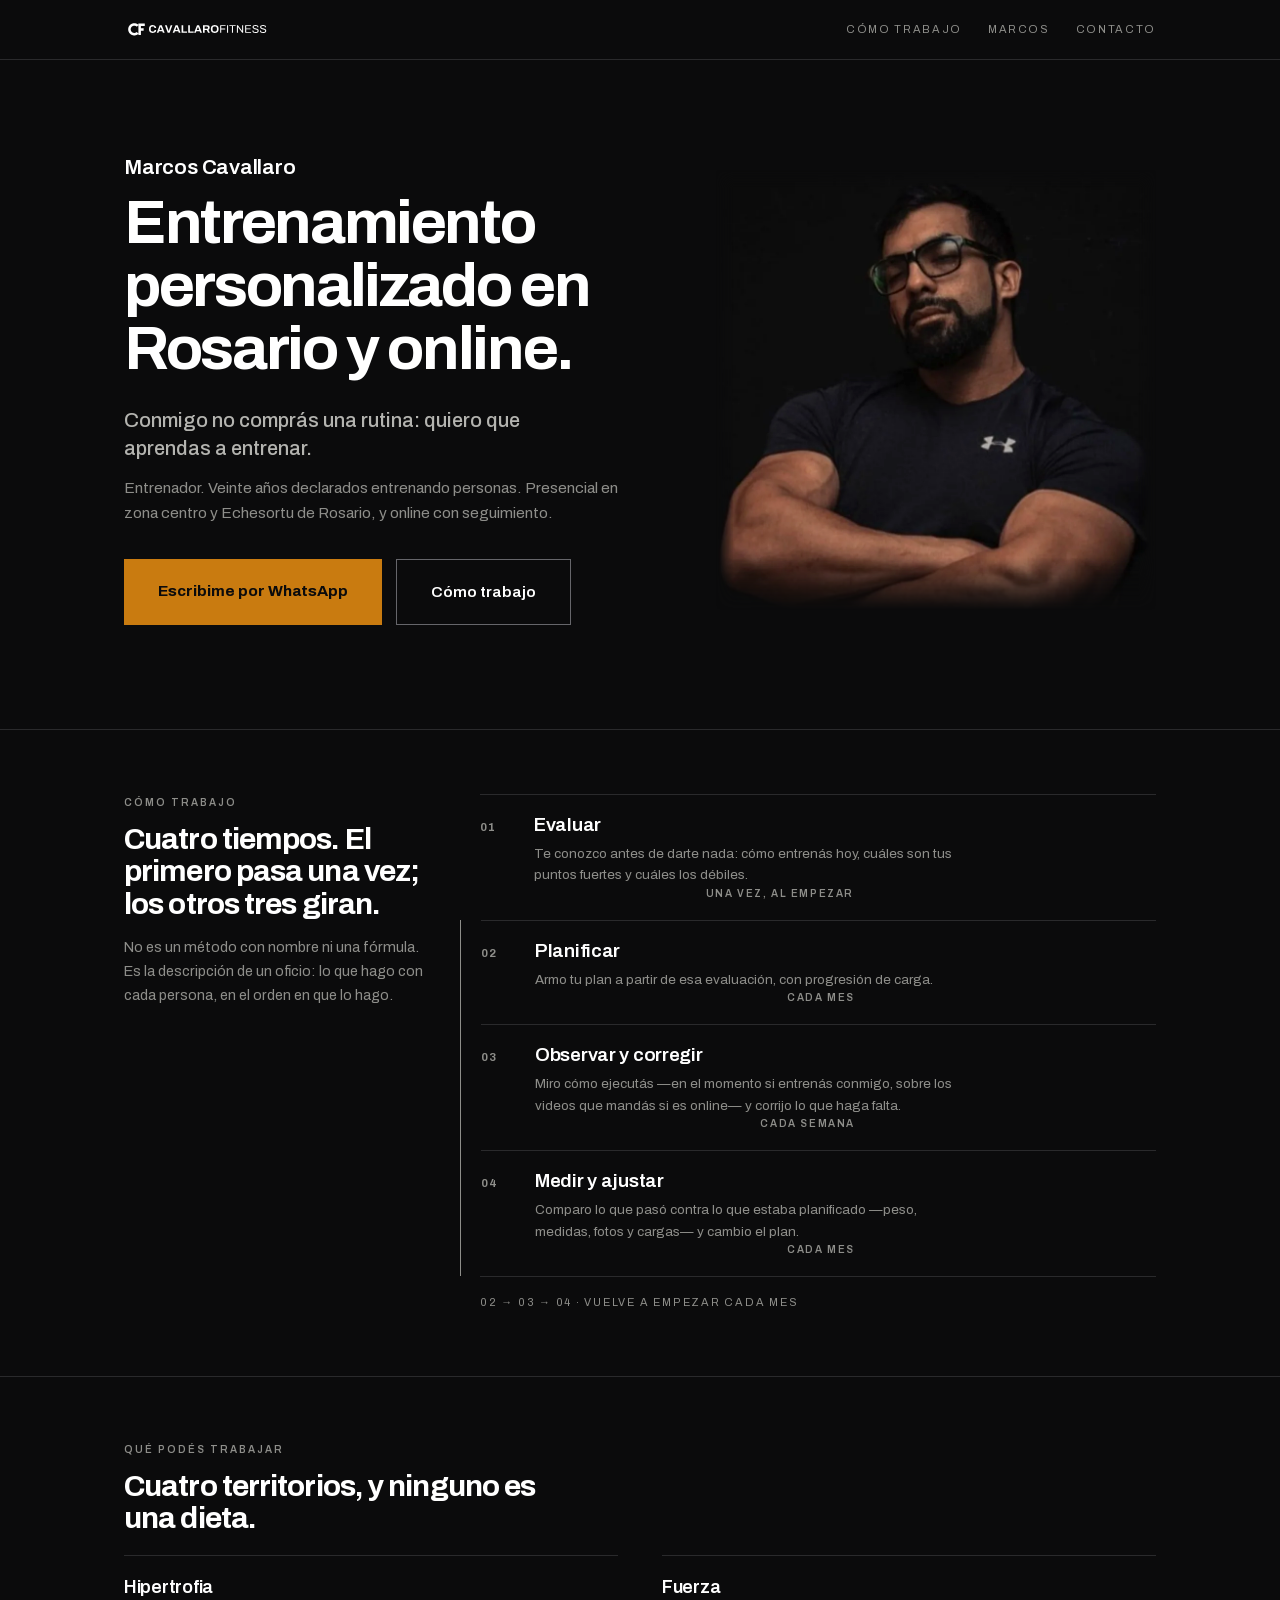
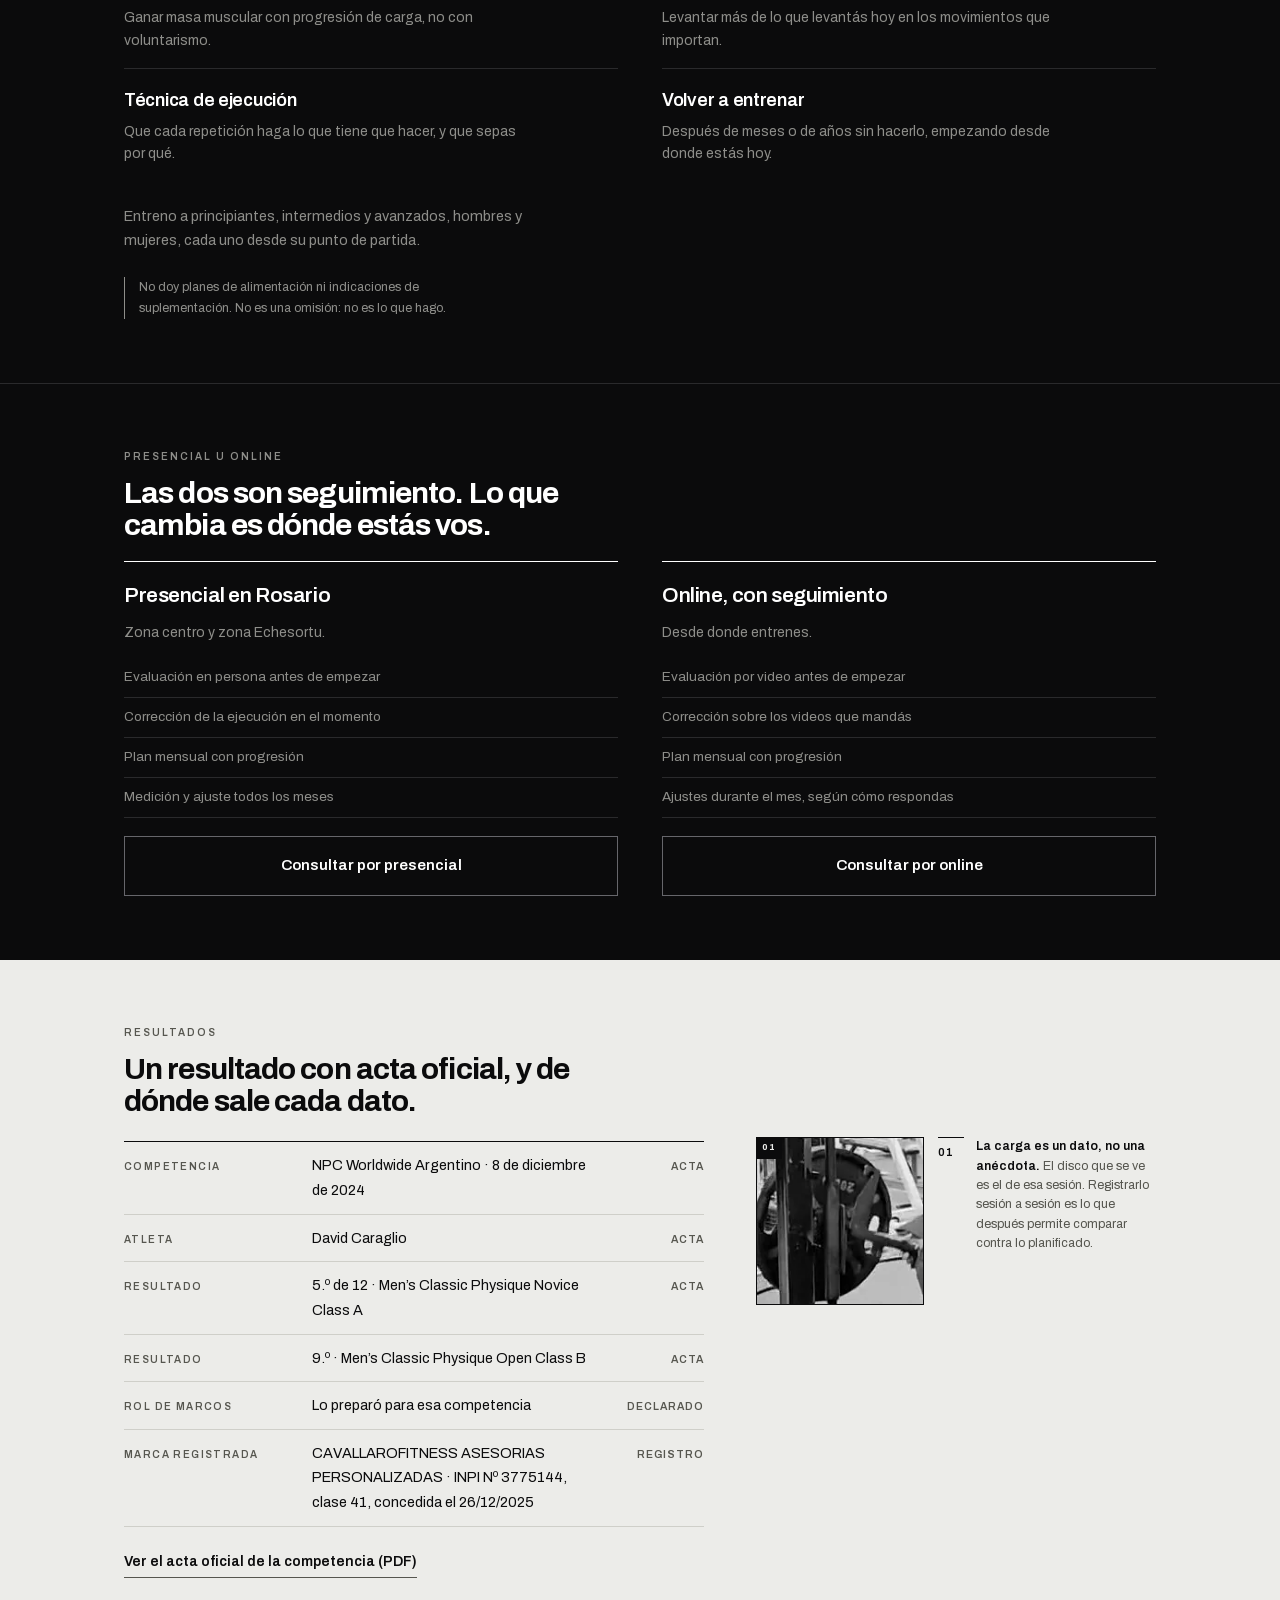
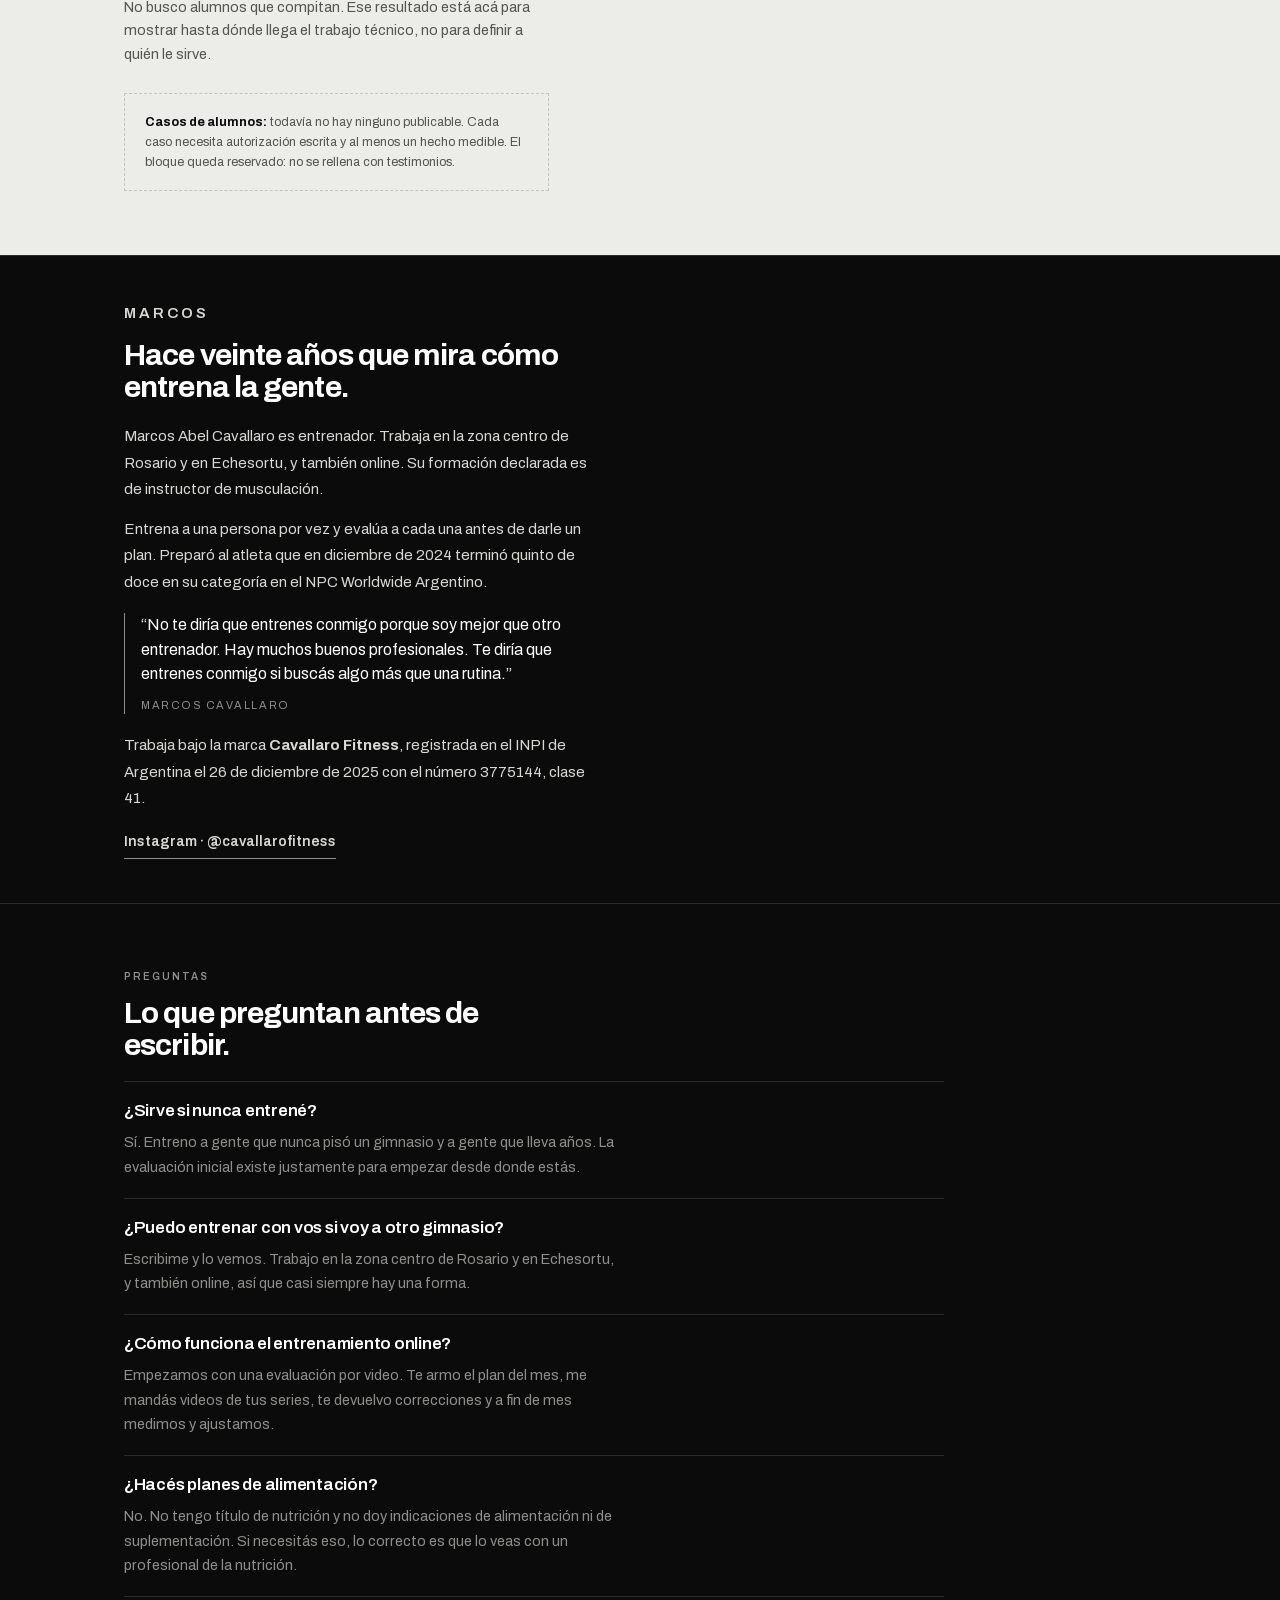
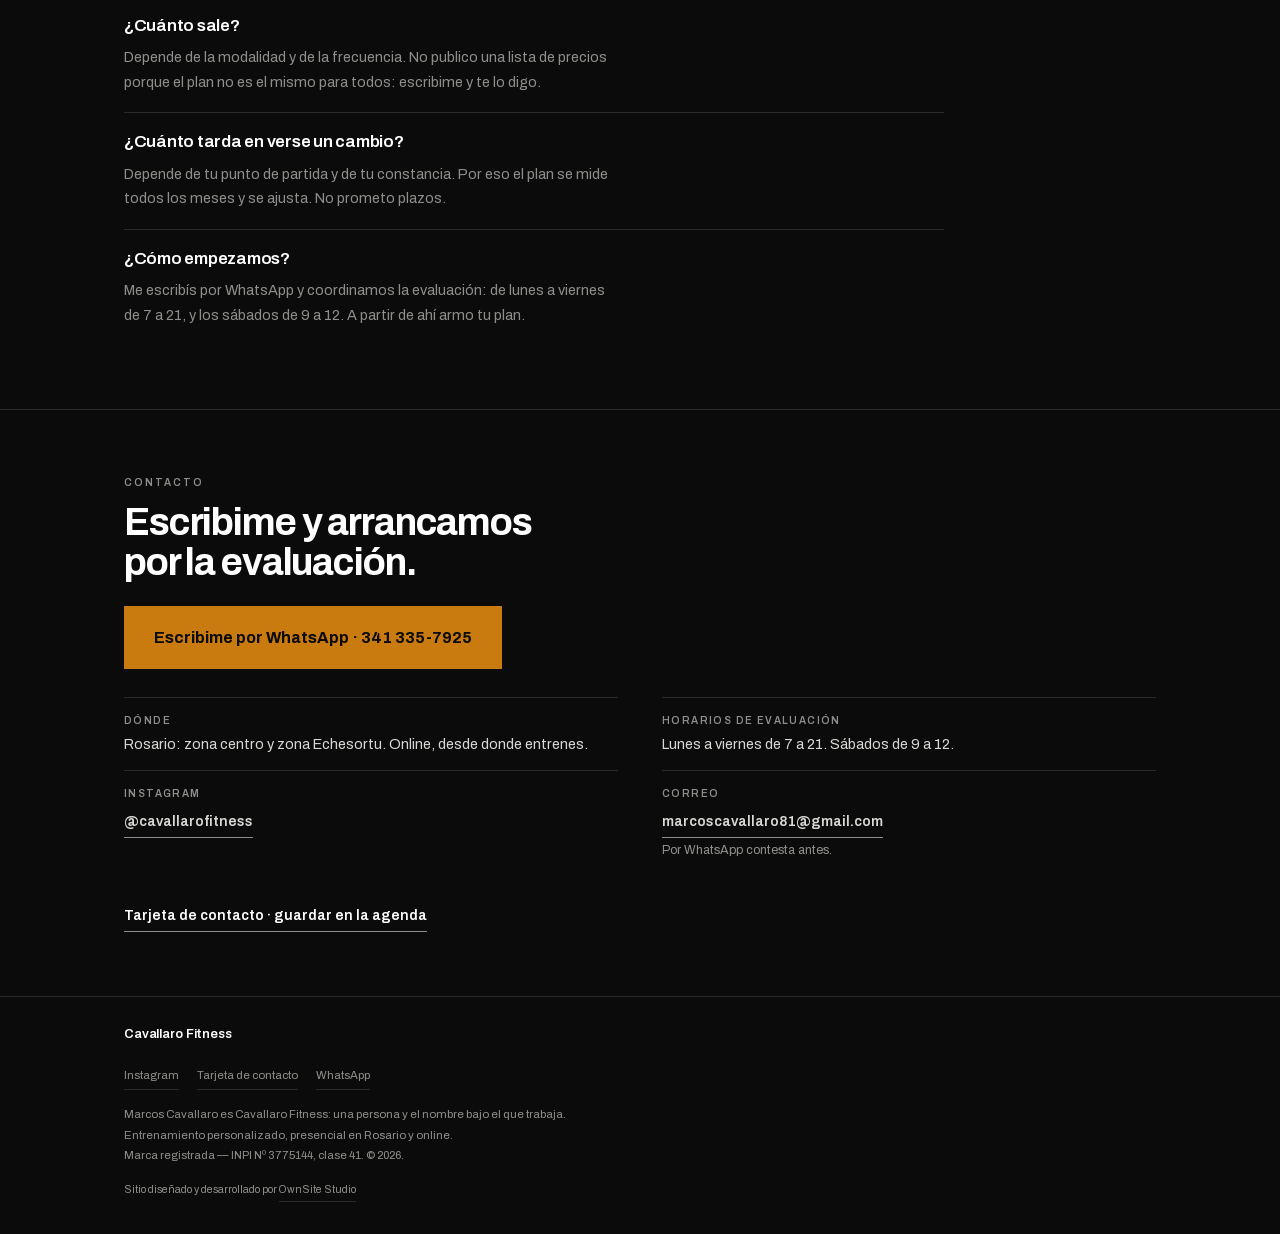
==== index.html @ 2ca3ca8d "Dominio propio marcoscavallaro.com y apertura a indexacion Dominio registrado el 02/09/2026 en datta" ====
<!doctype html>
<html lang="es-AR">
<head>
<meta charset="utf-8">
<meta name="viewport" content="width=device-width, initial-scale=1, viewport-fit=cover">


<title>Marcos Cavallaro — Entrenador en Rosario y online</title>
<meta name="description" content="Marcos Cavallaro, entrenador. Entrenamiento personalizado con evaluación, plan mensual, corrección de la ejecución y ajuste: presencial en Rosario (centro y Echesortu) y online.">
<link rel="canonical" href="https://marcoscavallaro.com/">

<meta property="og:type" content="website">
<meta property="og:locale" content="es_AR">
<meta property="og:site_name" content="Cavallaro Fitness">
<meta property="og:title" content="Marcos Cavallaro — Entrenador en Rosario y online">
<meta property="og:description" content="Conmigo no comprás una rutina. Entrenamiento personalizado con seguimiento: presencial en Rosario y online.">
<meta property="og:url" content="https://marcoscavallaro.com/">
<meta property="og:image" content="https://marcoscavallaro.com/assets/img/og.jpg">
<meta property="og:image:width" content="1200">
<meta property="og:image:height" content="630">
<meta property="og:image:alt" content="Marcos Cavallaro, entrenador. Cavallaro Fitness — Rosario y online.">
<meta name="twitter:card" content="summary_large_image">
<meta name="twitter:title" content="Marcos Cavallaro — Entrenador en Rosario y online">
<meta name="twitter:description" content="Conmigo no comprás una rutina. Entrenamiento personalizado con seguimiento: presencial en Rosario y online.">
<meta name="twitter:image" content="https://marcoscavallaro.com/assets/img/og.jpg">

<meta name="theme-color" content="#0B0B0C">
<link rel="icon" href="assets/img/favicon.svg" type="image/svg+xml">
<link rel="apple-touch-icon" href="assets/img/apple-touch-icon.png">

<link rel="preload" href="assets/fonts/archivo-var.woff2" as="font" type="font/woff2" crossorigin>
<link rel="stylesheet" href="assets/css/site.css">
</head>

<body>
<a class="saltar" href="#contenido">Ir al contenido</a>

<header class="barra">
  <div class="w">
    <a class="marca" href="./" aria-label="Cavallaro Fitness — inicio">
      <img src="assets/img/cf-firma-neg.svg" width="773" height="105" alt="Cavallaro Fitness">
    </a>
    <nav aria-label="Secciones">
      <a href="#como-trabajo">Cómo trabajo</a>
      <a href="#marcos">Marcos</a>
      <a href="#contacto">Contacto</a>
    </nav>
  </div>
</header>

<main id="contenido">

<!-- ═══ 1 · HERO ═══════════════════════════════════════════════════════ -->
<section class="hero" aria-labelledby="h1">
  <div class="w">
    <div class="mensaje">
      <h1 id="h1">Marcos Cavallaro
        <span class="serv">Entrenamiento personalizado en Rosario y online.</span>
      </h1>
      <p class="dif">Conmigo no comprás una rutina: quiero que aprendas a entrenar.</p>
      <p class="info">Entrenador. Veinte años declarados entrenando personas. Presencial en
        zona centro y Echesortu de Rosario, y online con seguimiento.</p>
      <div class="botones">
        <a class="cta" href="https://wa.me/5493413357925?text=Hola%20Marcos%2C%20vi%20tu%20sitio%20y%20quer%C3%ADa%20consultarte%20por%20entrenamiento."
           target="_blank" rel="noopener" data-cta="hero">Escribime por WhatsApp</a>
        <a class="cta linea" href="#como-trabajo">Cómo trabajo</a>
      </div>
    </div>
    <div class="retrato">
      <img class="integra" src="assets/img/retrato-m02.webp" width="900" height="900" fetchpriority="high"
           alt="Marcos Cavallaro, entrenador, retrato de estudio sobre fondo negro, con los brazos cruzados.">
    </div>
  </div>
</section>

<!-- ═══ 2 · CÓMO TRABAJO ═══════════════════════════════════════════════ -->
<section class="sec" id="como-trabajo" aria-labelledby="h2-metodo">
  <div class="w met">
    <div>
      <p class="eti">Cómo trabajo</p>
      <h2 class="st" id="h2-metodo">Cuatro tiempos. El primero pasa una vez; los otros tres giran.</h2>
      <p class="intro">No es un método con nombre ni una fórmula. Es la descripción de un oficio:
        lo que hago con cada persona, en el orden en que lo hago.</p>
    </div>
    <div>
      <div class="tiempo">
        <span class="n tnum">01</span>
        <div>
          <h3>Evaluar</h3>
          <p>Te conozco antes de darte nada: cómo entrenás hoy, cuáles son tus puntos fuertes y
            cuáles los débiles.</p>
          <p class="fr">Una vez, al empezar</p>
        </div>
      </div>
      <div class="ciclo">
        <div class="tiempo">
          <span class="n tnum">02</span>
          <div>
            <h3>Planificar</h3>
            <p>Armo tu plan a partir de esa evaluación, con progresión de carga.</p>
            <p class="fr">Cada mes</p>
          </div>
        </div>
        <div class="tiempo">
          <span class="n tnum">03</span>
          <div>
            <h3>Observar y corregir</h3>
            <p>Miro cómo ejecutás —en el momento si entrenás conmigo, sobre los videos que mandás
              si es online— y corrijo lo que haga falta.</p>
            <p class="fr">Cada semana</p>
          </div>
        </div>
        <div class="tiempo">
          <span class="n tnum">04</span>
          <div>
            <h3>Medir y ajustar</h3>
            <p>Comparo lo que pasó contra lo que estaba planificado —peso, medidas, fotos y cargas—
              y cambio el plan.</p>
            <p class="fr">Cada mes</p>
          </div>
        </div>
      </div>
      <p class="giran">02 → 03 → 04 · vuelve a empezar cada mes</p>
    </div>
  </div>
</section>

<!-- ═══ 3 · QUÉ PODÉS TRABAJAR ═════════════════════════════════════════ -->
<section class="sec" id="que-podes-trabajar" aria-labelledby="h2-trabajar">
  <div class="w">
    <p class="eti">Qué podés trabajar</p>
    <h2 class="st" id="h2-trabajar">Cuatro territorios, y ninguno es una dieta.</h2>
    <div class="lista">
      <div class="item">
        <h3>Hipertrofia</h3>
        <p>Ganar masa muscular con progresión de carga, no con voluntarismo.</p>
      </div>
      <div class="item">
        <h3>Fuerza</h3>
        <p>Levantar más de lo que levantás hoy en los movimientos que importan.</p>
      </div>
      <div class="item">
        <h3>Técnica de ejecución</h3>
        <p>Que cada repetición haga lo que tiene que hacer, y que sepas por qué.</p>
      </div>
      <div class="item">
        <h3>Volver a entrenar</h3>
        <p>Después de meses o de años sin hacerlo, empezando desde donde estás hoy.</p>
      </div>
    </div>
    <p class="intro sep">Entreno a principiantes, intermedios y avanzados,
      hombres y mujeres, cada uno desde su punto de partida.</p>
    <p class="marg">No doy planes de alimentación ni indicaciones de suplementación. No es una
      omisión: no es lo que hago.</p>
  </div>
</section>

<!-- ═══ 4 · PRESENCIAL U ONLINE ════════════════════════════════════════ -->
<section class="sec" id="presencial-u-online" aria-labelledby="h2-modalidades">
  <div class="w">
    <p class="eti">Presencial u online</p>
    <h2 class="st" id="h2-modalidades">Las dos son seguimiento. Lo que cambia es dónde estás vos.</h2>
    <div class="dos">
      <div class="col">
        <h3>Presencial en Rosario</h3>
        <p class="donde">Zona centro y zona Echesortu.</p>
        <ul>
          <li>Evaluación en persona antes de empezar</li>
          <li>Corrección de la ejecución en el momento</li>
          <li>Plan mensual con progresión</li>
          <li>Medición y ajuste todos los meses</li>
        </ul>
        <a class="cta linea" href="https://wa.me/5493413357925?text=Hola%20Marcos%2C%20vi%20tu%20sitio%20y%20quer%C3%ADa%20consultarte%20por%20entrenamiento%20presencial%20en%20Rosario."
           target="_blank" rel="noopener" data-cta="presencial">Consultar por presencial</a>
      </div>
      <div class="col">
        <h3>Online, con seguimiento</h3>
        <p class="donde">Desde donde entrenes.</p>
        <ul>
          <li>Evaluación por video antes de empezar</li>
          <li>Corrección sobre los videos que mandás</li>
          <li>Plan mensual con progresión</li>
          <li>Ajustes durante el mes, según cómo respondas</li>
        </ul>
        <a class="cta linea" href="https://wa.me/5493413357925?text=Hola%20Marcos%2C%20vi%20tu%20sitio%20y%20quer%C3%ADa%20consultarte%20por%20el%20entrenamiento%20online."
           target="_blank" rel="noopener" data-cta="online">Consultar por online</a>
      </div>
    </div>
  </div>
</section>

<!-- ═══ 5 · RESULTADOS · territorio papel · evidencia verificable ══════ -->
<section class="sec papel" id="resultados" aria-labelledby="h2-resultados">
  <div class="w">
    <p class="eti">Resultados</p>
    <h2 class="st" id="h2-resultados">Un resultado con acta oficial, y de dónde sale cada dato.</h2>
    <div class="evid">
      <div>
        <dl class="ficha">
          <div class="fila"><dt class="k">Competencia</dt>
            <dd>NPC Worldwide Argentino · 8 de diciembre de 2024</dd>
            <dd class="p">Acta</dd></div>
          <div class="fila"><dt class="k">Atleta</dt>
            <dd>David Caraglio</dd>
            <dd class="p">Acta</dd></div>
          <div class="fila"><dt class="k">Resultado</dt>
            <dd>5.º de 12 · Men’s Classic Physique Novice Class A</dd>
            <dd class="p">Acta</dd></div>
          <div class="fila"><dt class="k">Resultado</dt>
            <dd>9.º · Men’s Classic Physique Open Class B</dd>
            <dd class="p">Acta</dd></div>
          <div class="fila"><dt class="k">Rol de Marcos</dt>
            <dd>Lo preparó para esa competencia</dd>
            <dd class="p">Declarado</dd></div>
          <div class="fila"><dt class="k">Marca registrada</dt>
            <dd>CAVALLAROFITNESS ASESORIAS PERSONALIZADAS · INPI Nº&nbsp;3775144, clase 41,
              concedida el 26/12/2025</dd>
            <dd class="p">Registro</dd></div>
        </dl>
        <p class="sep-s">
          <a class="enl" href="https://www.npcsudamerica.com/wp-content/uploads/2025/03/2024-NPC-Worldwide-Argentino-Final-Placings-with-Overalls.pdf"
             target="_blank" rel="noopener">Ver el acta oficial de la competencia (PDF)</a>
        </p>
        <p class="intro sep-s">No busco alumnos que compitan. Ese resultado está
          acá para mostrar hasta dónde llega el trabajo técnico, no para definir a quién le sirve.</p>
      </div>
      <figure class="gram evid-gram">
        <div class="recorte">
          <img src="assets/img/recorte-disco.webp" width="180" height="180" loading="lazy"
               alt="Detalle recortado de la misma sesión: el disco de 20 kilos cargado en la barra.">
          <span class="n" aria-hidden="true">01</span>
        </div>
        <figcaption class="nota">
          <span class="n" aria-hidden="true">01</span>
          <p><b>La carga es un dato, no una anécdota.</b> El disco que se ve es el de esa sesión.
            Registrarlo sesión a sesión es lo que después permite comparar contra lo planificado.</p>
        </figcaption>
      </figure>
    </div>
    <p class="reserv"><b>Casos de alumnos:</b> todavía no hay ninguno publicable. Cada caso necesita
      autorización escrita y al menos un hecho medible. El bloque queda reservado: no se rellena
      con testimonios.</p>
  </div>
</section>

<!-- ═══ 6 · MARCOS ═════════════════════════════════════════════════════ -->
<section class="marcos" id="marcos" aria-labelledby="h2-marcos">
  <div class="w largo">
    <p class="eti">Marcos</p>
    <h2 class="st" id="h2-marcos">Hace veinte años que mira cómo entrena la gente.</h2>
    <p>Marcos Abel Cavallaro es entrenador. Trabaja en la zona centro de Rosario y en Echesortu,
      y también online. Su formación declarada es de instructor de musculación.</p>
    <p>Entrena a una persona por vez y evalúa a cada una antes de darle un plan. Preparó al
      atleta que en diciembre de 2024 terminó quinto de doce en su categoría en el NPC
      Worldwide Argentino.</p>
    <blockquote>“No te diría que entrenes conmigo porque soy mejor que otro entrenador. Hay
      muchos buenos profesionales. Te diría que entrenes conmigo si buscás algo más que una
      rutina.”<cite>Marcos Cavallaro</cite></blockquote>
    <p>Trabaja bajo la marca <b>Cavallaro Fitness</b>, registrada en el INPI de Argentina el
      26 de diciembre de 2025 con el número 3775144, clase 41.</p>
    <p class="sep-s">
      <a class="enl" href="https://www.instagram.com/cavallarofitness/" target="_blank"
         rel="me noopener" data-cta="instagram-marcos">Instagram · @cavallarofitness</a>
    </p>
  </div>
</section>

<!-- ═══ 7 · PREGUNTAS ══════════════════════════════════════════════════ -->
<section class="sec" id="preguntas" aria-labelledby="h2-preguntas">
  <div class="w">
    <p class="eti">Preguntas</p>
    <h2 class="st" id="h2-preguntas">Lo que preguntan antes de escribir.</h2>
    <div class="faq">
      <div class="par">
        <h3>¿Sirve si nunca entrené?</h3>
        <p>Sí. Entreno a gente que nunca pisó un gimnasio y a gente que lleva años. La evaluación
          inicial existe justamente para empezar desde donde estás.</p>
      </div>
      <div class="par">
        <h3>¿Puedo entrenar con vos si voy a otro gimnasio?</h3>
        <p>Escribime y lo vemos. Trabajo en la zona centro de Rosario y en Echesortu, y también
          online, así que casi siempre hay una forma.</p>
      </div>
      <div class="par">
        <h3>¿Cómo funciona el entrenamiento online?</h3>
        <p>Empezamos con una evaluación por video. Te armo el plan del mes, me mandás videos de tus
          series, te devuelvo correcciones y a fin de mes medimos y ajustamos.</p>
      </div>
      <div class="par">
        <h3>¿Hacés planes de alimentación?</h3>
        <p>No. No tengo título de nutrición y no doy indicaciones de alimentación ni de
          suplementación. Si necesitás eso, lo correcto es que lo veas con un profesional de la
          nutrición.</p>
      </div>
      <div class="par">
        <h3>¿Cuánto sale?</h3>
        <p>Depende de la modalidad y de la frecuencia. No publico una lista de precios porque el
          plan no es el mismo para todos: escribime y te lo digo.</p>
      </div>
      <div class="par">
        <h3>¿Cuánto tarda en verse un cambio?</h3>
        <p>Depende de tu punto de partida y de tu constancia. Por eso el plan se mide todos los
          meses y se ajusta. No prometo plazos.</p>
      </div>
      <div class="par">
        <h3>¿Cómo empezamos?</h3>
        <p>Me escribís por WhatsApp y coordinamos la evaluación: de lunes a viernes de 7 a 21, y
          los sábados de 9 a 12. A partir de ahí armo tu plan.</p>
      </div>
    </div>
  </div>
</section>

<!-- ═══ 8 · CONTACTO · el ámbar cierra donde abrió ═════════════════════ -->
<section class="sec contacto" id="contacto" aria-labelledby="h2-contacto">
  <div class="w">
    <p class="eti">Contacto</p>
    <h2 id="h2-contacto">Escribime y arrancamos por la evaluación.</h2>
    <a class="cta" href="https://wa.me/5493413357925?text=Hola%20Marcos%2C%20vi%20tu%20sitio%20y%20quer%C3%ADa%20consultarte%20por%20entrenamiento."
       target="_blank" rel="noopener" data-cta="contacto">Escribime por WhatsApp · 341 335-7925</a>
    <dl class="datos">
      <div class="dato"><dt>Dónde</dt>
        <dd>Rosario: zona centro y zona Echesortu. Online, desde donde entrenes.</dd></div>
      <div class="dato"><dt>Horarios de evaluación</dt>
        <dd>Lunes a viernes de 7 a 21. Sábados de 9 a 12.</dd></div>
      <div class="dato"><dt>Instagram</dt>
        <dd><a class="enl" href="https://www.instagram.com/cavallarofitness/" target="_blank"
               rel="me noopener" data-cta="instagram">@cavallarofitness</a></dd></div>
      <div class="dato"><dt>Correo</dt>
        <dd><a class="enl" href="mailto:marcoscavallaro81@gmail.com" data-cta="email">marcoscavallaro81@gmail.com</a><br>
          <span class="menor">Por WhatsApp contesta antes.</span></dd></div>
    </dl>
    <p class="sep">
      <a class="enl" href="tarjeta/" data-cta="tarjeta">Tarjeta de contacto · guardar en la agenda</a>
    </p>
  </div>
</section>

</main>

<footer class="pie">
  <div class="w">
    <p class="marca-pie">Cavallaro Fitness</p>
    <nav aria-label="Enlaces del pie">
      <a href="https://www.instagram.com/cavallarofitness/" target="_blank" rel="me noopener">Instagram</a>
      <a href="tarjeta/">Tarjeta de contacto</a>
      <a href="https://wa.me/5493413357925?text=Hola%20Marcos%2C%20vi%20tu%20sitio%20y%20quer%C3%ADa%20consultarte%20por%20entrenamiento."
         target="_blank" rel="noopener" data-cta="pie">WhatsApp</a>
    </nav>
    <p>Marcos Cavallaro es Cavallaro Fitness: una persona y el nombre bajo el que trabaja.<br>
      Entrenamiento personalizado, presencial en Rosario y online.<br>
      Marca registrada — INPI Nº 3775144, clase 41. © 2026.</p>
    <p class="credito">Sitio diseñado y desarrollado por
      <a href="https://ownsitestudio.com/" target="_blank" rel="noopener">OwnSite Studio</a></p>
  </div>
</footer>

<script type="application/ld+json">
{
  "@context": "https://schema.org",
  "@graph": [
    {
      "@type": "WebSite",
      "@id": "https://marcoscavallaro.com/#website",
      "name": "Cavallaro Fitness",
      "url": "https://marcoscavallaro.com/",
      "inLanguage": "es-AR",
      "publisher": {
        "@id": "https://marcoscavallaro.com/#marcos"
      },
      "creator": {
        "@id": "https://marcoscavallaro.com/#ownsite"
      }
    },
    {
      "@type": "Organization",
      "@id": "https://marcoscavallaro.com/#ownsite",
      "name": "OwnSite Studio",
      "url": "https://ownsitestudio.com/"
    },
    {
      "@type": "WebPage",
      "@id": "https://marcoscavallaro.com/#webpage",
      "url": "https://marcoscavallaro.com/",
      "name": "Marcos Cavallaro — Entrenador en Rosario y online",
      "description": "Marcos Cavallaro, entrenador. Entrenamiento personalizado con evaluación, plan mensual, corrección de la ejecución y ajuste: presencial en Rosario (centro y Echesortu) y online.",
      "isPartOf": {
        "@id": "https://marcoscavallaro.com/#website"
      },
      "about": {
        "@id": "https://marcoscavallaro.com/#marcos"
      },
      "mainEntity": {
        "@id": "https://marcoscavallaro.com/#marcos"
      },
      "primaryImageOfPage": {
        "@id": "https://marcoscavallaro.com/#retrato"
      },
      "hasPart": {
        "@id": "https://marcoscavallaro.com/#preguntas"
      },
      "citation": {
        "@type": "CreativeWork",
        "name": "2024 NPC Worldwide Argentino — Final Placings with Overalls",
        "url": "https://www.npcsudamerica.com/wp-content/uploads/2025/03/2024-NPC-Worldwide-Argentino-Final-Placings-with-Overalls.pdf"
      },
      "creator": {
        "@id": "https://marcoscavallaro.com/#ownsite"
      },
      "creditText": "Sitio diseñado y desarrollado por OwnSite Studio",
      "inLanguage": "es-AR"
    },
    {
      "@type": "ImageObject",
      "@id": "https://marcoscavallaro.com/#retrato",
      "contentUrl": "https://marcoscavallaro.com/assets/img/retrato-m02.jpg",
      "width": 900,
      "height": 900,
      "caption": "Marcos Cavallaro, entrenador. Retrato de estudio."
    },
    {
      "@type": "Brand",
      "@id": "https://marcoscavallaro.com/#marca",
      "name": "Cavallaro Fitness",
      "alternateName": "CAVALLAROFITNESS ASESORIAS PERSONALIZADAS",
      "identifier": {
        "@type": "PropertyValue",
        "propertyID": "INPI-AR",
        "value": "3775144",
        "description": "Denominación registrada «CAVALLAROFITNESS ASESORIAS PERSONALIZADAS» en el Instituto Nacional de la Propiedad Industrial (Argentina), clase 41, concedida el 26/12/2025. «Cavallaro Fitness» es la forma corta de uso."
      }
    },
    {
      "@type": "Person",
      "@id": "https://marcoscavallaro.com/#marcos",
      "name": "Marcos Cavallaro",
      "alternateName": "Marcos Abel Cavallaro",
      "givenName": "Marcos",
      "familyName": "Cavallaro",
      "jobTitle": "Entrenador",
      "description": "Entrenador. Entrenamiento personalizado con evaluación inicial, planificación mensual, corrección de la ejecución y medición y ajuste. Presencial en Rosario y online.",
      "url": "https://marcoscavallaro.com/",
      "image": {
        "@id": "https://marcoscavallaro.com/#retrato"
      },
      "telephone": "+5493413357925",
      "email": "marcoscavallaro81@gmail.com",
      "brand": {
        "@id": "https://marcoscavallaro.com/#marca"
      },
      "sameAs": [
        "https://www.instagram.com/cavallarofitness/"
      ],
      "knowsAbout": [
        "Hipertrofia",
        "Entrenamiento de fuerza",
        "Técnica de ejecución",
        "Planificación del entrenamiento",
        "Progresión de cargas",
        "Desarrollo muscular"
      ],
      "areaServed": [
        {
          "@type": "City",
          "name": "Rosario"
        },
        {
          "@type": "Country",
          "name": "Argentina"
        }
      ],
      "makesOffer": [
        {
          "@id": "https://marcoscavallaro.com/#presencial"
        },
        {
          "@id": "https://marcoscavallaro.com/#online"
        }
      ],
      "contactPoint": {
        "@type": "ContactPoint",
        "contactType": "Consultas",
        "telephone": "+5493413357925",
        "url": "https://wa.me/5493413357925",
        "availableLanguage": {
          "@type": "Language",
          "name": "Español"
        }
      }
    },
    {
      "@type": "Service",
      "@id": "https://marcoscavallaro.com/#presencial",
      "name": "Entrenamiento personalizado presencial en Rosario",
      "serviceType": "Entrenamiento personalizado presencial",
      "provider": {
        "@id": "https://marcoscavallaro.com/#marcos"
      },
      "brand": {
        "@id": "https://marcoscavallaro.com/#marca"
      },
      "areaServed": {
        "@type": "City",
        "name": "Rosario"
      },
      "description": "Evaluación en persona antes de empezar, plan mensual con progresión, corrección de la ejecución en el momento, y medición y ajuste todos los meses. Zona centro y zona Echesortu."
    },
    {
      "@type": "Service",
      "@id": "https://marcoscavallaro.com/#online",
      "name": "Entrenamiento online con seguimiento",
      "serviceType": "Entrenamiento personalizado online",
      "provider": {
        "@id": "https://marcoscavallaro.com/#marcos"
      },
      "brand": {
        "@id": "https://marcoscavallaro.com/#marca"
      },
      "areaServed": {
        "@type": "Country",
        "name": "Argentina"
      },
      "availableChannel": {
        "@type": "ServiceChannel",
        "serviceUrl": "https://marcoscavallaro.com/#presencial-u-online",
        "availableLanguage": {
          "@type": "Language",
          "name": "Español"
        }
      },
      "description": "Evaluación por video antes de empezar, plan mensual con progresión, corrección sobre los videos que envía el alumno y ajustes durante el mes."
    },
    {
      "@type": "FAQPage",
      "@id": "https://marcoscavallaro.com/#preguntas",
      "isPartOf": {
        "@id": "https://marcoscavallaro.com/#webpage"
      },
      "inLanguage": "es-AR",
      "mainEntity": [
        {
          "@type": "Question",
          "name": "¿Sirve si nunca entrené?",
          "acceptedAnswer": {
            "@type": "Answer",
            "text": "Sí. Entreno a gente que nunca pisó un gimnasio y a gente que lleva años. La evaluación inicial existe justamente para empezar desde donde estás."
          }
        },
        {
          "@type": "Question",
          "name": "¿Puedo entrenar con vos si voy a otro gimnasio?",
          "acceptedAnswer": {
            "@type": "Answer",
            "text": "Escribime y lo vemos. Trabajo en la zona centro de Rosario y en Echesortu, y también online, así que casi siempre hay una forma."
          }
        },
        {
          "@type": "Question",
          "name": "¿Cómo funciona el entrenamiento online?",
          "acceptedAnswer": {
            "@type": "Answer",
            "text": "Empezamos con una evaluación por video. Te armo el plan del mes, me mandás videos de tus series, te devuelvo correcciones y a fin de mes medimos y ajustamos."
          }
        },
        {
          "@type": "Question",
          "name": "¿Hacés planes de alimentación?",
          "acceptedAnswer": {
            "@type": "Answer",
            "text": "No. No tengo título de nutrición y no doy indicaciones de alimentación ni de suplementación. Si necesitás eso, lo correcto es que lo veas con un profesional de la nutrición."
          }
        },
        {
          "@type": "Question",
          "name": "¿Cuánto sale?",
          "acceptedAnswer": {
            "@type": "Answer",
            "text": "Depende de la modalidad y de la frecuencia. No publico una lista de precios porque el plan no es el mismo para todos: escribime y te lo digo."
          }
        },
        {
          "@type": "Question",
          "name": "¿Cuánto tarda en verse un cambio?",
          "acceptedAnswer": {
            "@type": "Answer",
            "text": "Depende de tu punto de partida y de tu constancia. Por eso el plan se mide todos los meses y se ajusta. No prometo plazos."
          }
        },
        {
          "@type": "Question",
          "name": "¿Cómo empezamos?",
          "acceptedAnswer": {
            "@type": "Answer",
            "text": "Me escribís por WhatsApp y coordinamos la evaluación: de lunes a viernes de 7 a 21, y los sábados de 9 a 12. A partir de ahí armo tu plan."
          }
        }
      ]
    }
  ]
}
</script>

</body>
</html>
---- assets/css/site.css ----
/* ═══════════════════════════════════════════════════════════════════════════
   CAVALLARO FITNESS · hoja de producción
   Traducción de la hoja aprobada en 05-SISTEMA-VISUAL/D-sintesis/dir_d.py
   + F-integracion/dir_f.py + dosis-cromatica.
   Se compone a 390 y se amplía; no se reduce desde 1160.
   ═══════════════════════════════════════════════════════════════════════════ */

@font-face{
  font-family:Archivo;
  src:url('../fonts/archivo-var.woff2') format('woff2');
  font-weight:100 900;
  font-display:swap;
}

:root{
  --fondo:#0B0B0C;   --sup:#141416;    --papel:#ECECE9;
  --linea:#2A2A2C;   --linea-p:#CFCFC9;
  --txt:#FFFFFF;     --txt-p:#0B0B0C;
  --sec:#8E8E8A;     --sec-p:#56564F;  --nota:#C6C6C2;
  --ambar:#C97B10;                      /* valor provisional de trabajo */
  --w:1160px;        --pad:20px;
  --fam:Archivo,"Helvetica Neue",Helvetica,Arial,sans-serif;
}

/* ── reset acotado ── */
*,*::before,*::after{box-sizing:border-box}
html{-webkit-text-size-adjust:100%;scroll-behavior:smooth}
body{margin:0;background:var(--fondo);color:var(--txt);font-family:var(--fam);
  font-size:16px;line-height:1.7;-webkit-font-smoothing:antialiased;
  overflow-x:hidden}
img,svg{display:block;max-width:100%}
h1,h2,h3,h4,p,figure,figcaption,dl,dd,blockquote{margin:0}
ul,ol{margin:0;padding:0;list-style:none}
a{color:inherit;text-decoration:none}
:focus-visible{outline:2px solid var(--ambar);outline-offset:3px}
.papel :focus-visible{outline-color:var(--txt-p)}
.tnum{font-variant-numeric:tabular-nums}

.saltar{position:absolute;width:1px;height:1px;overflow:hidden;clip-path:inset(50%);
  white-space:nowrap;background:var(--ambar);color:var(--fondo);font-weight:700;z-index:99}
.saltar:focus{position:fixed;left:8px;top:8px;width:auto;height:auto;clip-path:none;
  padding:12px 18px}

/* ── rejilla ── */
.w{width:100%;max-width:var(--w);margin:0 auto;padding:0 var(--pad)}
.sec{padding:44px 0;border-top:1px solid var(--linea)}
.papel{background:var(--papel);color:var(--txt-p);border-top:0}
.papel .eti{color:var(--sec-p)}

.eti{font-size:10px;font-weight:600;letter-spacing:.2em;text-transform:uppercase;
  color:var(--sec);margin-bottom:12px}
h2.st{font-size:24px;font-weight:700;letter-spacing:-.03em;line-height:1.08;
  max-width:15em;margin-bottom:20px}
.intro{font-size:14.5px;color:var(--sec);line-height:1.65;max-width:30em}
.papel .intro{color:var(--sec-p)}

/* ═══ barra ═══ */
.barra{border-bottom:1px solid var(--linea)}
.barra .w{display:flex;align-items:center;justify-content:space-between;
  padding-top:14px;padding-bottom:14px}
.barra .marca{display:block;color:var(--txt)}
.barra .marca img{height:17px;width:auto}
.barra nav{display:none}

/* ═══ integración con el campo negro ═══════════════════════════════════
   Lleva el punto de negro del archivo (#161616 medido en M-02) al del sitio
   (#0B0B0C) y disuelve los cantos. La máscara no recorta: atenúa. Se aplica
   sólo a la fotografía que pertenece al espacio; la que cumple función
   documental conserva su límite. */
.integra{filter:contrast(1.104);
  -webkit-mask-image:linear-gradient(to bottom,transparent 0,#000 4%,#000 88%,transparent 100%),
                     linear-gradient(to right,transparent 0,#000 4%,#000 96%,transparent 100%);
          mask-image:linear-gradient(to bottom,transparent 0,#000 4%,#000 88%,transparent 100%),
                     linear-gradient(to right,transparent 0,#000 4%,#000 96%,transparent 100%);
  -webkit-mask-composite:source-in;
          mask-composite:intersect}

/* ═══ la gramática: nada se dibuja encima de la fotografía ═══ */
.foto{width:100%;height:100%;object-fit:cover;background:var(--fondo)}
.gram{display:flex;gap:14px;align-items:flex-start}
.recorte{position:relative;flex:0 0 auto;width:118px;height:118px;
  border:1px solid rgba(255,255,255,.85);background:var(--fondo)}
.papel .recorte{border-color:var(--txt-p)}
.recorte img{width:100%;height:100%;object-fit:cover}
.recorte .n{position:absolute;left:-1px;top:-1px;background:var(--ambar);color:var(--fondo);
  font-size:9px;font-weight:700;letter-spacing:.1em;padding:3px 6px}
.papel .recorte .n{background:var(--txt-p);color:var(--papel)}
.nota{display:grid;grid-template-columns:26px 1fr;gap:12px;align-items:start}
.nota .n{font-size:10px;font-weight:700;letter-spacing:.08em;color:var(--ambar);
  border-top:1px solid var(--ambar);padding-top:6px;font-variant-numeric:tabular-nums}
.papel .nota .n{color:var(--txt-p);border-color:var(--txt-p)}
.nota p{font-size:12.5px;line-height:1.55;color:var(--nota)}
.papel .nota p{color:var(--sec-p)}
.nota b{color:var(--txt);font-weight:600}
.papel .nota b{color:var(--txt-p)}

/* ═══ acciones ═══ */
.cta{display:block;text-align:center;background:var(--ambar);color:var(--fondo);
  font-size:15px;font-weight:700;padding:16px 24px;min-height:52px;
  transition:background .15s ease}
.cta:hover{background:#B36C0D}
.cta.linea{background:none;color:var(--txt);border:1px solid #66666B;font-weight:600}
.cta.linea:hover{background:rgba(255,255,255,.06);border-color:#8E8E8A}
.enl{display:inline-block;font-size:14px;font-weight:600;
  box-shadow:inset 0 -1px 0 0 var(--sec);padding:5px 0 4px}
.enl:hover{box-shadow:inset 0 -1px 0 0 var(--txt)}
.papel .enl{box-shadow:inset 0 -1px 0 0 var(--sec-p)}
.papel .enl:hover{box-shadow:inset 0 -1px 0 0 var(--txt-p)}

/* ═══ 1 · HERO ═══ */
.hero{padding:40px 0 0}
.hero h1{font-weight:600;font-size:19px;letter-spacing:-.01em;line-height:1.1}
.hero h1 .serv{display:block;font-weight:700;font-size:34px;letter-spacing:-.038em;
  line-height:1.02;margin-top:10px;max-width:14ch}
.hero .dif{font-size:18px;font-weight:500;line-height:1.4;color:#B4B4B0;margin-top:22px;max-width:24em}
.hero .info{font-size:14.5px;line-height:1.55;color:var(--sec);margin-top:14px;max-width:34em}
.hero .botones{display:flex;flex-direction:column;gap:10px;margin-top:28px}
.hero .botones .cta{width:100%}
.hero .retrato{margin-top:40px;line-height:0}
.hero .retrato img{display:block;width:100%;height:auto}

/* ═══ 2 · CÓMO TRABAJO ═══ */
.tiempo{display:grid;grid-template-columns:28px 1fr;gap:12px;padding:18px 0;
  border-top:1px solid var(--linea)}
.tiempo .n{font-size:11px;font-weight:700;letter-spacing:.08em;color:var(--sec);
  padding-top:5px;font-variant-numeric:tabular-nums}
.tiempo h3{font-size:19px;font-weight:600;letter-spacing:-.015em;line-height:1.2}
.tiempo p{font-size:13.5px;color:var(--sec);margin-top:6px;line-height:1.6;max-width:32em}
.tiempo .fr{font-size:10px;font-weight:600;letter-spacing:.16em;text-transform:uppercase;
  color:var(--sec);margin-top:8px}
.ciclo{border-left:1px solid var(--sec);padding-left:14px}
.giran{font-size:11px;letter-spacing:.16em;text-transform:uppercase;color:var(--sec);
  padding-top:16px;border-top:1px solid var(--linea);font-variant-numeric:tabular-nums}

/* ═══ 3 · QUÉ PODÉS TRABAJAR ═══ */
.lista{display:grid;grid-template-columns:1fr;gap:0 44px}
.item{padding:16px 0;border-top:1px solid var(--linea)}
.item h3{font-size:18px;font-weight:600;letter-spacing:-.015em}
.item p{font-size:13.5px;color:var(--sec);line-height:1.6;margin-top:5px;max-width:28em}
.marg{font-size:12.5px;color:var(--sec);line-height:1.65;border-left:1px solid var(--sec);
  padding-left:14px;max-width:26em;margin-top:24px}

/* ═══ 4 · PRESENCIAL U ONLINE ═══ */
.dos{display:grid;grid-template-columns:1fr;gap:32px}
.col{border-top:1.5px solid var(--txt);padding-top:16px}
.col h3{font-size:21px;font-weight:600;letter-spacing:-.02em}
.col .donde{font-size:14px;color:var(--sec);line-height:1.6;margin-top:8px}
.col ul{margin-top:14px}
.col li{font-size:13.5px;color:var(--sec);line-height:1.55;padding:9px 0;
  border-bottom:1px solid var(--linea)}
.col .cta{margin-top:18px}

/* ═══ 5 · RESULTADOS · territorio papel · evidencia ═══ */
.ficha{border-top:1.5px solid var(--txt-p);margin-top:4px}
.fila{display:grid;grid-template-columns:1fr auto;gap:2px 10px;padding:11px 0;
  border-bottom:1px solid var(--linea-p);font-size:14.5px;align-items:baseline}
.fila .k{grid-column:1/-1;font-size:10px;font-weight:600;letter-spacing:.14em;
  text-transform:uppercase;color:var(--sec-p);margin-bottom:1px}
.fila .p{font-size:10.5px;font-weight:600;letter-spacing:.1em;text-transform:uppercase;
  text-align:right;color:var(--sec-p);font-variant-numeric:tabular-nums;white-space:nowrap}
.evid-gram{margin-top:26px}
.reserv{border:1px dashed #C4C4BE;padding:18px 20px;color:var(--sec-p);font-size:12.5px;
  line-height:1.6;max-width:34em;margin-top:26px}
.reserv b{color:var(--txt-p)}

/* ═══ 6 · MARCOS ═══ */
.marcos{border-top:1px solid var(--linea);padding:44px 0}
.largo p{font-size:15px;line-height:1.75;max-width:32em;color:#D8D8D4}
.largo p+p{margin-top:14px}
blockquote{border-left:1px solid var(--sec);padding-left:16px;margin:18px 0;
  font-size:16px;line-height:1.55;color:var(--txt);max-width:28em}
blockquote cite{display:block;font-style:normal;font-size:11px;letter-spacing:.14em;
  text-transform:uppercase;color:var(--sec);margin-top:10px}

/* ═══ 7 · PREGUNTAS ═══ */
.faq{max-width:820px}
.par{padding:18px 0;border-top:1px solid var(--linea)}
.par h3{font-size:17px;font-weight:600;letter-spacing:-.015em;line-height:1.3}
.par p{font-size:14.5px;color:var(--sec);line-height:1.7;margin-top:8px;max-width:34em}

/* ═══ 8 · CONTACTO ═══ */
.contacto h2{font-size:30px;font-weight:700;letter-spacing:-.03em;line-height:1.06;
  max-width:11em;margin:8px 0 22px}
.datos{margin-top:28px;display:grid;grid-template-columns:1fr;gap:0}
.dato{padding:14px 0;border-top:1px solid var(--linea)}
.dato dt{font-size:10px;font-weight:600;letter-spacing:.14em;text-transform:uppercase;
  color:var(--sec);margin-bottom:4px}
.dato dd{font-size:14.5px;line-height:1.6;color:#D8D8D4}

.sep{margin-top:24px}
.sep-s{margin-top:18px}
.menor{color:var(--sec);font-size:12.5px}

/* ═══ pie ═══ */
.pie{border-top:1px solid var(--linea);padding:26px 0 32px;font-size:11.5px;
  color:var(--sec);line-height:1.75}
.pie .marca-pie{color:var(--txt);font-weight:600;letter-spacing:-.01em;font-size:13px}
.pie nav{display:flex;flex-wrap:wrap;gap:18px;margin:14px 0}
.pie nav a{box-shadow:inset 0 -1px 0 0 var(--linea);padding:6px 0 5px;display:inline-block}
.pie nav a:hover{box-shadow:inset 0 -1px 0 0 var(--sec)}
.pie .credito{margin-top:12px;font-size:10.5px}
.pie .credito a{box-shadow:inset 0 -1px 0 0 var(--linea);padding:4px 0 3px;display:inline-block}

/* ═══════════ pantallas de estrés · 359 px y menos ═══════════ */
@media (max-width:359px){
  :root{--pad:16px}
  .gram{gap:11px}
  .recorte{width:104px;height:104px}
  .nota{grid-template-columns:22px 1fr;gap:9px}
  .hero h1 .serv{font-size:30px}
  .hero .dif{font-size:17px}
  h2.st{font-size:22px}
}

/* ═══════════ 640 px ═══════════ */
@media (min-width:640px){
  :root{--pad:32px}
  .sec{padding:56px 0}
  h2.st{font-size:28px}
  .hero{padding-top:56px}
  .hero h1{font-size:21px}
  .hero h1 .serv{font-size:52px;margin-top:12px}
  .hero .dif{font-size:20px;margin-top:26px}
  .hero .info{font-size:15.5px}
  .hero .botones{flex-direction:row;flex-wrap:wrap;gap:14px;margin-top:34px}
  .hero .botones .cta{width:auto;padding:19px 34px;font-size:15.5px;min-height:60px}
  .hero .retrato{margin-top:52px;max-width:520px}
  .lista{grid-template-columns:repeat(2,1fr)}
  .dos{grid-template-columns:1fr 1fr;gap:44px}
  .tiempo{grid-template-columns:34px 1fr 108px;gap:20px;align-items:baseline}
  .tiempo .fr{text-align:right;margin-top:0}
  .fila{grid-template-columns:168px 1fr 92px;gap:20px}
  .fila .k{grid-column:auto;margin-bottom:0}
  .datos{grid-template-columns:repeat(2,1fr);gap:0 44px}
}

/* ═══════════ 1000 px ═══════════ */
@media (min-width:1000px){
  :root{--pad:64px}
  body{font-size:16px}
  .sec{padding:64px 0}
  h2.st{font-size:30px}
  .barra nav{display:flex;gap:26px;align-items:center;font-size:11px;letter-spacing:.15em;
    text-transform:uppercase;color:var(--sec)}
  .barra nav a{padding:6px 0}
  .barra nav a:hover{color:var(--txt)}
  .barra .marca img{height:20px}

  /* hero: un solo eje. El texto manda; la fotografía es un objeto que
     pertenece al mismo campo negro y no lleva nada escrito encima. */
  .hero{padding:96px 0 104px}
  .hero .w{display:grid;grid-template-columns:1fr 440px;gap:88px;align-items:center}
  .hero h1 .serv{font-size:62px;max-width:13ch}
  .hero .retrato{margin-top:0;max-width:none}

  .met{display:grid;grid-template-columns:300px 1fr;gap:56px}
  .met h2{margin-bottom:16px}
  .ciclo{margin-left:-20px;padding-left:20px}
  .item p{font-size:14px}
  .evid{display:grid;grid-template-columns:1fr 400px;gap:52px;align-items:start}
  .evid-gram{margin-top:0}
  .papel .recorte{width:168px;height:168px}
  .contacto h2{font-size:38px}
  .contacto .cta{display:inline-block;padding:18px 30px;font-size:16px}
}

/* ═══════════ movimiento ═══════════ */
@media (prefers-reduced-motion:reduce){
  html{scroll-behavior:auto}
  *,*::before,*::after{animation-duration:.001ms!important;animation-iteration-count:1!important;
    transition-duration:.001ms!important}
}
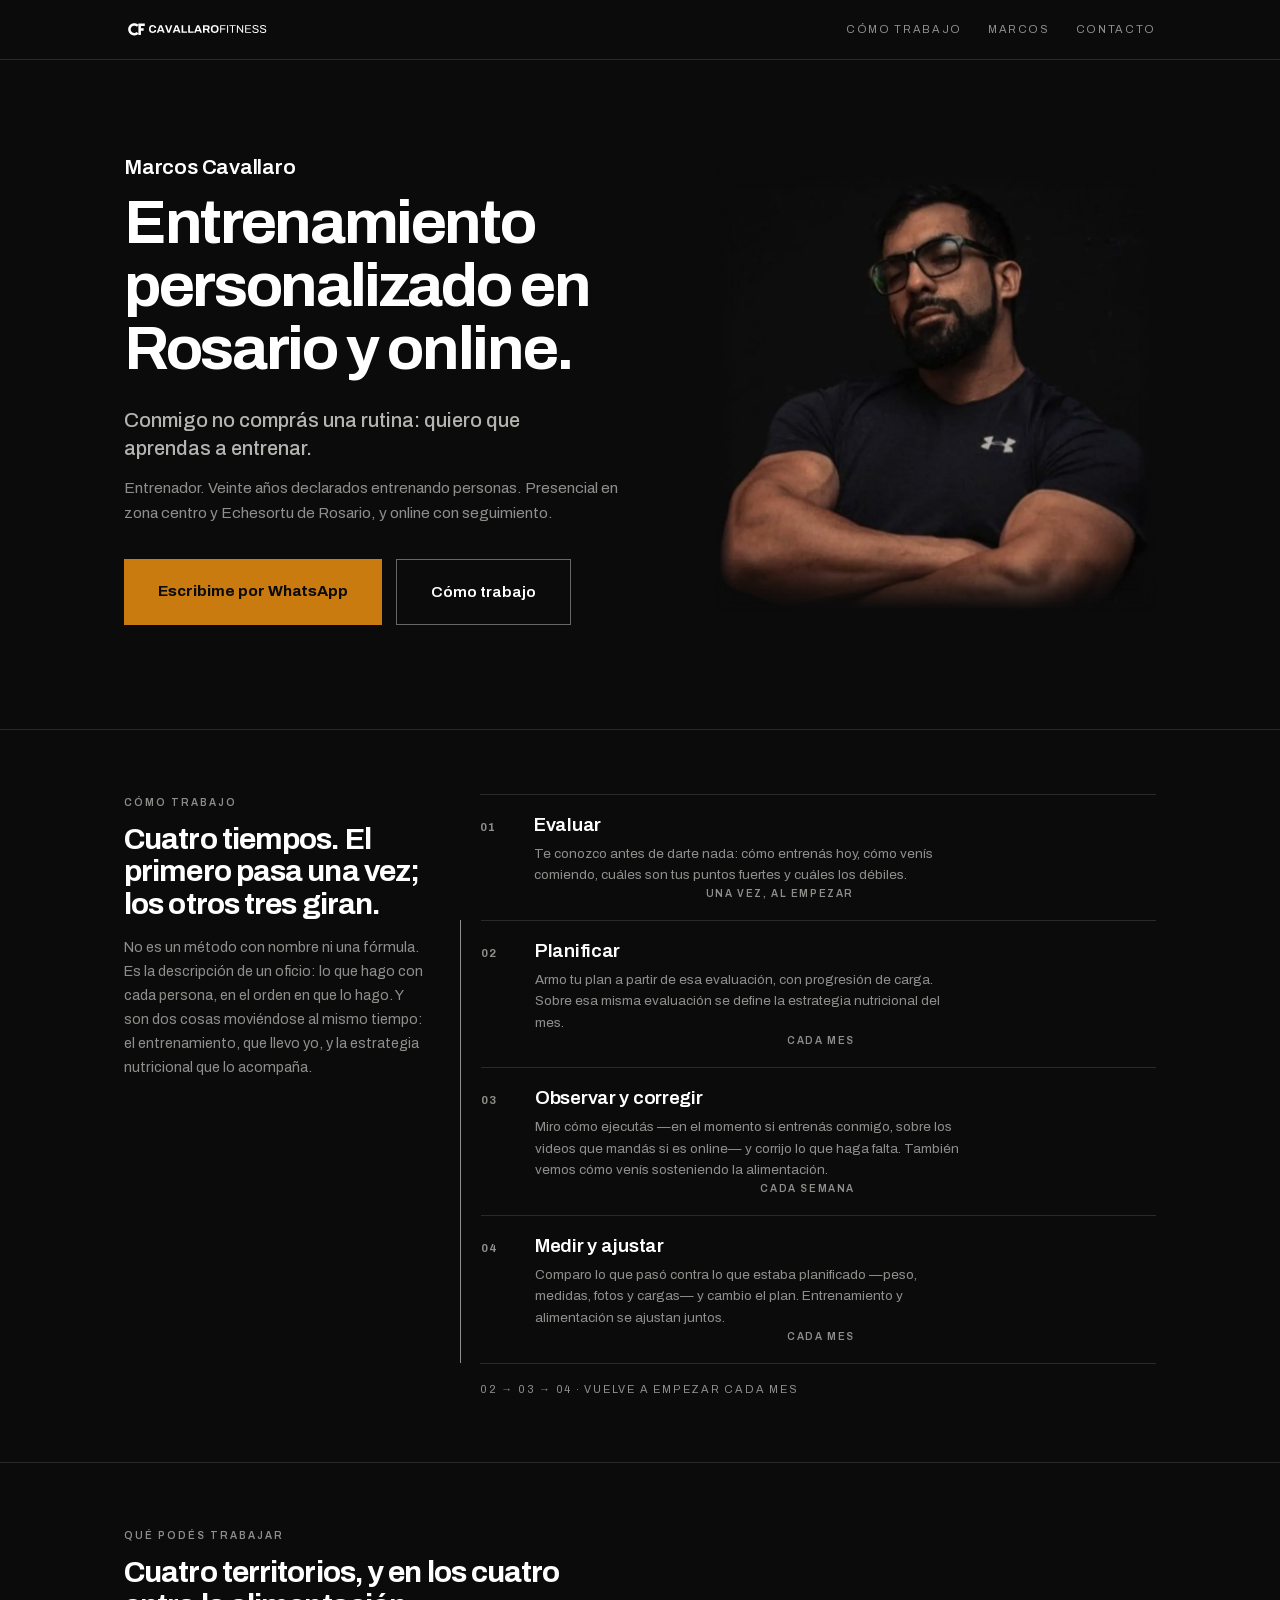
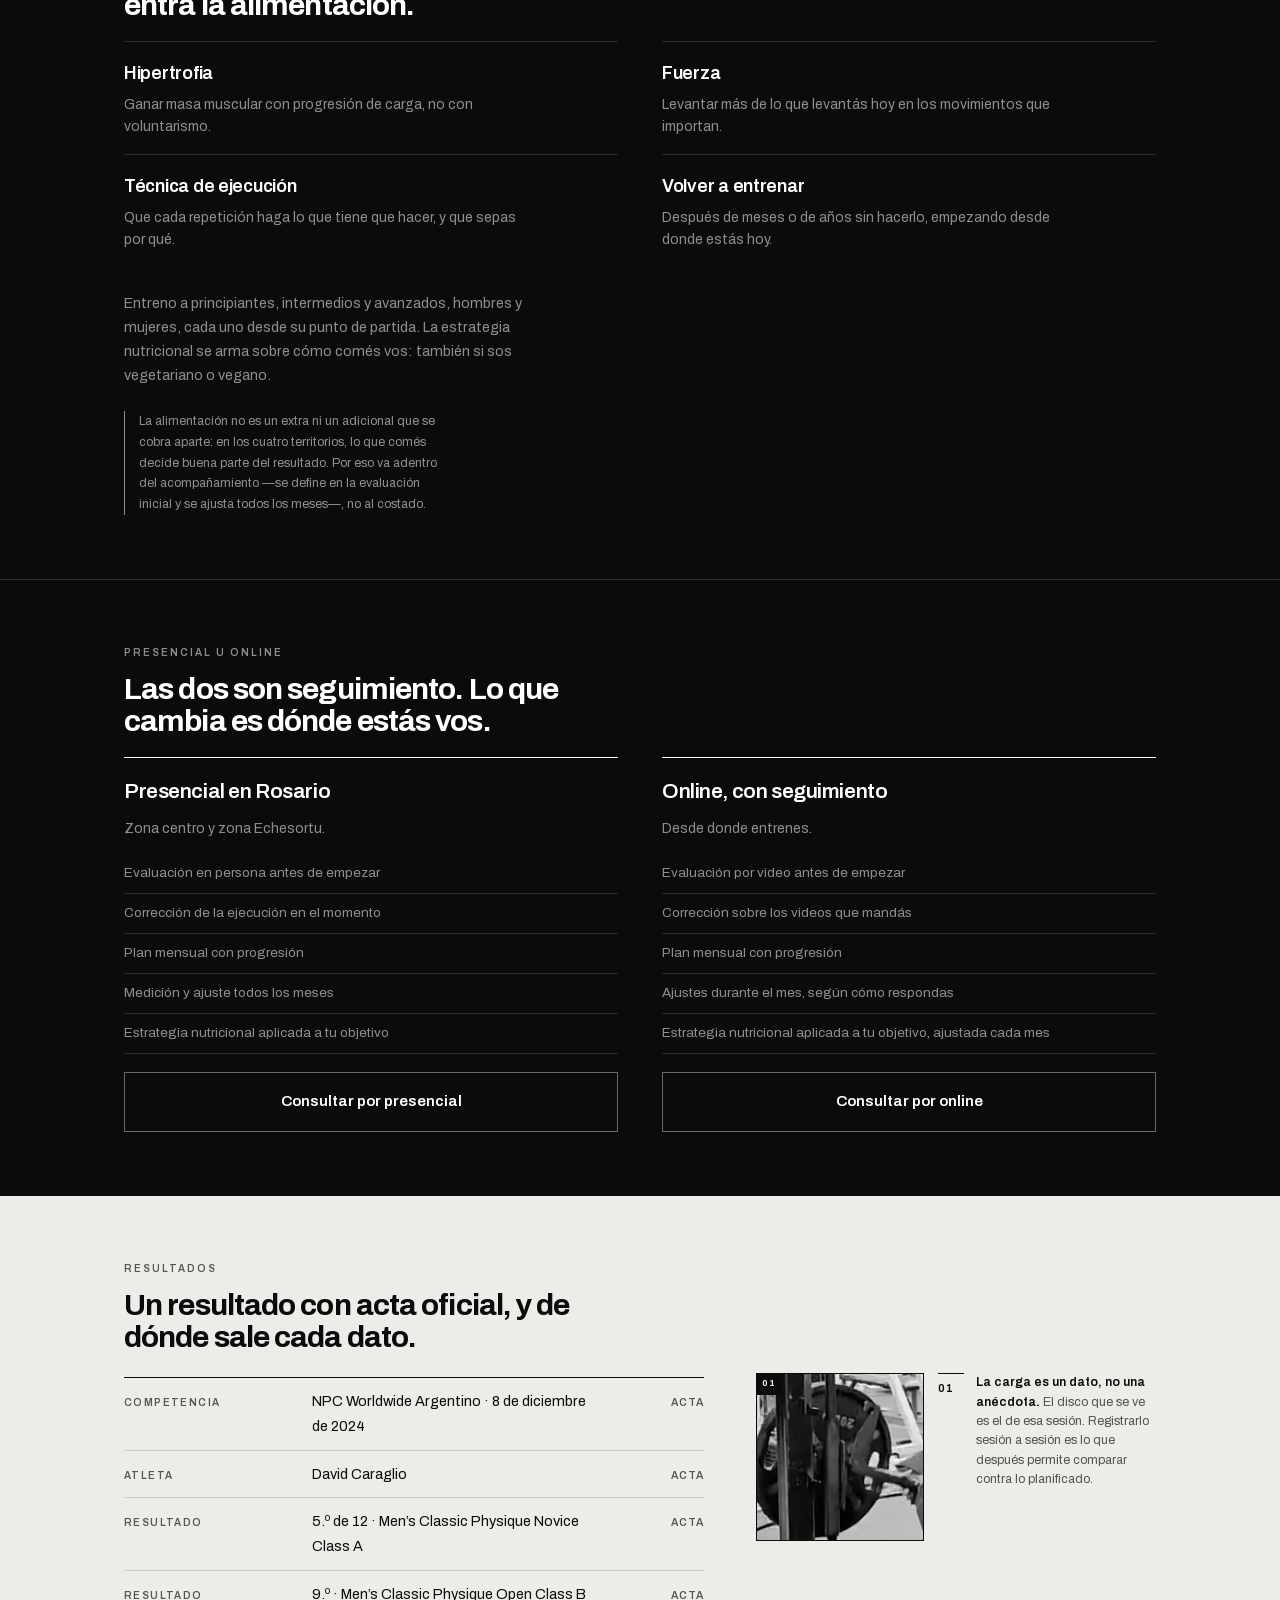
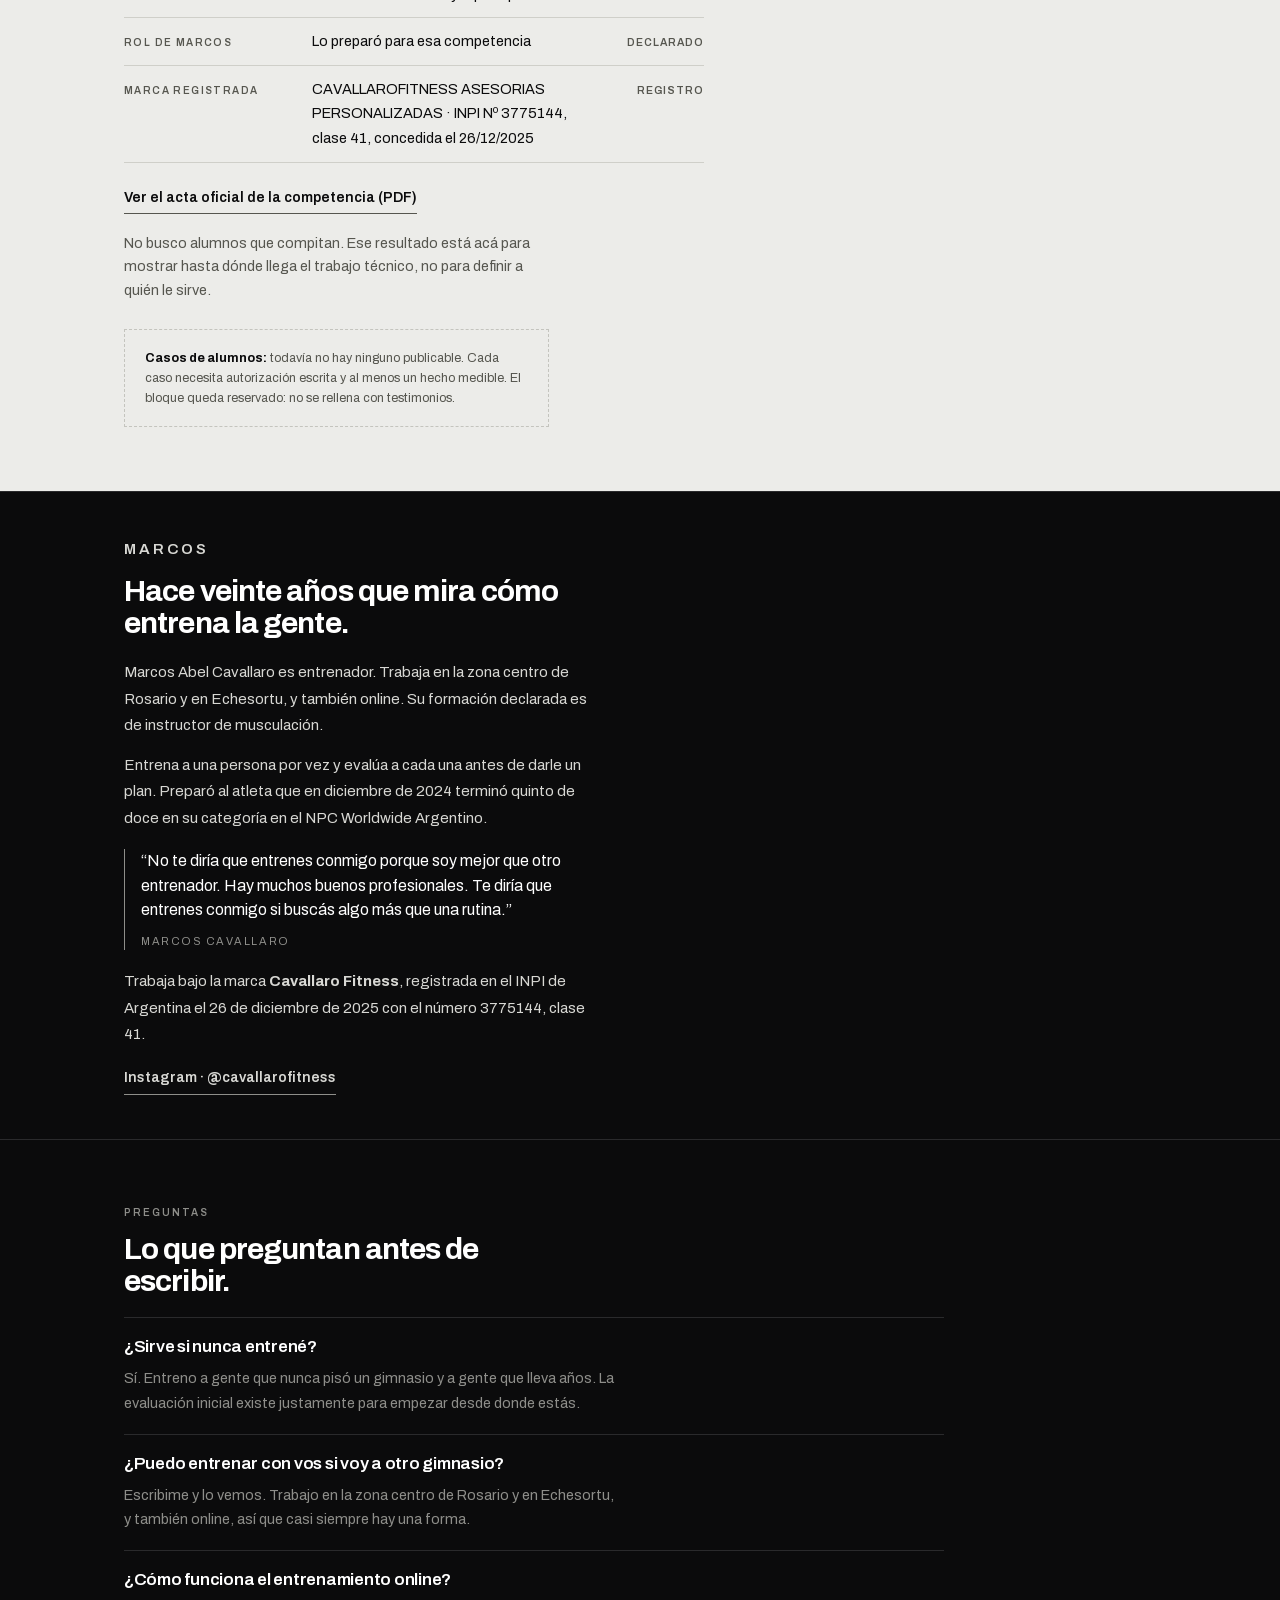
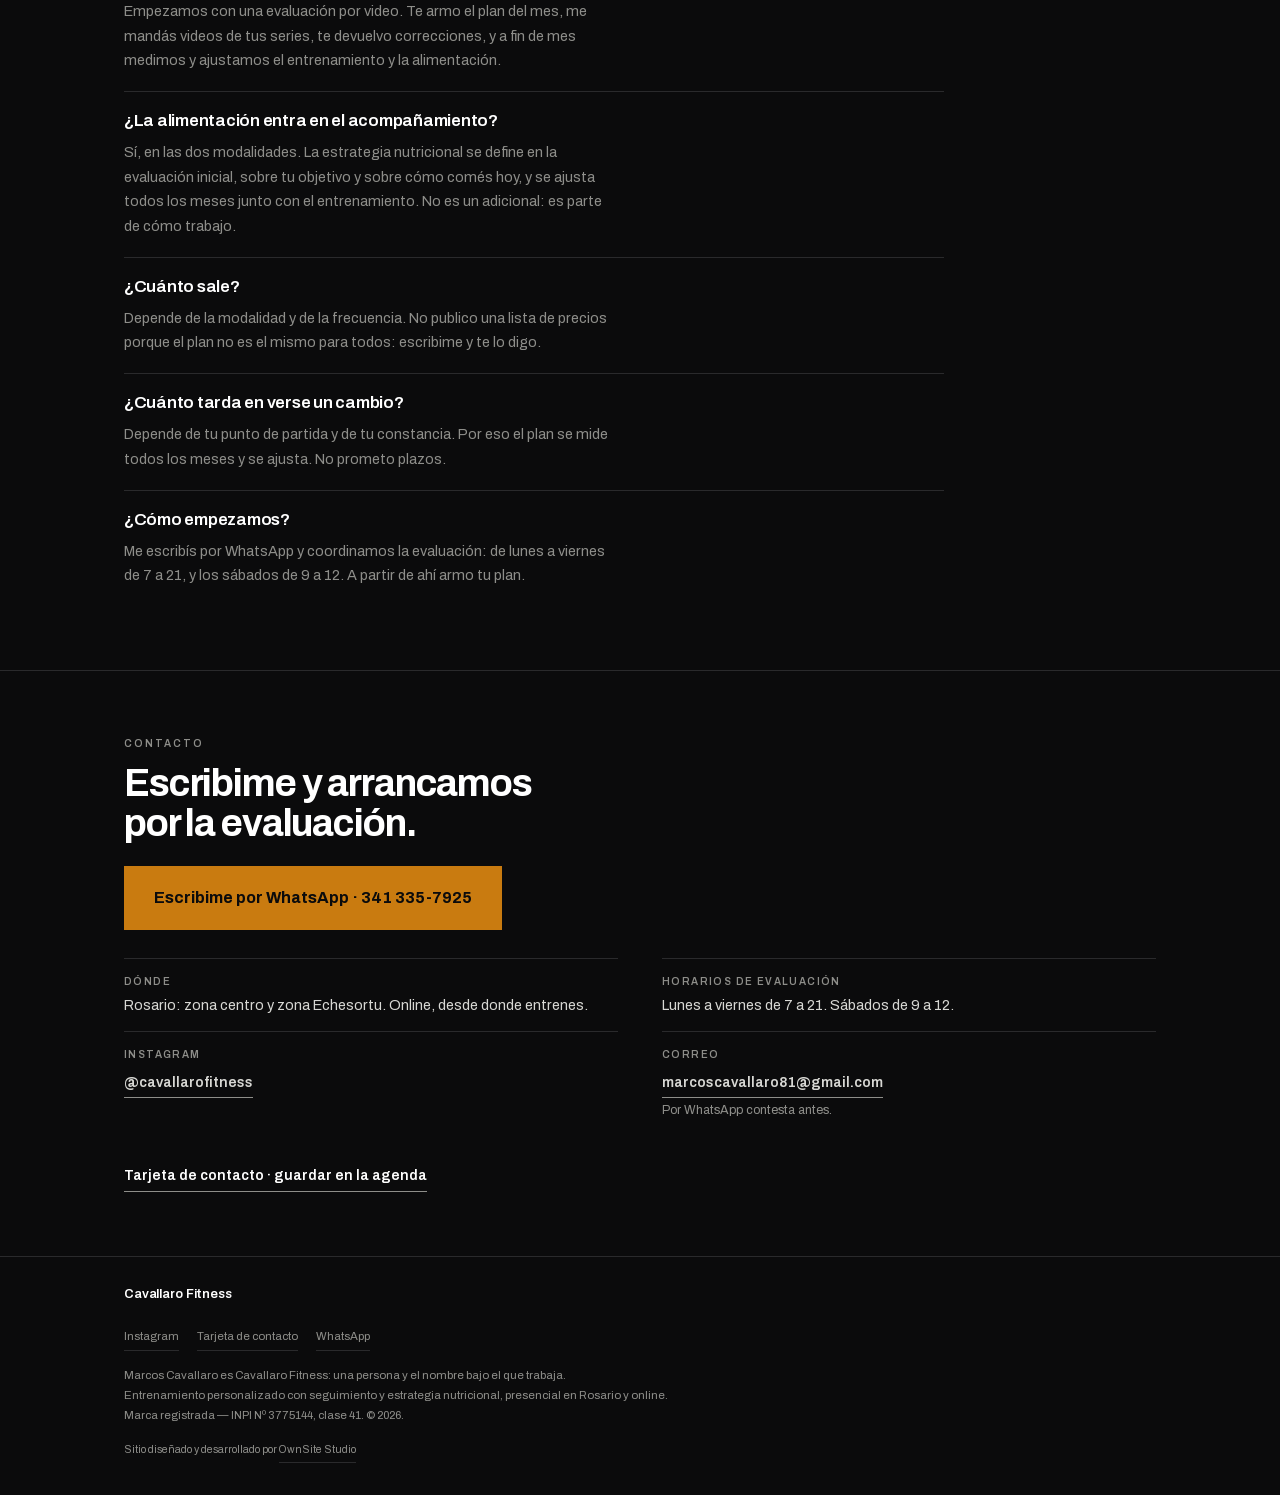
==== commit a291a4c2: "La estrategia nutricional entra al acompañamiento Decision del titular del servicio (2026-09-07), to" ====
--- a/index.html
+++ b/index.html
@@ -6,14 +6,14 @@
 
 
 <title>Marcos Cavallaro — Entrenador en Rosario y online</title>
-<meta name="description" content="Marcos Cavallaro, entrenador. Entrenamiento personalizado con evaluación, plan mensual, corrección de la ejecución y ajuste: presencial en Rosario (centro y Echesortu) y online.">
+<meta name="description" content="Marcos Cavallaro, entrenador. Acompañamiento en Rosario (centro y Echesortu) y online: evaluación, plan mensual, corrección, medición y ajuste, y estrategia nutricional aplicada a tu objetivo.">
 <link rel="canonical" href="https://marcoscavallaro.com/">
 
 <meta property="og:type" content="website">
 <meta property="og:locale" content="es_AR">
 <meta property="og:site_name" content="Cavallaro Fitness">
 <meta property="og:title" content="Marcos Cavallaro — Entrenador en Rosario y online">
-<meta property="og:description" content="Conmigo no comprás una rutina. Entrenamiento personalizado con seguimiento: presencial en Rosario y online.">
+<meta property="og:description" content="Conmigo no comprás una rutina. Entrenamiento y estrategia nutricional, con seguimiento: presencial en Rosario y online.">
 <meta property="og:url" content="https://marcoscavallaro.com/">
 <meta property="og:image" content="https://marcoscavallaro.com/assets/img/og.jpg">
 <meta property="og:image:width" content="1200">
@@ -21,7 +21,7 @@
 <meta property="og:image:alt" content="Marcos Cavallaro, entrenador. Cavallaro Fitness — Rosario y online.">
 <meta name="twitter:card" content="summary_large_image">
 <meta name="twitter:title" content="Marcos Cavallaro — Entrenador en Rosario y online">
-<meta name="twitter:description" content="Conmigo no comprás una rutina. Entrenamiento personalizado con seguimiento: presencial en Rosario y online.">
+<meta name="twitter:description" content="Conmigo no comprás una rutina. Entrenamiento y estrategia nutricional, con seguimiento: presencial en Rosario y online.">
 <meta name="twitter:image" content="https://marcoscavallaro.com/assets/img/og.jpg">
 
 <meta name="theme-color" content="#0B0B0C">
@@ -80,15 +80,16 @@
       <p class="eti">Cómo trabajo</p>
       <h2 class="st" id="h2-metodo">Cuatro tiempos. El primero pasa una vez; los otros tres giran.</h2>
       <p class="intro">No es un método con nombre ni una fórmula. Es la descripción de un oficio:
-        lo que hago con cada persona, en el orden en que lo hago.</p>
+        lo que hago con cada persona, en el orden en que lo hago. Y son dos cosas moviéndose al
+        mismo tiempo: el entrenamiento, que llevo yo, y la estrategia nutricional que lo acompaña.</p>
     </div>
     <div>
       <div class="tiempo">
         <span class="n tnum">01</span>
         <div>
           <h3>Evaluar</h3>
-          <p>Te conozco antes de darte nada: cómo entrenás hoy, cuáles son tus puntos fuertes y
-            cuáles los débiles.</p>
+          <p>Te conozco antes de darte nada: cómo entrenás hoy, cómo venís comiendo, cuáles son
+            tus puntos fuertes y cuáles los débiles.</p>
           <p class="fr">Una vez, al empezar</p>
         </div>
       </div>
@@ -97,7 +98,8 @@
           <span class="n tnum">02</span>
           <div>
             <h3>Planificar</h3>
-            <p>Armo tu plan a partir de esa evaluación, con progresión de carga.</p>
+            <p>Armo tu plan a partir de esa evaluación, con progresión de carga. Sobre esa misma
+              evaluación se define la estrategia nutricional del mes.</p>
             <p class="fr">Cada mes</p>
           </div>
         </div>
@@ -106,7 +108,8 @@
           <div>
             <h3>Observar y corregir</h3>
             <p>Miro cómo ejecutás —en el momento si entrenás conmigo, sobre los videos que mandás
-              si es online— y corrijo lo que haga falta.</p>
+              si es online— y corrijo lo que haga falta. También vemos cómo venís sosteniendo la
+              alimentación.</p>
             <p class="fr">Cada semana</p>
           </div>
         </div>
@@ -115,7 +118,7 @@
           <div>
             <h3>Medir y ajustar</h3>
             <p>Comparo lo que pasó contra lo que estaba planificado —peso, medidas, fotos y cargas—
-              y cambio el plan.</p>
+              y cambio el plan. Entrenamiento y alimentación se ajustan juntos.</p>
             <p class="fr">Cada mes</p>
           </div>
         </div>
@@ -129,7 +132,7 @@
 <section class="sec" id="que-podes-trabajar" aria-labelledby="h2-trabajar">
   <div class="w">
     <p class="eti">Qué podés trabajar</p>
-    <h2 class="st" id="h2-trabajar">Cuatro territorios, y ninguno es una dieta.</h2>
+    <h2 class="st" id="h2-trabajar">Cuatro territorios, y en los cuatro entra la alimentación.</h2>
     <div class="lista">
       <div class="item">
         <h3>Hipertrofia</h3>
@@ -149,9 +152,12 @@
       </div>
     </div>
     <p class="intro sep">Entreno a principiantes, intermedios y avanzados,
-      hombres y mujeres, cada uno desde su punto de partida.</p>
-    <p class="marg">No doy planes de alimentación ni indicaciones de suplementación. No es una
-      omisión: no es lo que hago.</p>
+      hombres y mujeres, cada uno desde su punto de partida. La estrategia nutricional se arma
+      sobre cómo comés vos: también si sos vegetariano o vegano.</p>
+    <p class="marg">La alimentación no es un extra ni un adicional que se cobra aparte: en los
+      cuatro territorios, lo que comés decide buena parte del resultado. Por eso va adentro del
+      acompañamiento —se define en la evaluación inicial y se ajusta todos los meses—, no al
+      costado.</p>
   </div>
 </section>
 
@@ -169,6 +175,7 @@
           <li>Corrección de la ejecución en el momento</li>
           <li>Plan mensual con progresión</li>
           <li>Medición y ajuste todos los meses</li>
+          <li>Estrategia nutricional aplicada a tu objetivo</li>
         </ul>
         <a class="cta linea" href="https://wa.me/5493413357925?text=Hola%20Marcos%2C%20vi%20tu%20sitio%20y%20quer%C3%ADa%20consultarte%20por%20entrenamiento%20presencial%20en%20Rosario."
            target="_blank" rel="noopener" data-cta="presencial">Consultar por presencial</a>
@@ -181,6 +188,7 @@
           <li>Corrección sobre los videos que mandás</li>
           <li>Plan mensual con progresión</li>
           <li>Ajustes durante el mes, según cómo respondas</li>
+          <li>Estrategia nutricional aplicada a tu objetivo, ajustada cada mes</li>
         </ul>
         <a class="cta linea" href="https://wa.me/5493413357925?text=Hola%20Marcos%2C%20vi%20tu%20sitio%20y%20quer%C3%ADa%20consultarte%20por%20el%20entrenamiento%20online."
            target="_blank" rel="noopener" data-cta="online">Consultar por online</a>
@@ -284,13 +292,14 @@
       <div class="par">
         <h3>¿Cómo funciona el entrenamiento online?</h3>
         <p>Empezamos con una evaluación por video. Te armo el plan del mes, me mandás videos de tus
-          series, te devuelvo correcciones y a fin de mes medimos y ajustamos.</p>
+          series, te devuelvo correcciones, y a fin de mes medimos y ajustamos el entrenamiento y la
+          alimentación.</p>
       </div>
       <div class="par">
-        <h3>¿Hacés planes de alimentación?</h3>
-        <p>No. No tengo título de nutrición y no doy indicaciones de alimentación ni de
-          suplementación. Si necesitás eso, lo correcto es que lo veas con un profesional de la
-          nutrición.</p>
+        <h3>¿La alimentación entra en el acompañamiento?</h3>
+        <p>Sí, en las dos modalidades. La estrategia nutricional se define en la evaluación inicial,
+          sobre tu objetivo y sobre cómo comés hoy, y se ajusta todos los meses junto con el
+          entrenamiento. No es un adicional: es parte de cómo trabajo.</p>
       </div>
       <div class="par">
         <h3>¿Cuánto sale?</h3>
@@ -348,7 +357,8 @@
          target="_blank" rel="noopener" data-cta="pie">WhatsApp</a>
     </nav>
     <p>Marcos Cavallaro es Cavallaro Fitness: una persona y el nombre bajo el que trabaja.<br>
-      Entrenamiento personalizado, presencial en Rosario y online.<br>
+      Entrenamiento personalizado con seguimiento y estrategia nutricional, presencial en Rosario
+      y online.<br>
       Marca registrada — INPI Nº 3775144, clase 41. © 2026.</p>
     <p class="credito">Sitio diseñado y desarrollado por
       <a href="https://ownsitestudio.com/" target="_blank" rel="noopener">OwnSite Studio</a></p>
@@ -383,7 +393,7 @@
       "@id": "https://marcoscavallaro.com/#webpage",
       "url": "https://marcoscavallaro.com/",
       "name": "Marcos Cavallaro — Entrenador en Rosario y online",
-      "description": "Marcos Cavallaro, entrenador. Entrenamiento personalizado con evaluación, plan mensual, corrección de la ejecución y ajuste: presencial en Rosario (centro y Echesortu) y online.",
+      "description": "Marcos Cavallaro, entrenador. Acompañamiento en Rosario (centro y Echesortu) y online: evaluación, plan mensual, corrección, medición y ajuste, y estrategia nutricional aplicada a tu objetivo.",
       "isPartOf": {
         "@id": "https://marcoscavallaro.com/#website"
       },
@@ -503,7 +513,18 @@
         "@type": "City",
         "name": "Rosario"
       },
-      "description": "Evaluación en persona antes de empezar, plan mensual con progresión, corrección de la ejecución en el momento, y medición y ajuste todos los meses. Zona centro y zona Echesortu."
+      "description": "Evaluación en persona antes de empezar, plan mensual con progresión, corrección de la ejecución en el momento, medición y ajuste todos los meses, y estrategia nutricional aplicada al objetivo. Zona centro y zona Echesortu.",
+      "hasOfferCatalog": {
+        "@type": "OfferCatalog",
+        "name": "Qué incluye el acompañamiento",
+        "itemListElement": [
+          { "@type": "Offer", "itemOffered": { "@type": "Service", "name": "Evaluación inicial" } },
+          { "@type": "Offer", "itemOffered": { "@type": "Service", "name": "Plan de entrenamiento mensual con progresión" } },
+          { "@type": "Offer", "itemOffered": { "@type": "Service", "name": "Corrección de la ejecución" } },
+          { "@type": "Offer", "itemOffered": { "@type": "Service", "name": "Medición y ajuste mensual" } },
+          { "@type": "Offer", "itemOffered": { "@type": "Service", "name": "Estrategia nutricional aplicada al objetivo" } }
+        ]
+      }
     },
     {
       "@type": "Service",
@@ -528,7 +549,18 @@
           "name": "Español"
         }
       },
-      "description": "Evaluación por video antes de empezar, plan mensual con progresión, corrección sobre los videos que envía el alumno y ajustes durante el mes."
+      "description": "Evaluación por video antes de empezar, plan mensual con progresión, corrección sobre los videos que envía el alumno, ajustes durante el mes y estrategia nutricional aplicada al objetivo, ajustada cada mes.",
+      "hasOfferCatalog": {
+        "@type": "OfferCatalog",
+        "name": "Qué incluye el acompañamiento",
+        "itemListElement": [
+          { "@type": "Offer", "itemOffered": { "@type": "Service", "name": "Evaluación inicial" } },
+          { "@type": "Offer", "itemOffered": { "@type": "Service", "name": "Plan de entrenamiento mensual con progresión" } },
+          { "@type": "Offer", "itemOffered": { "@type": "Service", "name": "Corrección de la ejecución" } },
+          { "@type": "Offer", "itemOffered": { "@type": "Service", "name": "Medición y ajuste mensual" } },
+          { "@type": "Offer", "itemOffered": { "@type": "Service", "name": "Estrategia nutricional aplicada al objetivo" } }
+        ]
+      }
     },
     {
       "@type": "FAQPage",
@@ -559,15 +591,15 @@
           "name": "¿Cómo funciona el entrenamiento online?",
           "acceptedAnswer": {
             "@type": "Answer",
-            "text": "Empezamos con una evaluación por video. Te armo el plan del mes, me mandás videos de tus series, te devuelvo correcciones y a fin de mes medimos y ajustamos."
+            "text": "Empezamos con una evaluación por video. Te armo el plan del mes, me mandás videos de tus series, te devuelvo correcciones, y a fin de mes medimos y ajustamos el entrenamiento y la alimentación."
           }
         },
         {
           "@type": "Question",
-          "name": "¿Hacés planes de alimentación?",
+          "name": "¿La alimentación entra en el acompañamiento?",
           "acceptedAnswer": {
             "@type": "Answer",
-            "text": "No. No tengo título de nutrición y no doy indicaciones de alimentación ni de suplementación. Si necesitás eso, lo correcto es que lo veas con un profesional de la nutrición."
+            "text": "Sí, en las dos modalidades. La estrategia nutricional se define en la evaluación inicial, sobre tu objetivo y sobre cómo comés hoy, y se ajusta todos los meses junto con el entrenamiento. No es un adicional: es parte de cómo trabajo."
           }
         },
         {
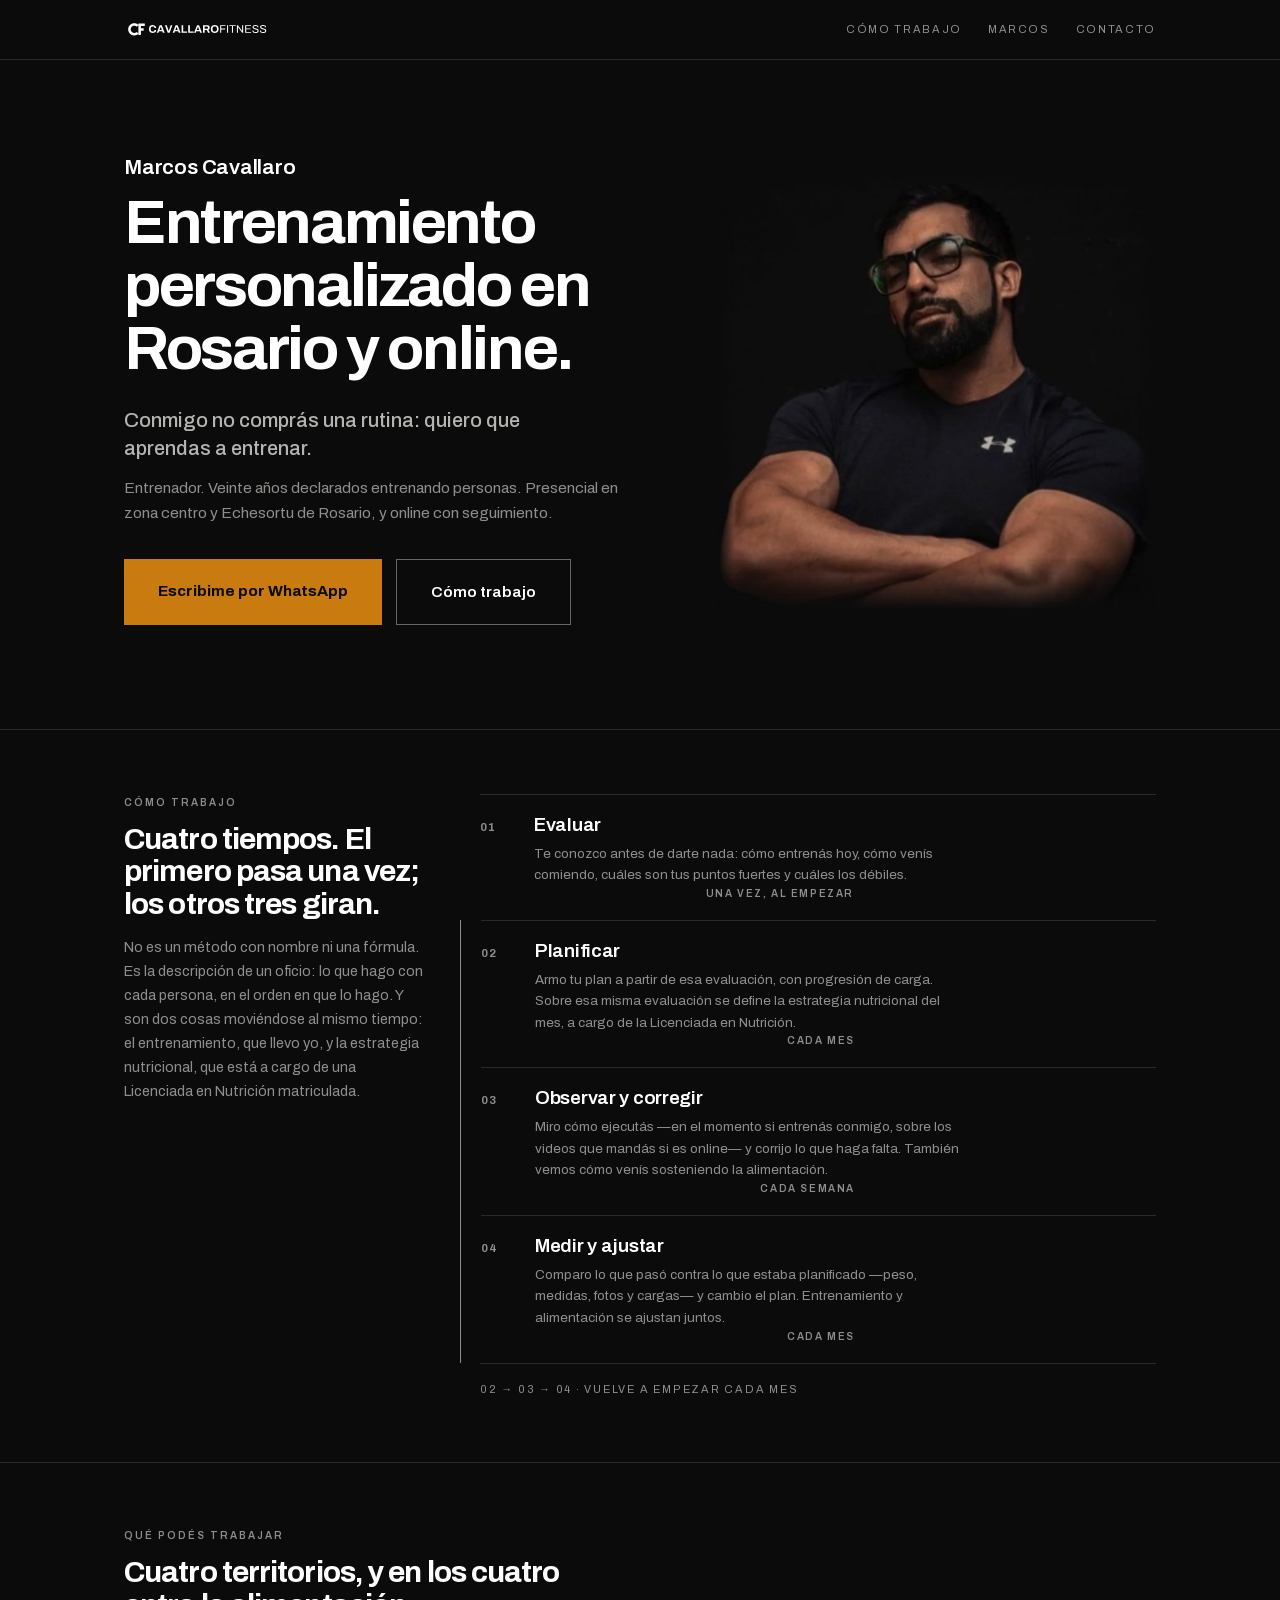
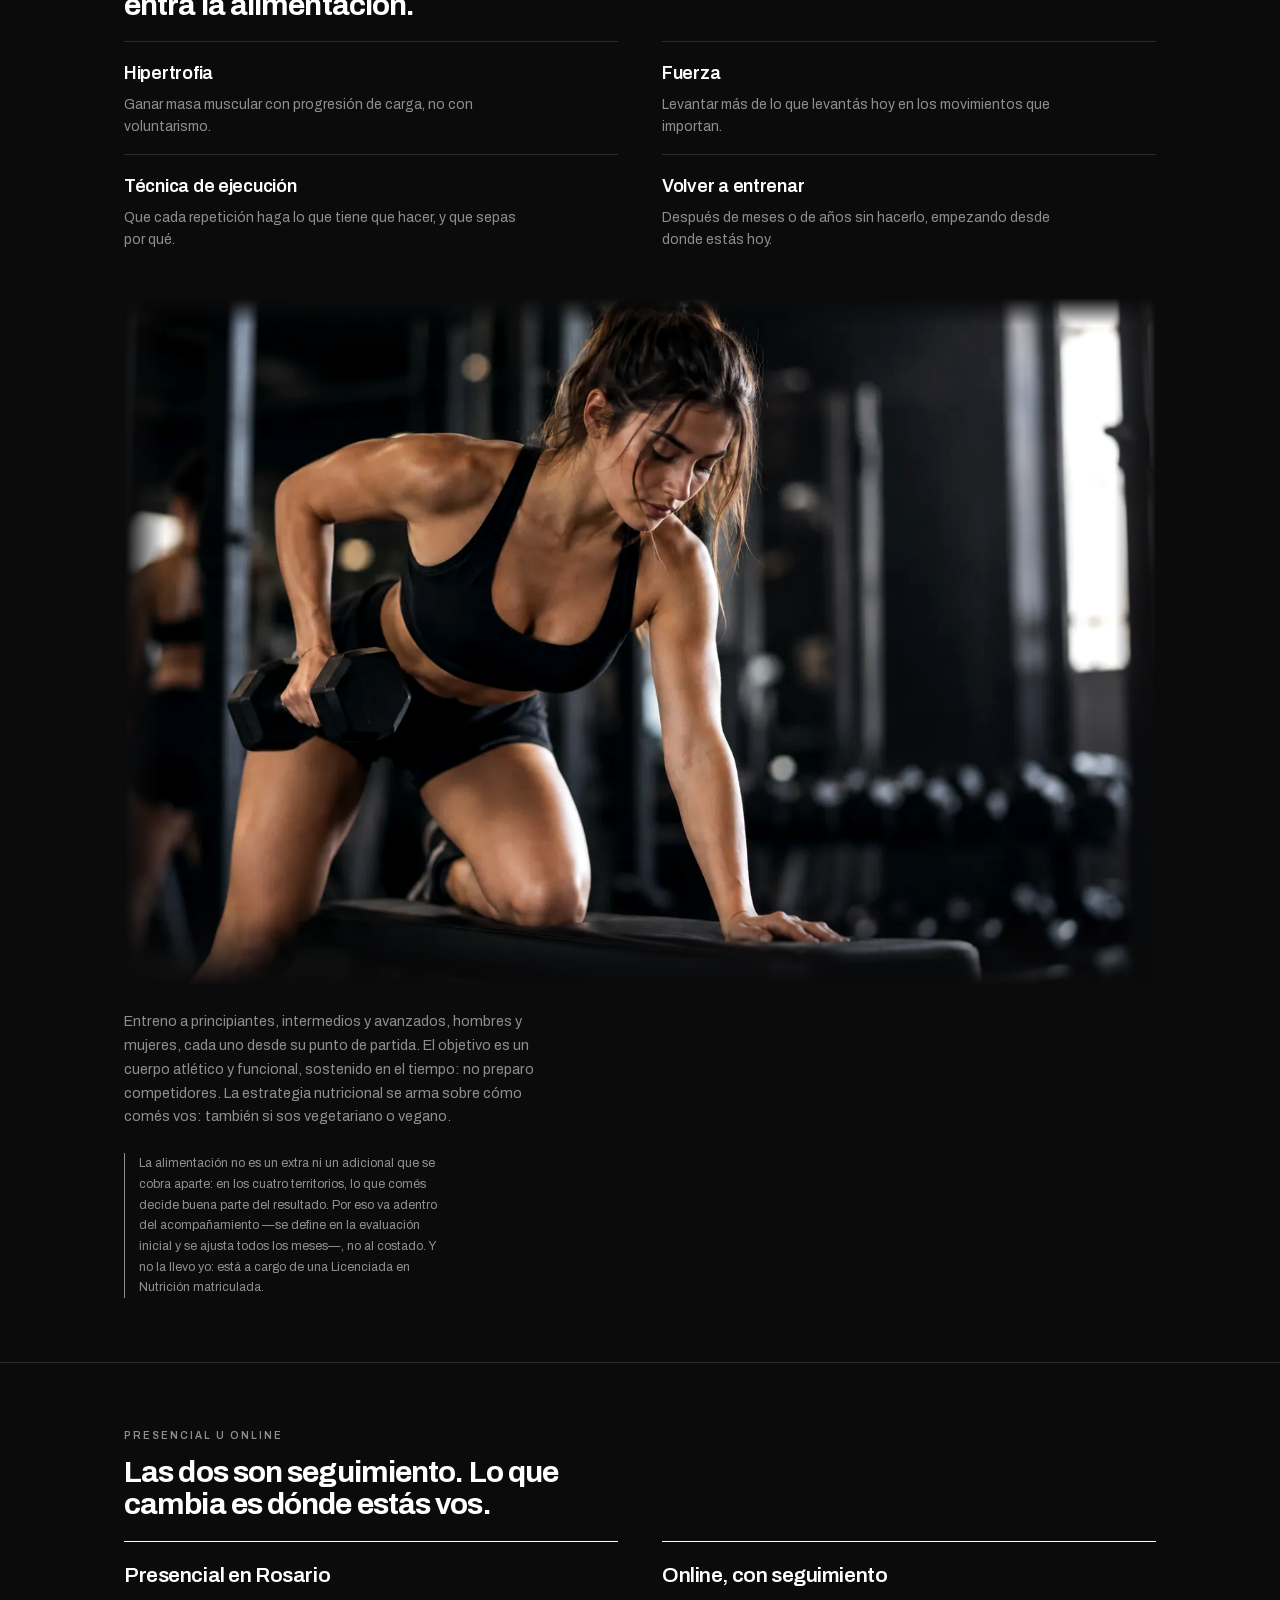
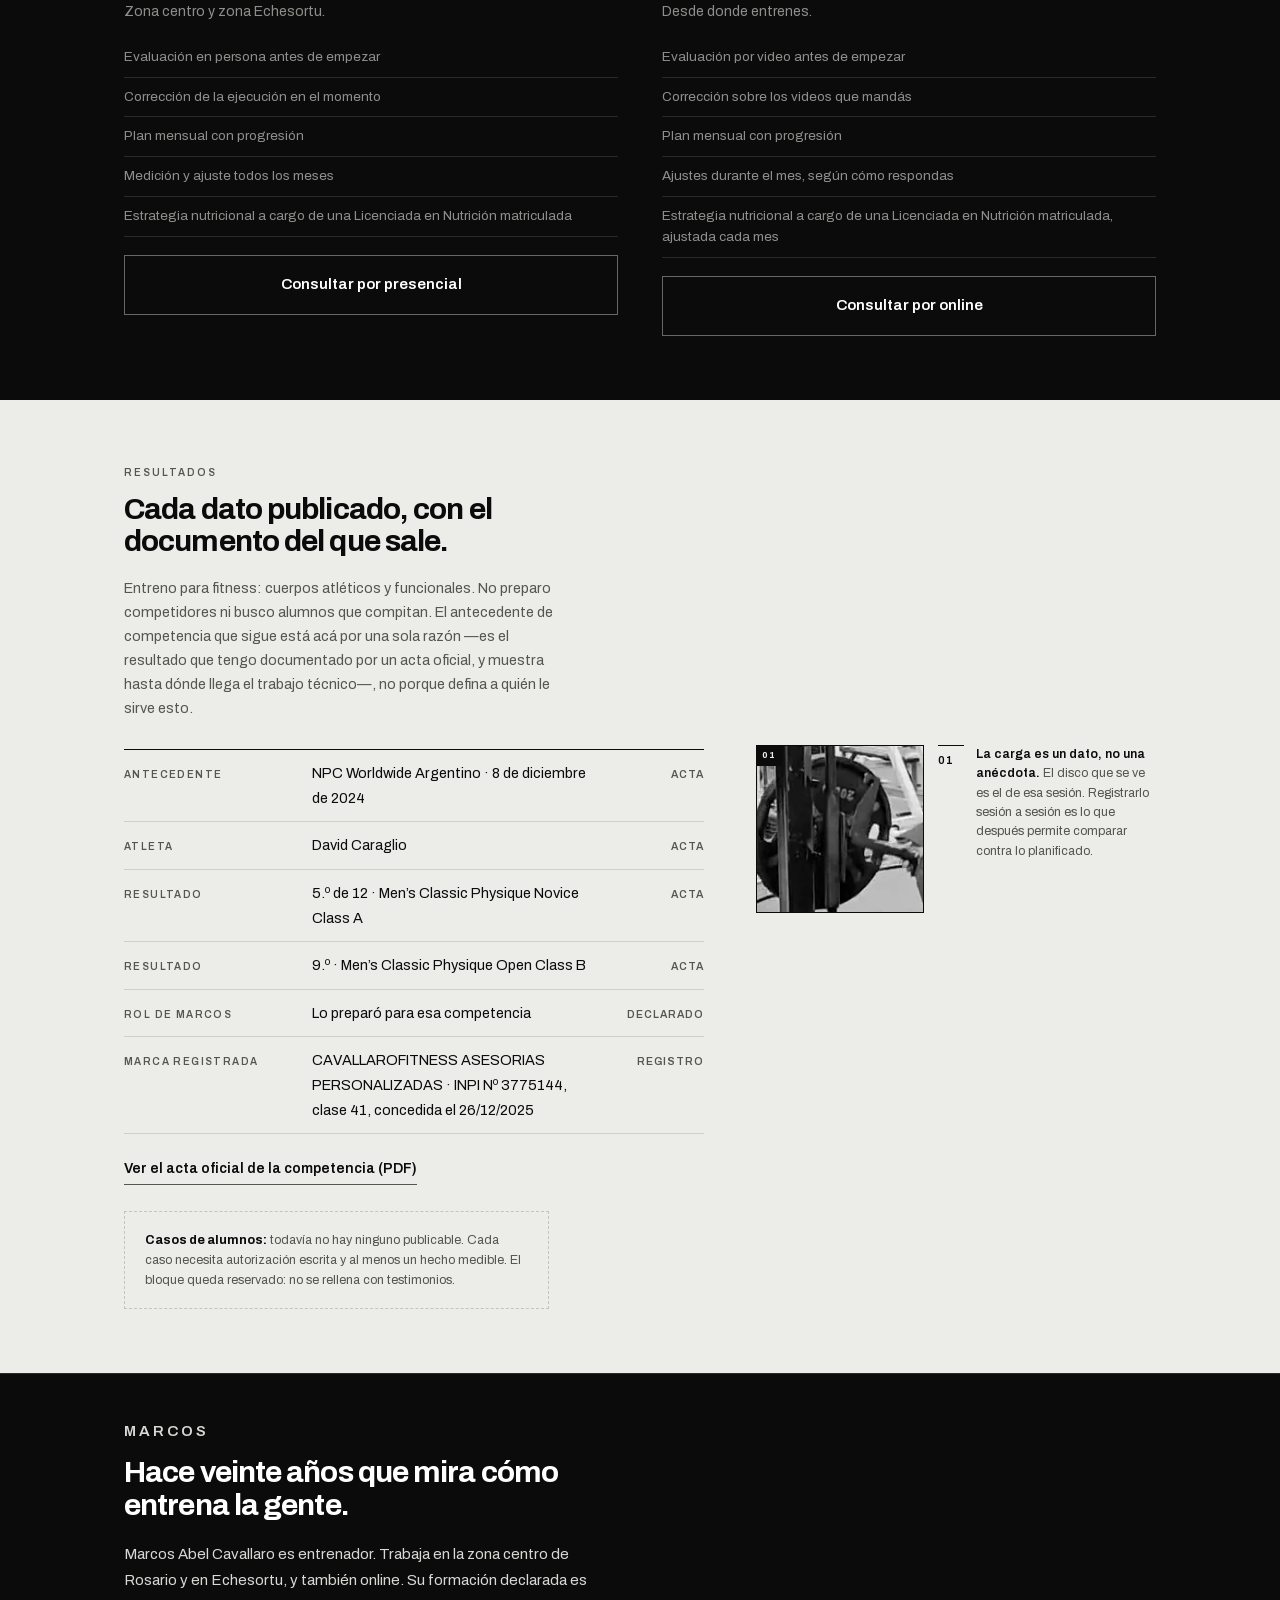
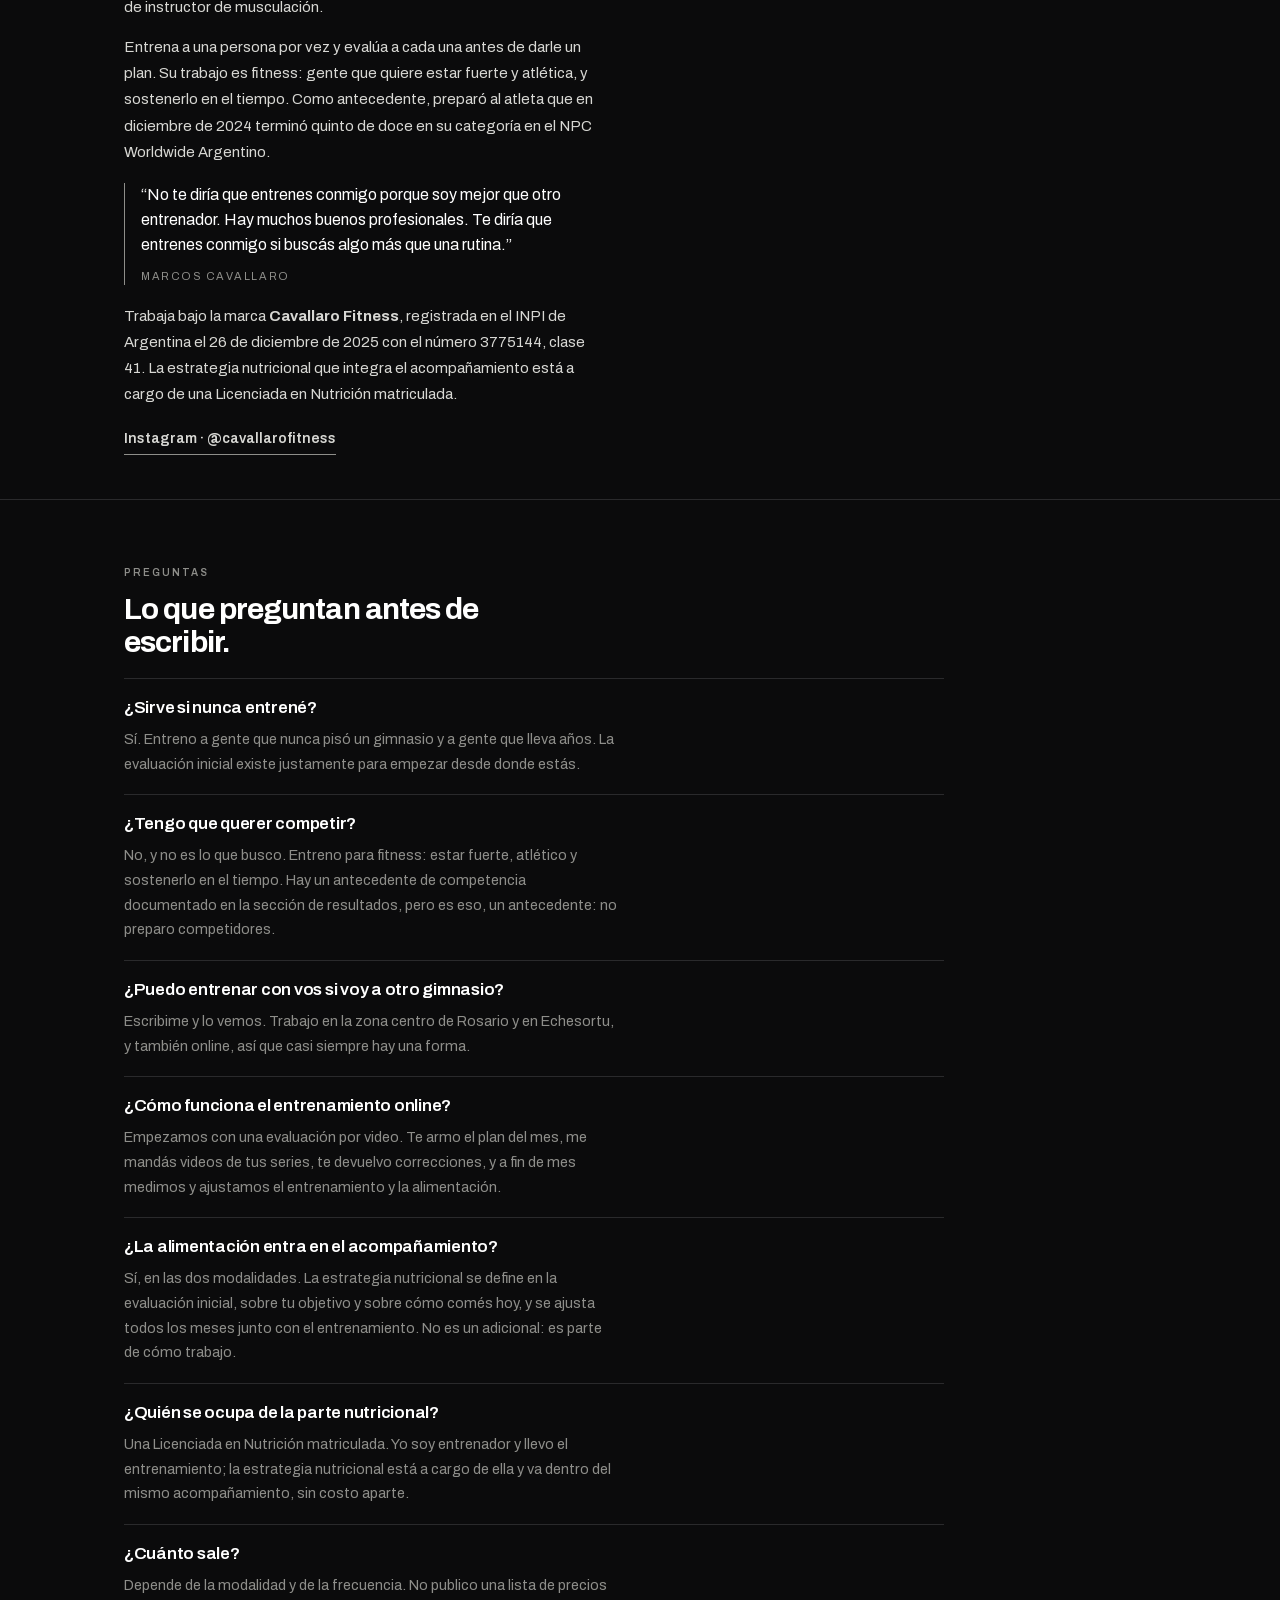
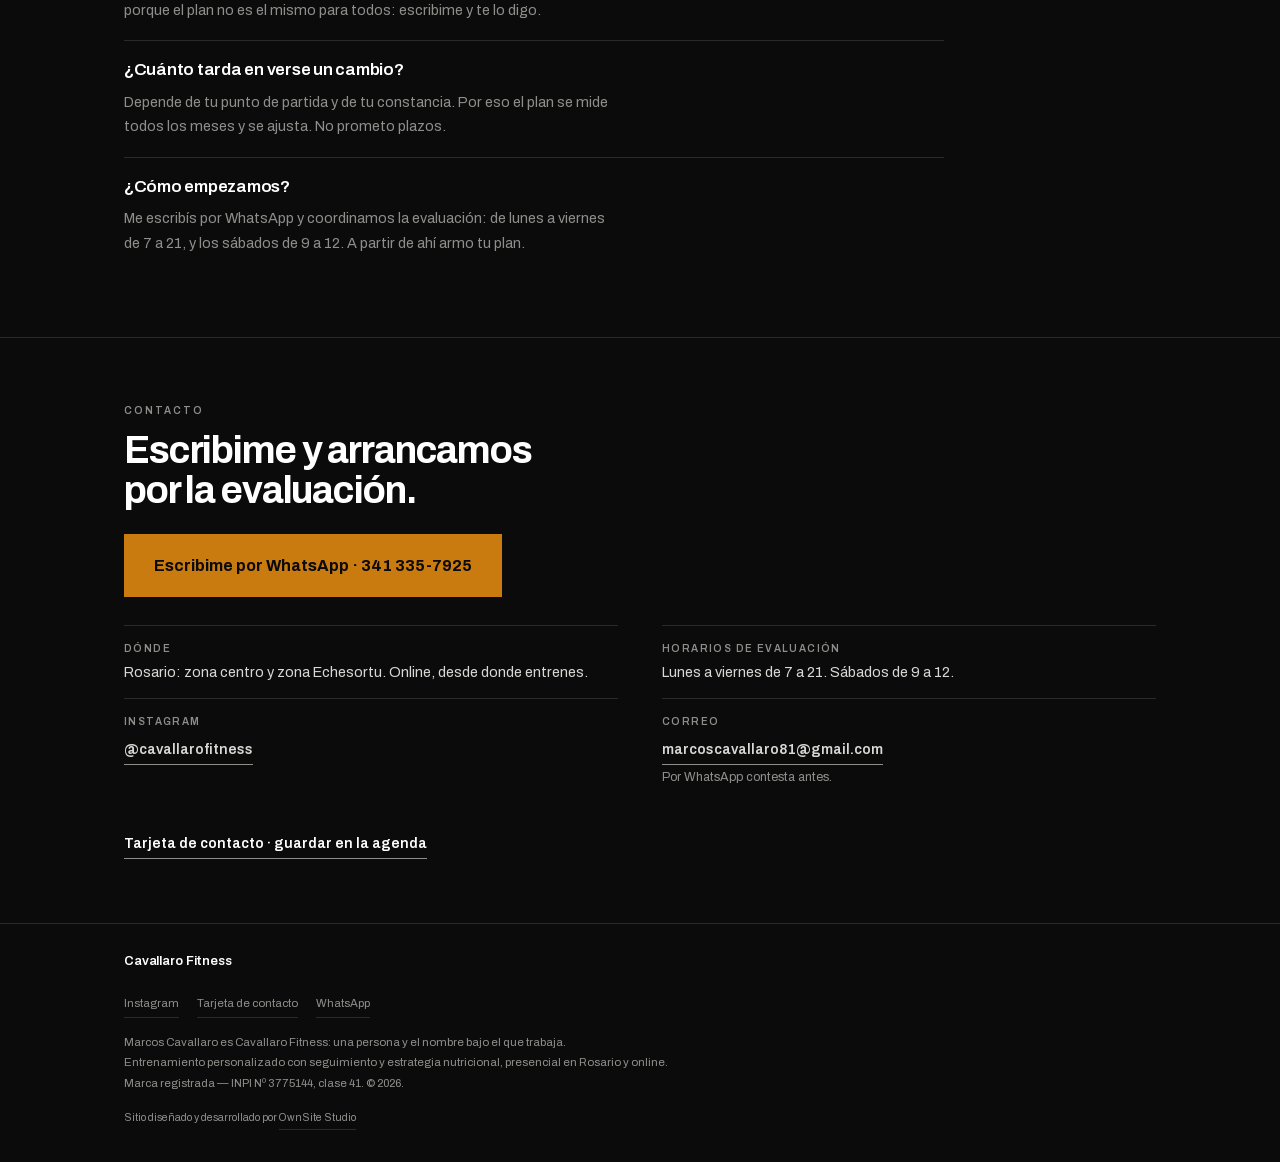
==== commit 0fa8b2f2: "Posicionamiento a fitness y responsable declarado de la nutricion El fisicoculturismo de competicion" ====
--- a/index.html
+++ b/index.html
@@ -6,14 +6,14 @@
 
 
 <title>Marcos Cavallaro — Entrenador en Rosario y online</title>
-<meta name="description" content="Marcos Cavallaro, entrenador. Acompañamiento en Rosario (centro y Echesortu) y online: evaluación, plan mensual, corrección, medición y ajuste, y estrategia nutricional aplicada a tu objetivo.">
+<meta name="description" content="Marcos Cavallaro, entrenador. Acompañamiento en Rosario (centro y Echesortu) y online: evaluación, plan mensual, corrección, medición y ajuste, y estrategia nutricional a cargo de una Licenciada en Nutrición matriculada.">
 <link rel="canonical" href="https://marcoscavallaro.com/">
 
 <meta property="og:type" content="website">
 <meta property="og:locale" content="es_AR">
 <meta property="og:site_name" content="Cavallaro Fitness">
 <meta property="og:title" content="Marcos Cavallaro — Entrenador en Rosario y online">
-<meta property="og:description" content="Conmigo no comprás una rutina. Entrenamiento y estrategia nutricional, con seguimiento: presencial en Rosario y online.">
+<meta property="og:description" content="Conmigo no comprás una rutina. Entrenamiento con seguimiento y estrategia nutricional a cargo de una Licenciada en Nutrición matriculada: presencial en Rosario y online.">
 <meta property="og:url" content="https://marcoscavallaro.com/">
 <meta property="og:image" content="https://marcoscavallaro.com/assets/img/og.jpg">
 <meta property="og:image:width" content="1200">
@@ -21,7 +21,7 @@
 <meta property="og:image:alt" content="Marcos Cavallaro, entrenador. Cavallaro Fitness — Rosario y online.">
 <meta name="twitter:card" content="summary_large_image">
 <meta name="twitter:title" content="Marcos Cavallaro — Entrenador en Rosario y online">
-<meta name="twitter:description" content="Conmigo no comprás una rutina. Entrenamiento y estrategia nutricional, con seguimiento: presencial en Rosario y online.">
+<meta name="twitter:description" content="Conmigo no comprás una rutina. Entrenamiento con seguimiento y estrategia nutricional a cargo de una Licenciada en Nutrición matriculada: presencial en Rosario y online.">
 <meta name="twitter:image" content="https://marcoscavallaro.com/assets/img/og.jpg">
 
 <meta name="theme-color" content="#0B0B0C">
@@ -81,7 +81,8 @@
       <h2 class="st" id="h2-metodo">Cuatro tiempos. El primero pasa una vez; los otros tres giran.</h2>
       <p class="intro">No es un método con nombre ni una fórmula. Es la descripción de un oficio:
         lo que hago con cada persona, en el orden en que lo hago. Y son dos cosas moviéndose al
-        mismo tiempo: el entrenamiento, que llevo yo, y la estrategia nutricional que lo acompaña.</p>
+        mismo tiempo: el entrenamiento, que llevo yo, y la estrategia nutricional, que está a cargo de
+        una Licenciada en Nutrición matriculada.</p>
     </div>
     <div>
       <div class="tiempo">
@@ -99,7 +100,8 @@
           <div>
             <h3>Planificar</h3>
             <p>Armo tu plan a partir de esa evaluación, con progresión de carga. Sobre esa misma
-              evaluación se define la estrategia nutricional del mes.</p>
+              evaluación se define la estrategia nutricional del mes, a cargo de la Licenciada en
+              Nutrición.</p>
             <p class="fr">Cada mes</p>
           </div>
         </div>
@@ -151,13 +153,19 @@
         <p>Después de meses o de años sin hacerlo, empezando desde donde estás hoy.</p>
       </div>
     </div>
+    <figure class="banda">
+      <img class="integra" src="assets/img/entrenamiento-remo.webp" width="1440" height="960"
+           loading="lazy" decoding="async"
+           alt="Remo con mancuerna a un brazo, con la rodilla y la mano apoyadas en el banco.">
+    </figure>
     <p class="intro sep">Entreno a principiantes, intermedios y avanzados,
-      hombres y mujeres, cada uno desde su punto de partida. La estrategia nutricional se arma
-      sobre cómo comés vos: también si sos vegetariano o vegano.</p>
+      hombres y mujeres, cada uno desde su punto de partida. El objetivo es un cuerpo atlético
+      y funcional, sostenido en el tiempo: no preparo competidores. La estrategia nutricional se
+      arma sobre cómo comés vos: también si sos vegetariano o vegano.</p>
     <p class="marg">La alimentación no es un extra ni un adicional que se cobra aparte: en los
       cuatro territorios, lo que comés decide buena parte del resultado. Por eso va adentro del
       acompañamiento —se define en la evaluación inicial y se ajusta todos los meses—, no al
-      costado.</p>
+      costado. Y no la llevo yo: está a cargo de una Licenciada en Nutrición matriculada.</p>
   </div>
 </section>
 
@@ -175,7 +183,7 @@
           <li>Corrección de la ejecución en el momento</li>
           <li>Plan mensual con progresión</li>
           <li>Medición y ajuste todos los meses</li>
-          <li>Estrategia nutricional aplicada a tu objetivo</li>
+          <li>Estrategia nutricional a cargo de una Licenciada en Nutrición matriculada</li>
         </ul>
         <a class="cta linea" href="https://wa.me/5493413357925?text=Hola%20Marcos%2C%20vi%20tu%20sitio%20y%20quer%C3%ADa%20consultarte%20por%20entrenamiento%20presencial%20en%20Rosario."
            target="_blank" rel="noopener" data-cta="presencial">Consultar por presencial</a>
@@ -188,7 +196,8 @@
           <li>Corrección sobre los videos que mandás</li>
           <li>Plan mensual con progresión</li>
           <li>Ajustes durante el mes, según cómo respondas</li>
-          <li>Estrategia nutricional aplicada a tu objetivo, ajustada cada mes</li>
+          <li>Estrategia nutricional a cargo de una Licenciada en Nutrición matriculada,
+            ajustada cada mes</li>
         </ul>
         <a class="cta linea" href="https://wa.me/5493413357925?text=Hola%20Marcos%2C%20vi%20tu%20sitio%20y%20quer%C3%ADa%20consultarte%20por%20el%20entrenamiento%20online."
            target="_blank" rel="noopener" data-cta="online">Consultar por online</a>
@@ -201,11 +210,15 @@
 <section class="sec papel" id="resultados" aria-labelledby="h2-resultados">
   <div class="w">
     <p class="eti">Resultados</p>
-    <h2 class="st" id="h2-resultados">Un resultado con acta oficial, y de dónde sale cada dato.</h2>
+    <h2 class="st" id="h2-resultados">Cada dato publicado, con el documento del que sale.</h2>
+    <p class="intro encuadre">Entreno para fitness: cuerpos atléticos y funcionales. No preparo
+      competidores ni busco alumnos que compitan. El antecedente de competencia que sigue está
+      acá por una sola razón —es el resultado que tengo documentado por un acta oficial, y muestra
+      hasta dónde llega el trabajo técnico—, no porque defina a quién le sirve esto.</p>
     <div class="evid">
       <div>
         <dl class="ficha">
-          <div class="fila"><dt class="k">Competencia</dt>
+          <div class="fila"><dt class="k">Antecedente</dt>
             <dd>NPC Worldwide Argentino · 8 de diciembre de 2024</dd>
             <dd class="p">Acta</dd></div>
           <div class="fila"><dt class="k">Atleta</dt>
@@ -229,8 +242,6 @@
           <a class="enl" href="https://www.npcsudamerica.com/wp-content/uploads/2025/03/2024-NPC-Worldwide-Argentino-Final-Placings-with-Overalls.pdf"
              target="_blank" rel="noopener">Ver el acta oficial de la competencia (PDF)</a>
         </p>
-        <p class="intro sep-s">No busco alumnos que compitan. Ese resultado está
-          acá para mostrar hasta dónde llega el trabajo técnico, no para definir a quién le sirve.</p>
       </div>
       <figure class="gram evid-gram">
         <div class="recorte">
@@ -258,14 +269,16 @@
     <h2 class="st" id="h2-marcos">Hace veinte años que mira cómo entrena la gente.</h2>
     <p>Marcos Abel Cavallaro es entrenador. Trabaja en la zona centro de Rosario y en Echesortu,
       y también online. Su formación declarada es de instructor de musculación.</p>
-    <p>Entrena a una persona por vez y evalúa a cada una antes de darle un plan. Preparó al
-      atleta que en diciembre de 2024 terminó quinto de doce en su categoría en el NPC
-      Worldwide Argentino.</p>
+    <p>Entrena a una persona por vez y evalúa a cada una antes de darle un plan. Su trabajo es
+      fitness: gente que quiere estar fuerte y atlética, y sostenerlo en el tiempo. Como
+      antecedente, preparó al atleta que en diciembre de 2024 terminó quinto de doce en su
+      categoría en el NPC Worldwide Argentino.</p>
     <blockquote>“No te diría que entrenes conmigo porque soy mejor que otro entrenador. Hay
       muchos buenos profesionales. Te diría que entrenes conmigo si buscás algo más que una
       rutina.”<cite>Marcos Cavallaro</cite></blockquote>
     <p>Trabaja bajo la marca <b>Cavallaro Fitness</b>, registrada en el INPI de Argentina el
-      26 de diciembre de 2025 con el número 3775144, clase 41.</p>
+      26 de diciembre de 2025 con el número 3775144, clase 41. La estrategia nutricional que
+      integra el acompañamiento está a cargo de una Licenciada en Nutrición matriculada.</p>
     <p class="sep-s">
       <a class="enl" href="https://www.instagram.com/cavallarofitness/" target="_blank"
          rel="me noopener" data-cta="instagram-marcos">Instagram · @cavallarofitness</a>
@@ -285,6 +298,12 @@
           inicial existe justamente para empezar desde donde estás.</p>
       </div>
       <div class="par">
+        <h3>¿Tengo que querer competir?</h3>
+        <p>No, y no es lo que busco. Entreno para fitness: estar fuerte, atlético y sostenerlo en
+          el tiempo. Hay un antecedente de competencia documentado en la sección de resultados,
+          pero es eso, un antecedente: no preparo competidores.</p>
+      </div>
+      <div class="par">
         <h3>¿Puedo entrenar con vos si voy a otro gimnasio?</h3>
         <p>Escribime y lo vemos. Trabajo en la zona centro de Rosario y en Echesortu, y también
           online, así que casi siempre hay una forma.</p>
@@ -300,6 +319,12 @@
         <p>Sí, en las dos modalidades. La estrategia nutricional se define en la evaluación inicial,
           sobre tu objetivo y sobre cómo comés hoy, y se ajusta todos los meses junto con el
           entrenamiento. No es un adicional: es parte de cómo trabajo.</p>
+      </div>
+      <div class="par">
+        <h3>¿Quién se ocupa de la parte nutricional?</h3>
+        <p>Una Licenciada en Nutrición matriculada. Yo soy entrenador y llevo el entrenamiento; la
+          estrategia nutricional está a cargo de ella y va dentro del mismo acompañamiento, sin
+          costo aparte.</p>
       </div>
       <div class="par">
         <h3>¿Cuánto sale?</h3>
@@ -393,7 +418,7 @@
       "@id": "https://marcoscavallaro.com/#webpage",
       "url": "https://marcoscavallaro.com/",
       "name": "Marcos Cavallaro — Entrenador en Rosario y online",
-      "description": "Marcos Cavallaro, entrenador. Acompañamiento en Rosario (centro y Echesortu) y online: evaluación, plan mensual, corrección, medición y ajuste, y estrategia nutricional aplicada a tu objetivo.",
+      "description": "Marcos Cavallaro, entrenador. Acompañamiento en Rosario (centro y Echesortu) y online: evaluación, plan mensual, corrección, medición y ajuste, y estrategia nutricional a cargo de una Licenciada en Nutrición matriculada.",
       "isPartOf": {
         "@id": "https://marcoscavallaro.com/#website"
       },
@@ -448,7 +473,7 @@
       "givenName": "Marcos",
       "familyName": "Cavallaro",
       "jobTitle": "Entrenador",
-      "description": "Entrenador. Entrenamiento personalizado con evaluación inicial, planificación mensual, corrección de la ejecución y medición y ajuste. Presencial en Rosario y online.",
+      "description": "Entrenador. Entrenamiento personalizado orientado al fitness —cuerpos atléticos y funcionales— con evaluación inicial, planificación mensual, corrección de la ejecución y medición y ajuste. Presencial en Rosario y online.",
       "url": "https://marcoscavallaro.com/",
       "image": {
         "@id": "https://marcoscavallaro.com/#retrato"
@@ -462,6 +487,8 @@
         "https://www.instagram.com/cavallarofitness/"
       ],
       "knowsAbout": [
+        "Fitness",
+        "Acondicionamiento físico",
         "Hipertrofia",
         "Entrenamiento de fuerza",
         "Técnica de ejecución",
@@ -513,7 +540,7 @@
         "@type": "City",
         "name": "Rosario"
       },
-      "description": "Evaluación en persona antes de empezar, plan mensual con progresión, corrección de la ejecución en el momento, medición y ajuste todos los meses, y estrategia nutricional aplicada al objetivo. Zona centro y zona Echesortu.",
+      "description": "Evaluación en persona antes de empezar, plan mensual con progresión, corrección de la ejecución en el momento, medición y ajuste todos los meses, y estrategia nutricional aplicada al objetivo, a cargo de una Licenciada en Nutrición matriculada. Zona centro y zona Echesortu.",
       "hasOfferCatalog": {
         "@type": "OfferCatalog",
         "name": "Qué incluye el acompañamiento",
@@ -522,7 +549,7 @@
           { "@type": "Offer", "itemOffered": { "@type": "Service", "name": "Plan de entrenamiento mensual con progresión" } },
           { "@type": "Offer", "itemOffered": { "@type": "Service", "name": "Corrección de la ejecución" } },
           { "@type": "Offer", "itemOffered": { "@type": "Service", "name": "Medición y ajuste mensual" } },
-          { "@type": "Offer", "itemOffered": { "@type": "Service", "name": "Estrategia nutricional aplicada al objetivo" } }
+          { "@type": "Offer", "itemOffered": { "@type": "Service", "name": "Estrategia nutricional aplicada al objetivo", "description": "Componente a cargo de una Licenciada en Nutrición matriculada. No lo presta Marcos Cavallaro, que es entrenador." } }
         ]
       }
     },
@@ -549,7 +576,7 @@
           "name": "Español"
         }
       },
-      "description": "Evaluación por video antes de empezar, plan mensual con progresión, corrección sobre los videos que envía el alumno, ajustes durante el mes y estrategia nutricional aplicada al objetivo, ajustada cada mes.",
+      "description": "Evaluación por video antes de empezar, plan mensual con progresión, corrección sobre los videos que envía el alumno, ajustes durante el mes y estrategia nutricional aplicada al objetivo, a cargo de una Licenciada en Nutrición matriculada, ajustada cada mes.",
       "hasOfferCatalog": {
         "@type": "OfferCatalog",
         "name": "Qué incluye el acompañamiento",
@@ -558,7 +585,7 @@
           { "@type": "Offer", "itemOffered": { "@type": "Service", "name": "Plan de entrenamiento mensual con progresión" } },
           { "@type": "Offer", "itemOffered": { "@type": "Service", "name": "Corrección de la ejecución" } },
           { "@type": "Offer", "itemOffered": { "@type": "Service", "name": "Medición y ajuste mensual" } },
-          { "@type": "Offer", "itemOffered": { "@type": "Service", "name": "Estrategia nutricional aplicada al objetivo" } }
+          { "@type": "Offer", "itemOffered": { "@type": "Service", "name": "Estrategia nutricional aplicada al objetivo", "description": "Componente a cargo de una Licenciada en Nutrición matriculada. No lo presta Marcos Cavallaro, que es entrenador." } }
         ]
       }
     },
@@ -580,6 +607,14 @@
         },
         {
           "@type": "Question",
+          "name": "¿Tengo que querer competir?",
+          "acceptedAnswer": {
+            "@type": "Answer",
+            "text": "No, y no es lo que busco. Entreno para fitness: estar fuerte, atlético y sostenerlo en el tiempo. Hay un antecedente de competencia documentado en la sección de resultados, pero es eso, un antecedente: no preparo competidores."
+          }
+        },
+        {
+          "@type": "Question",
           "name": "¿Puedo entrenar con vos si voy a otro gimnasio?",
           "acceptedAnswer": {
             "@type": "Answer",
@@ -600,6 +635,14 @@
           "acceptedAnswer": {
             "@type": "Answer",
             "text": "Sí, en las dos modalidades. La estrategia nutricional se define en la evaluación inicial, sobre tu objetivo y sobre cómo comés hoy, y se ajusta todos los meses junto con el entrenamiento. No es un adicional: es parte de cómo trabajo."
+          }
+        },
+        {
+          "@type": "Question",
+          "name": "¿Quién se ocupa de la parte nutricional?",
+          "acceptedAnswer": {
+            "@type": "Answer",
+            "text": "Una Licenciada en Nutrición matriculada. Yo soy entrenador y llevo el entrenamiento; la estrategia nutricional está a cargo de ella y va dentro del mismo acompañamiento, sin costo aparte."
           }
         },
         {
--- a/assets/css/site.css
+++ b/assets/css/site.css
@@ -78,6 +78,8 @@
 /* ═══ la gramática: nada se dibuja encima de la fotografía ═══ */
 .foto{width:100%;height:100%;object-fit:cover;background:var(--fondo)}
 .gram{display:flex;gap:14px;align-items:flex-start}
+.banda{margin-top:30px}
+.banda img{width:100%;height:auto}
 .recorte{position:relative;flex:0 0 auto;width:118px;height:118px;
   border:1px solid rgba(255,255,255,.85);background:var(--fondo)}
 .papel .recorte{border-color:var(--txt-p)}
@@ -151,6 +153,7 @@
 .col .cta{margin-top:18px}
 
 /* ═══ 5 · RESULTADOS · territorio papel · evidencia ═══ */
+.encuadre{margin-bottom:24px}
 .ficha{border-top:1.5px solid var(--txt-p);margin-top:4px}
 .fila{display:grid;grid-template-columns:1fr auto;gap:2px 10px;padding:11px 0;
   border-bottom:1px solid var(--linea-p);font-size:14.5px;align-items:baseline}
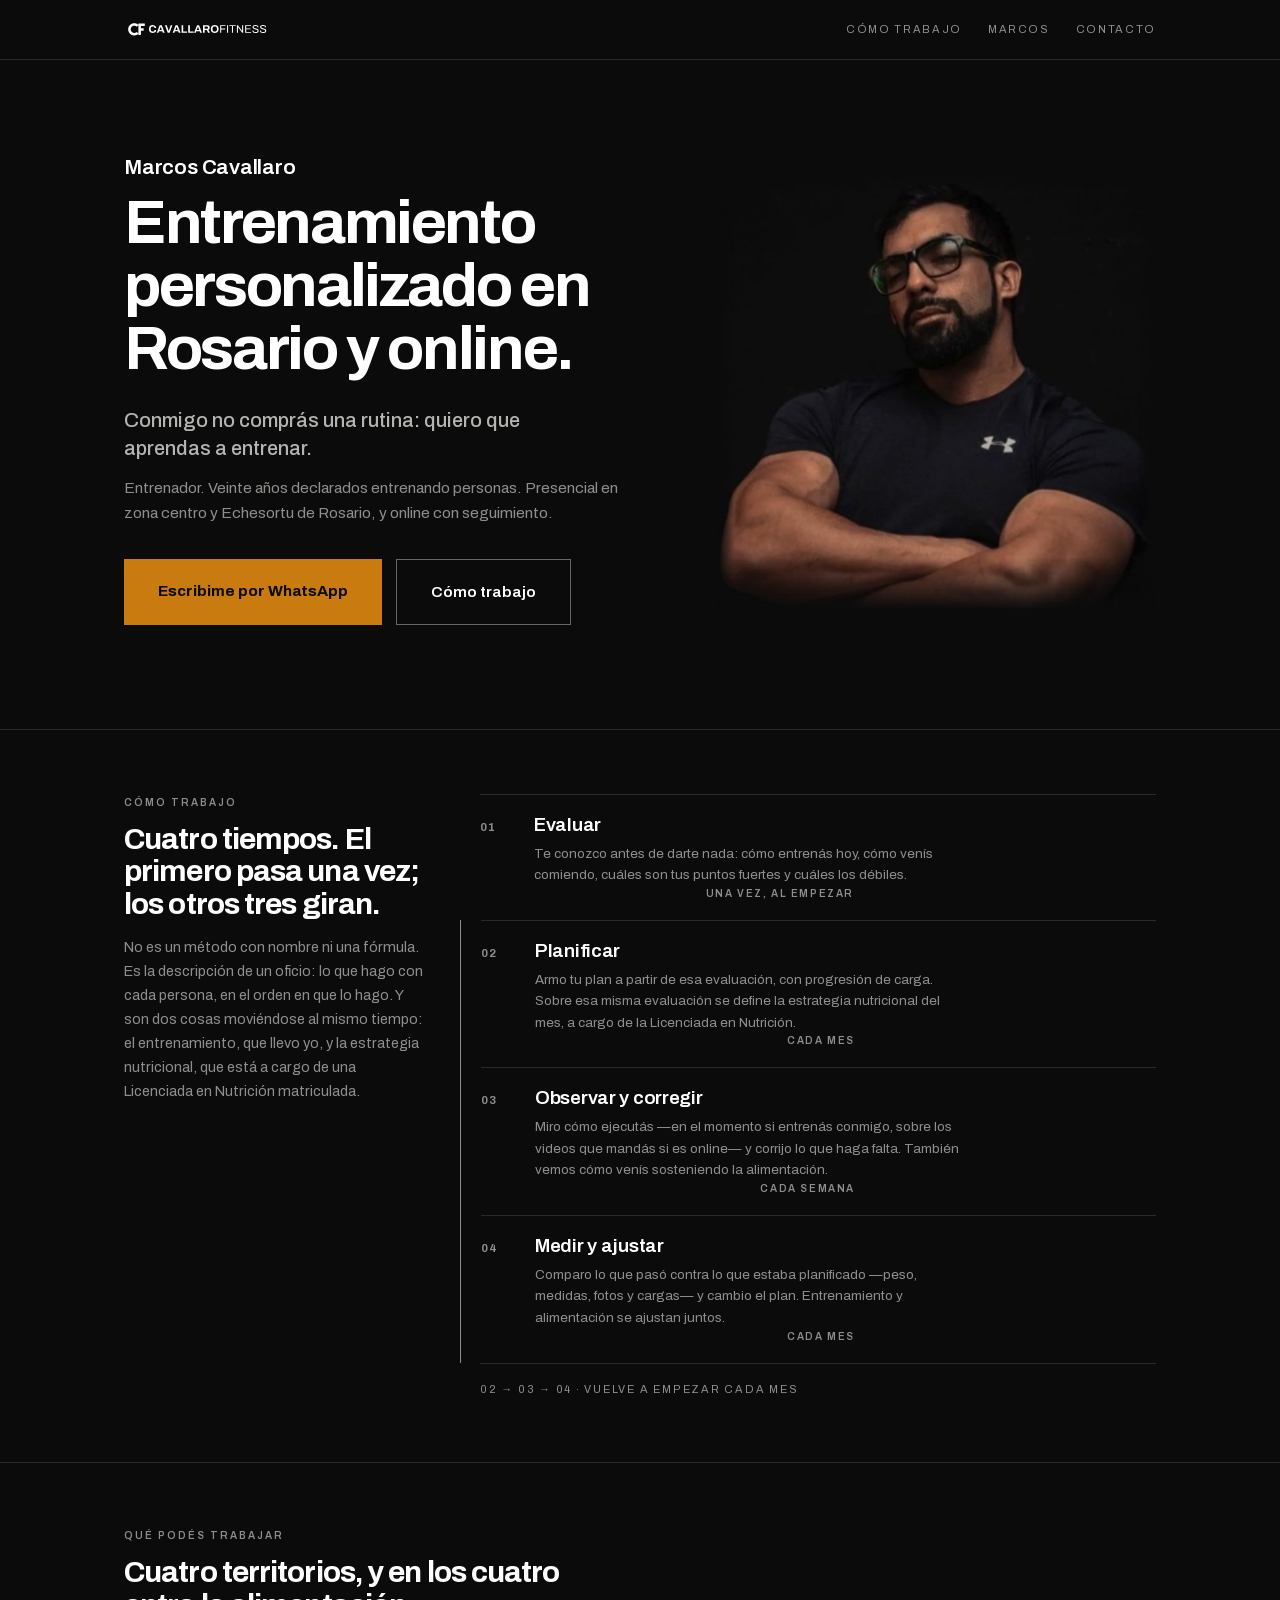
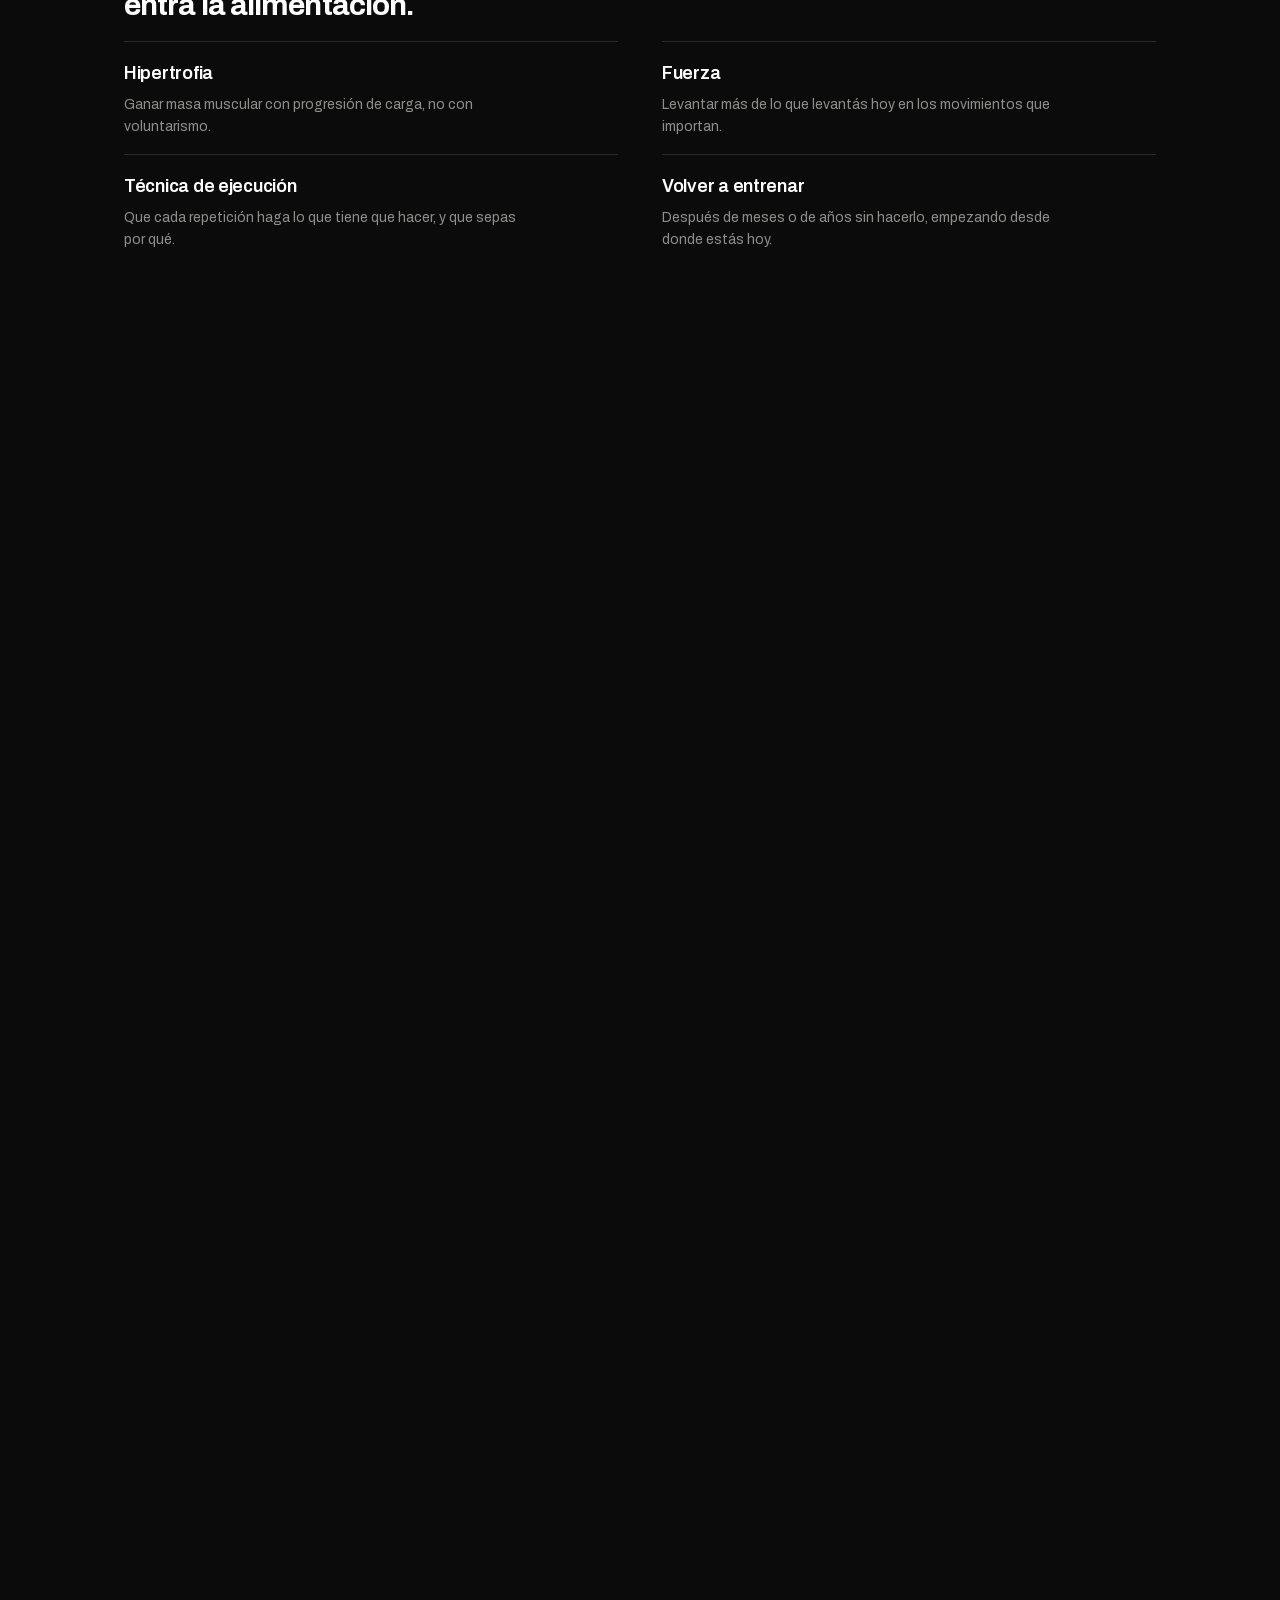
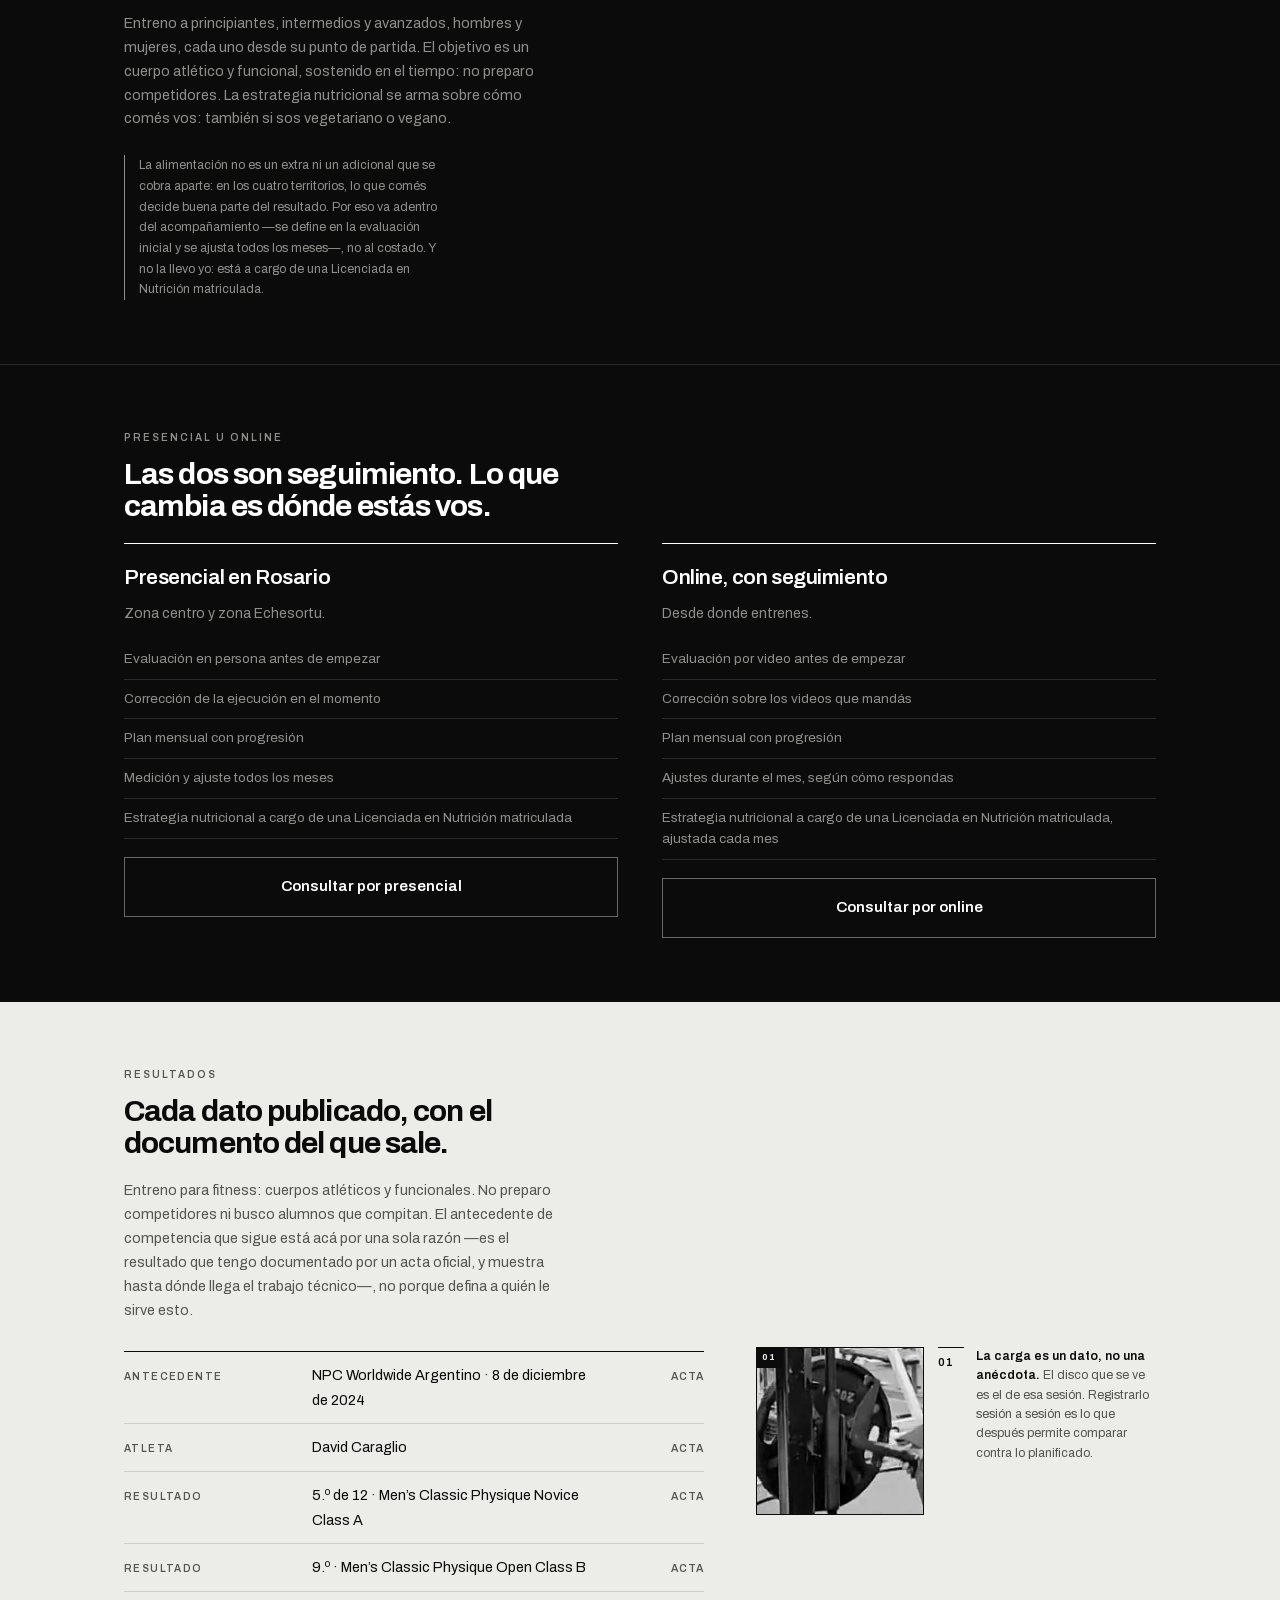
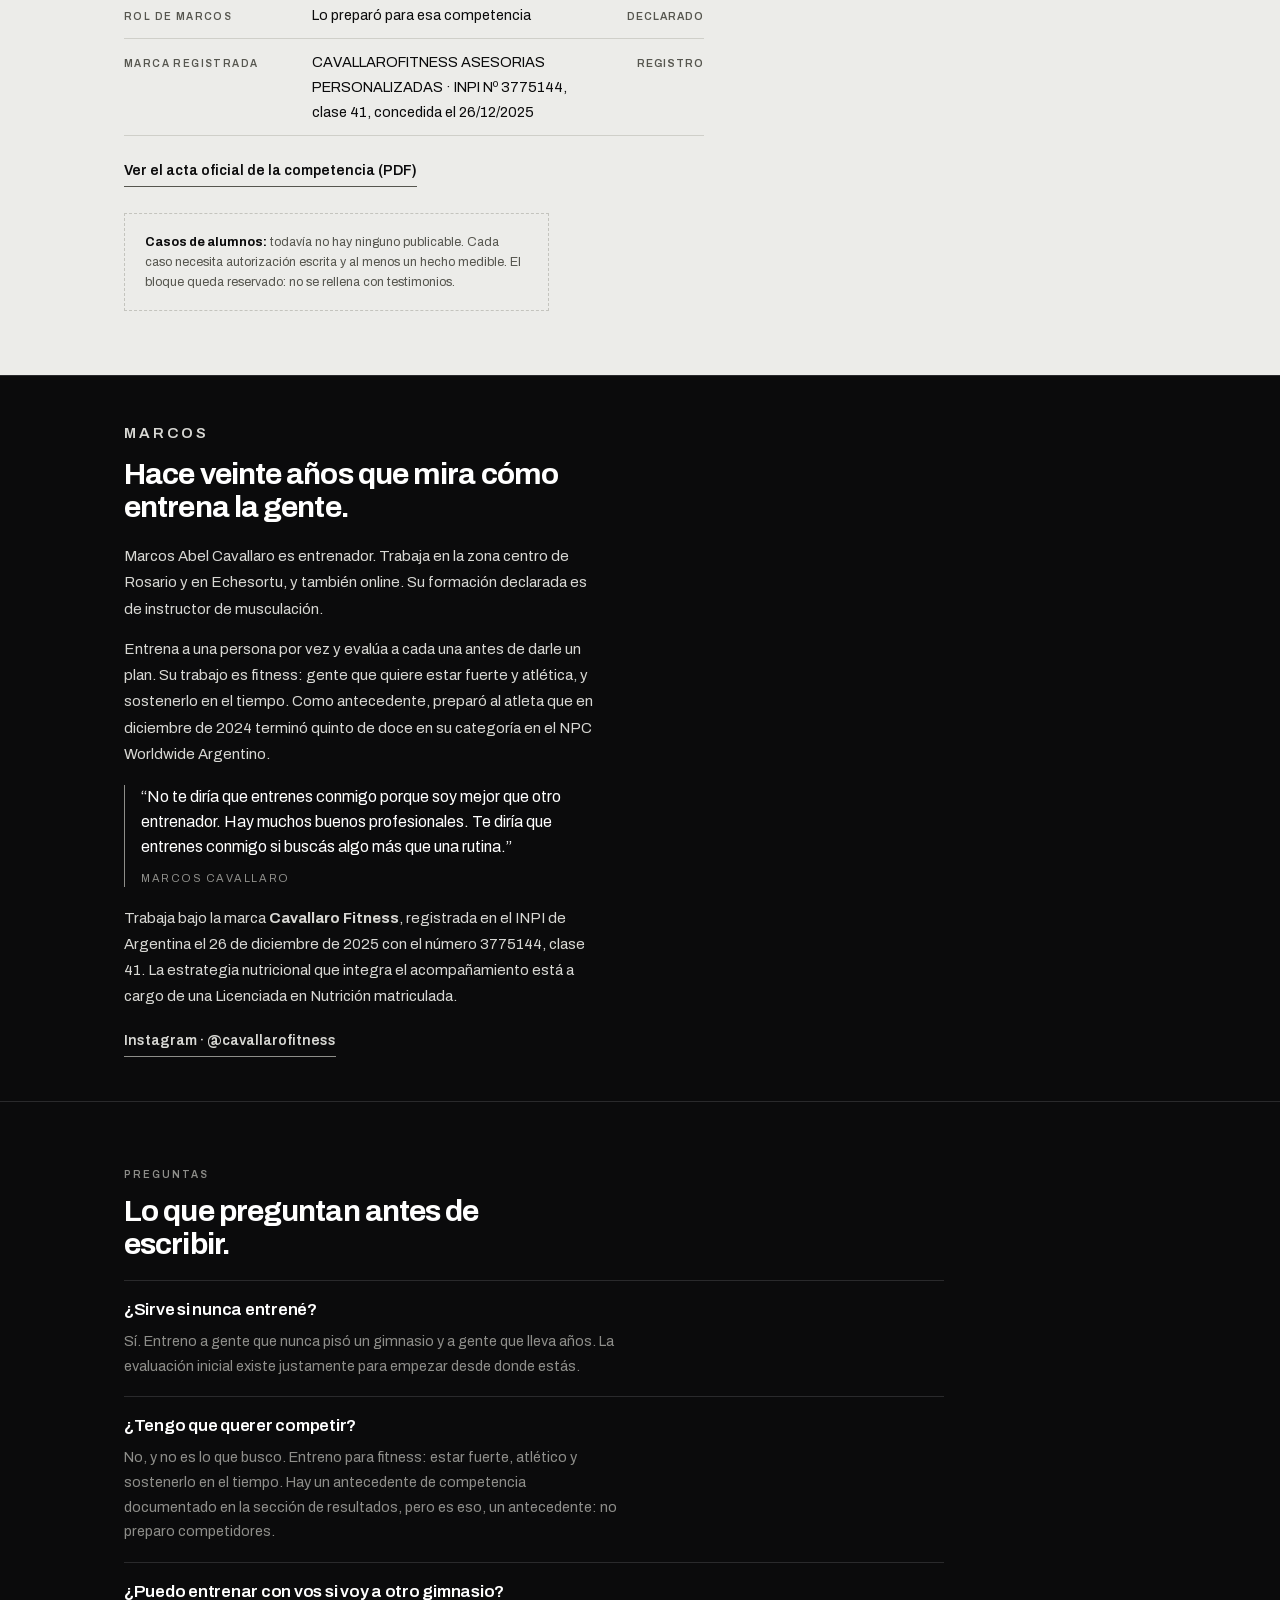
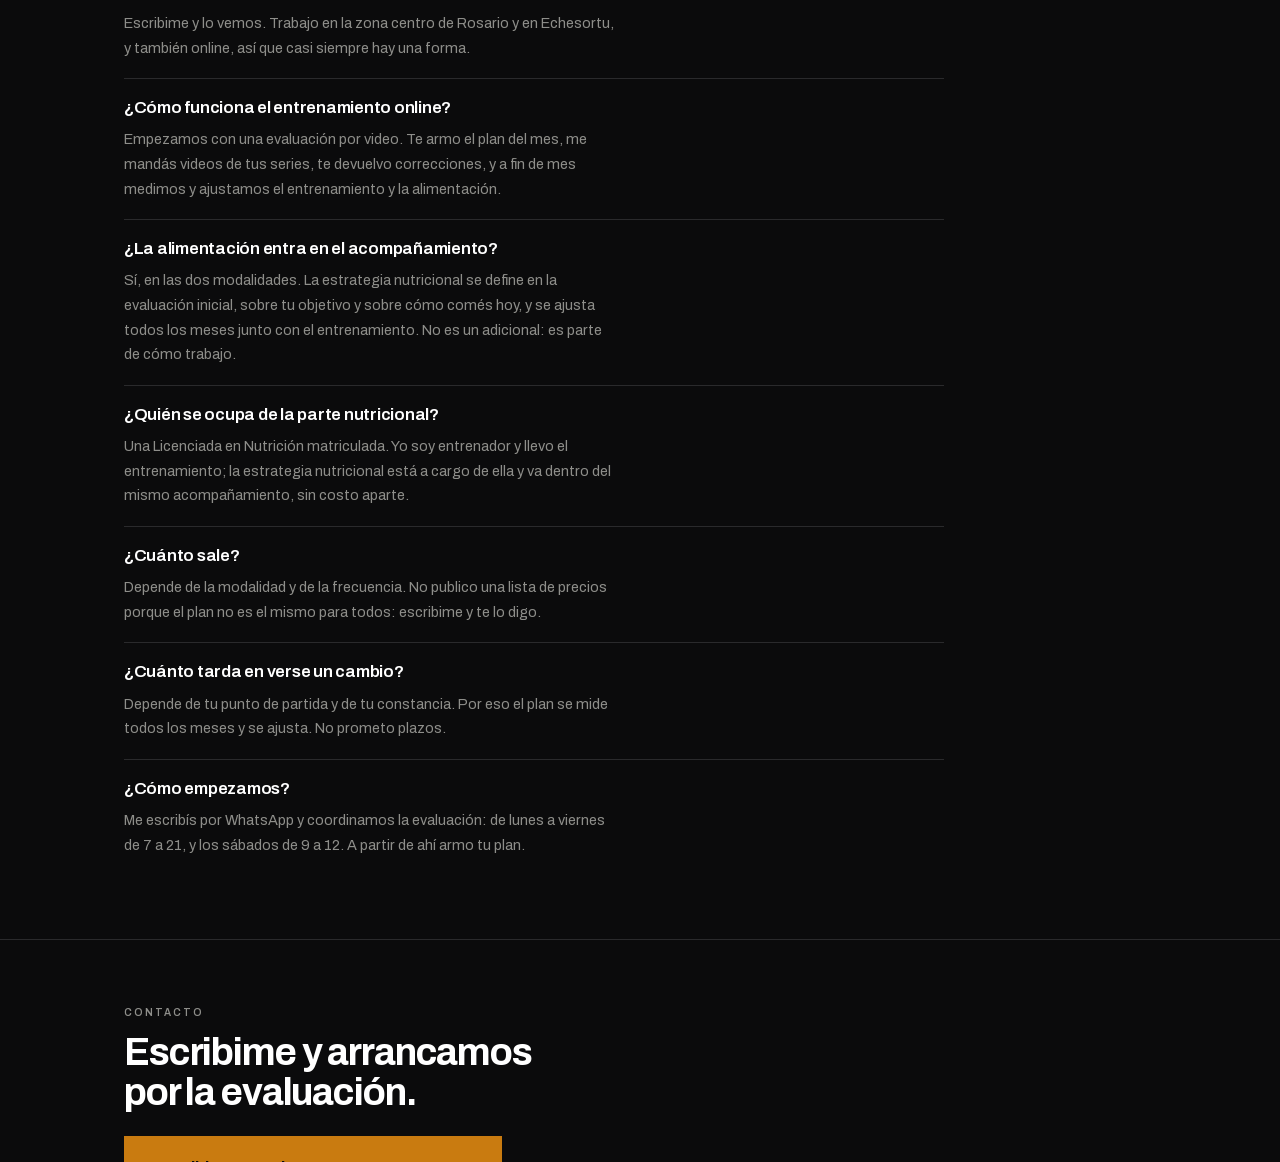
==== commit d6210bd2: "Asset propio para mobile en vez de recortar el de desktop entrenamiento-remo.webp queda exclusivamen" ====
--- a/index.html
+++ b/index.html
@@ -154,9 +154,13 @@
       </div>
     </div>
     <figure class="banda">
-      <img class="integra" src="assets/img/entrenamiento-remo.webp" width="1440" height="960"
-           loading="lazy" decoding="async"
-           alt="Remo con mancuerna a un brazo, con la rodilla y la mano apoyadas en el banco.">
+      <picture>
+        <source media="(max-width:639px)" srcset="assets/img/entrenamiento-remo-mobile.webp"
+                width="1120" height="1400">
+        <img class="integra" src="assets/img/entrenamiento-remo.webp" width="1440" height="960"
+             loading="lazy" decoding="async"
+             alt="Remo con mancuerna a un brazo, con la rodilla y la mano apoyadas en el banco.">
+      </picture>
     </figure>
     <p class="intro sep">Entreno a principiantes, intermedios y avanzados,
       hombres y mujeres, cada uno desde su punto de partida. El objetivo es un cuerpo atlético
--- a/assets/css/site.css
+++ b/assets/css/site.css
@@ -79,6 +79,7 @@
 .foto{width:100%;height:100%;object-fit:cover;background:var(--fondo)}
 .gram{display:flex;gap:14px;align-items:flex-start}
 .banda{margin-top:30px}
+.banda picture{display:block}
 .banda img{width:100%;height:auto}
 .recorte{position:relative;flex:0 0 auto;width:118px;height:118px;
   border:1px solid rgba(255,255,255,.85);background:var(--fondo)}
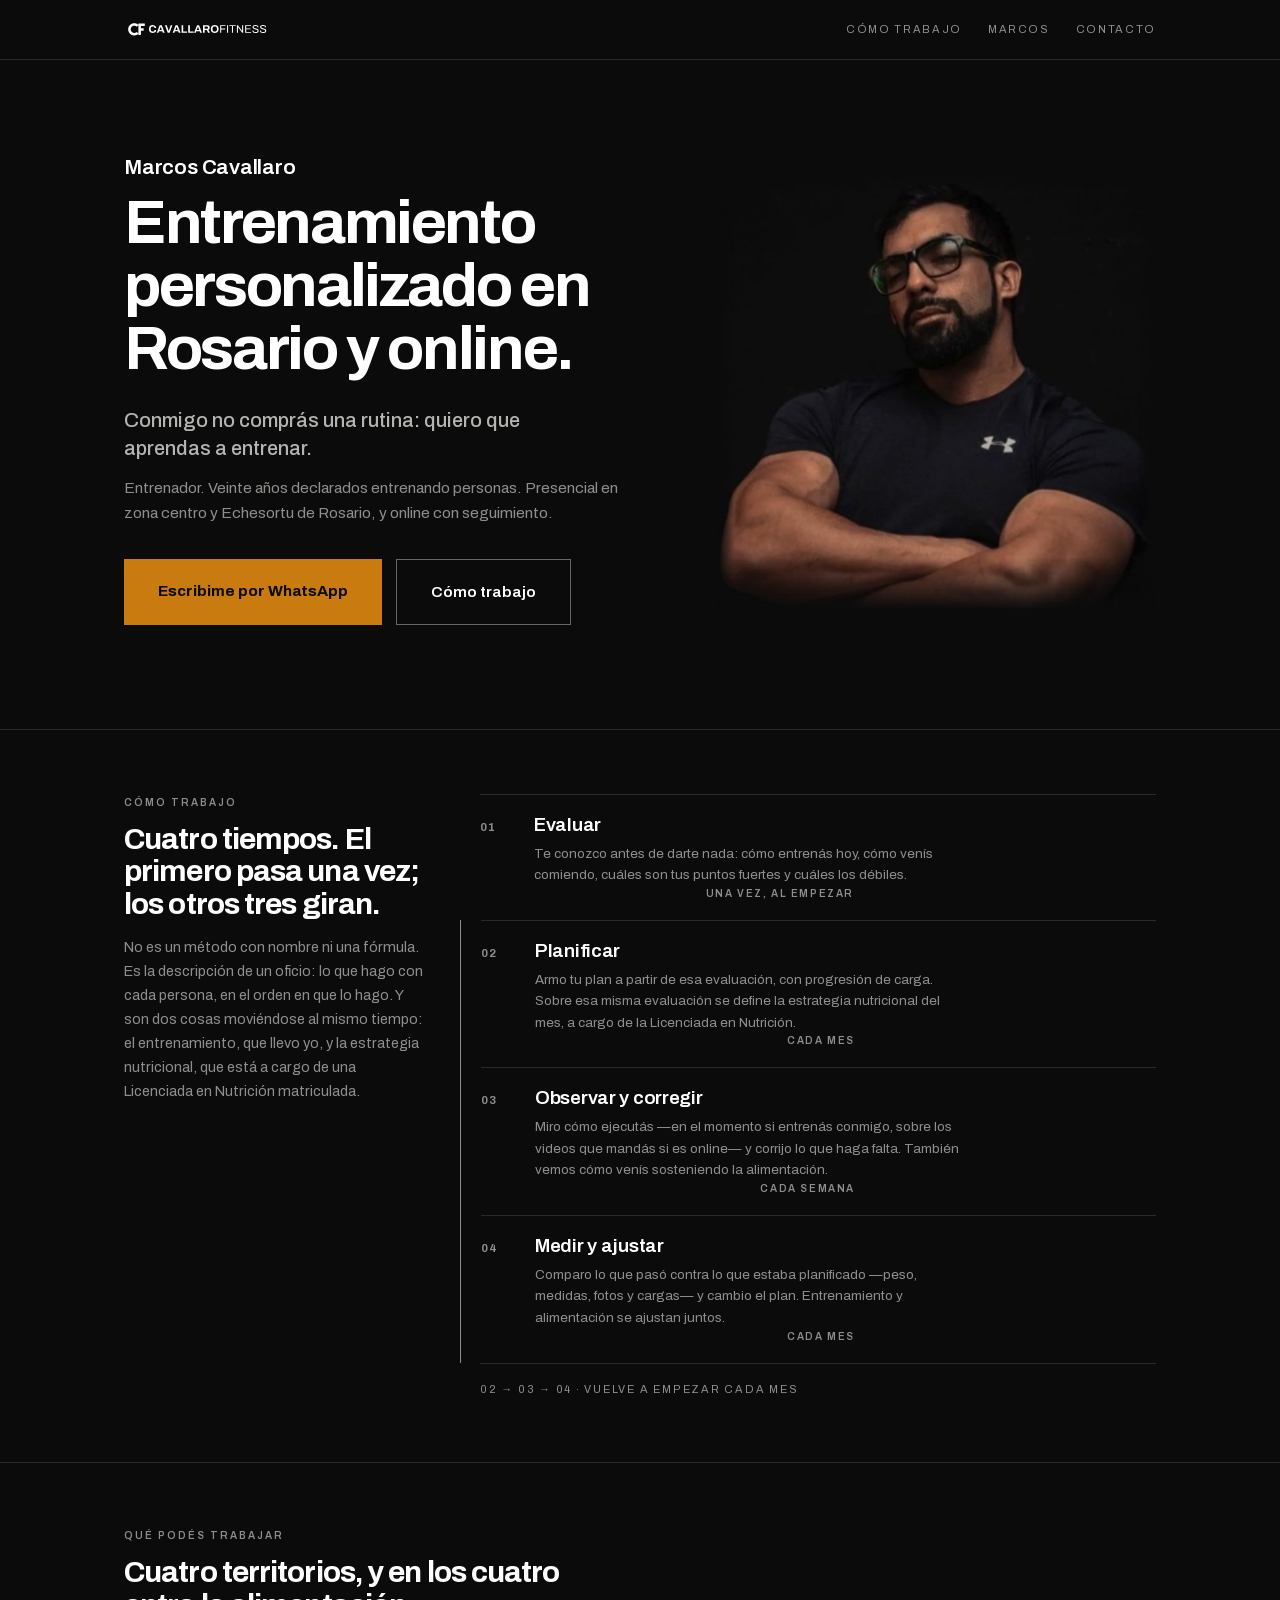
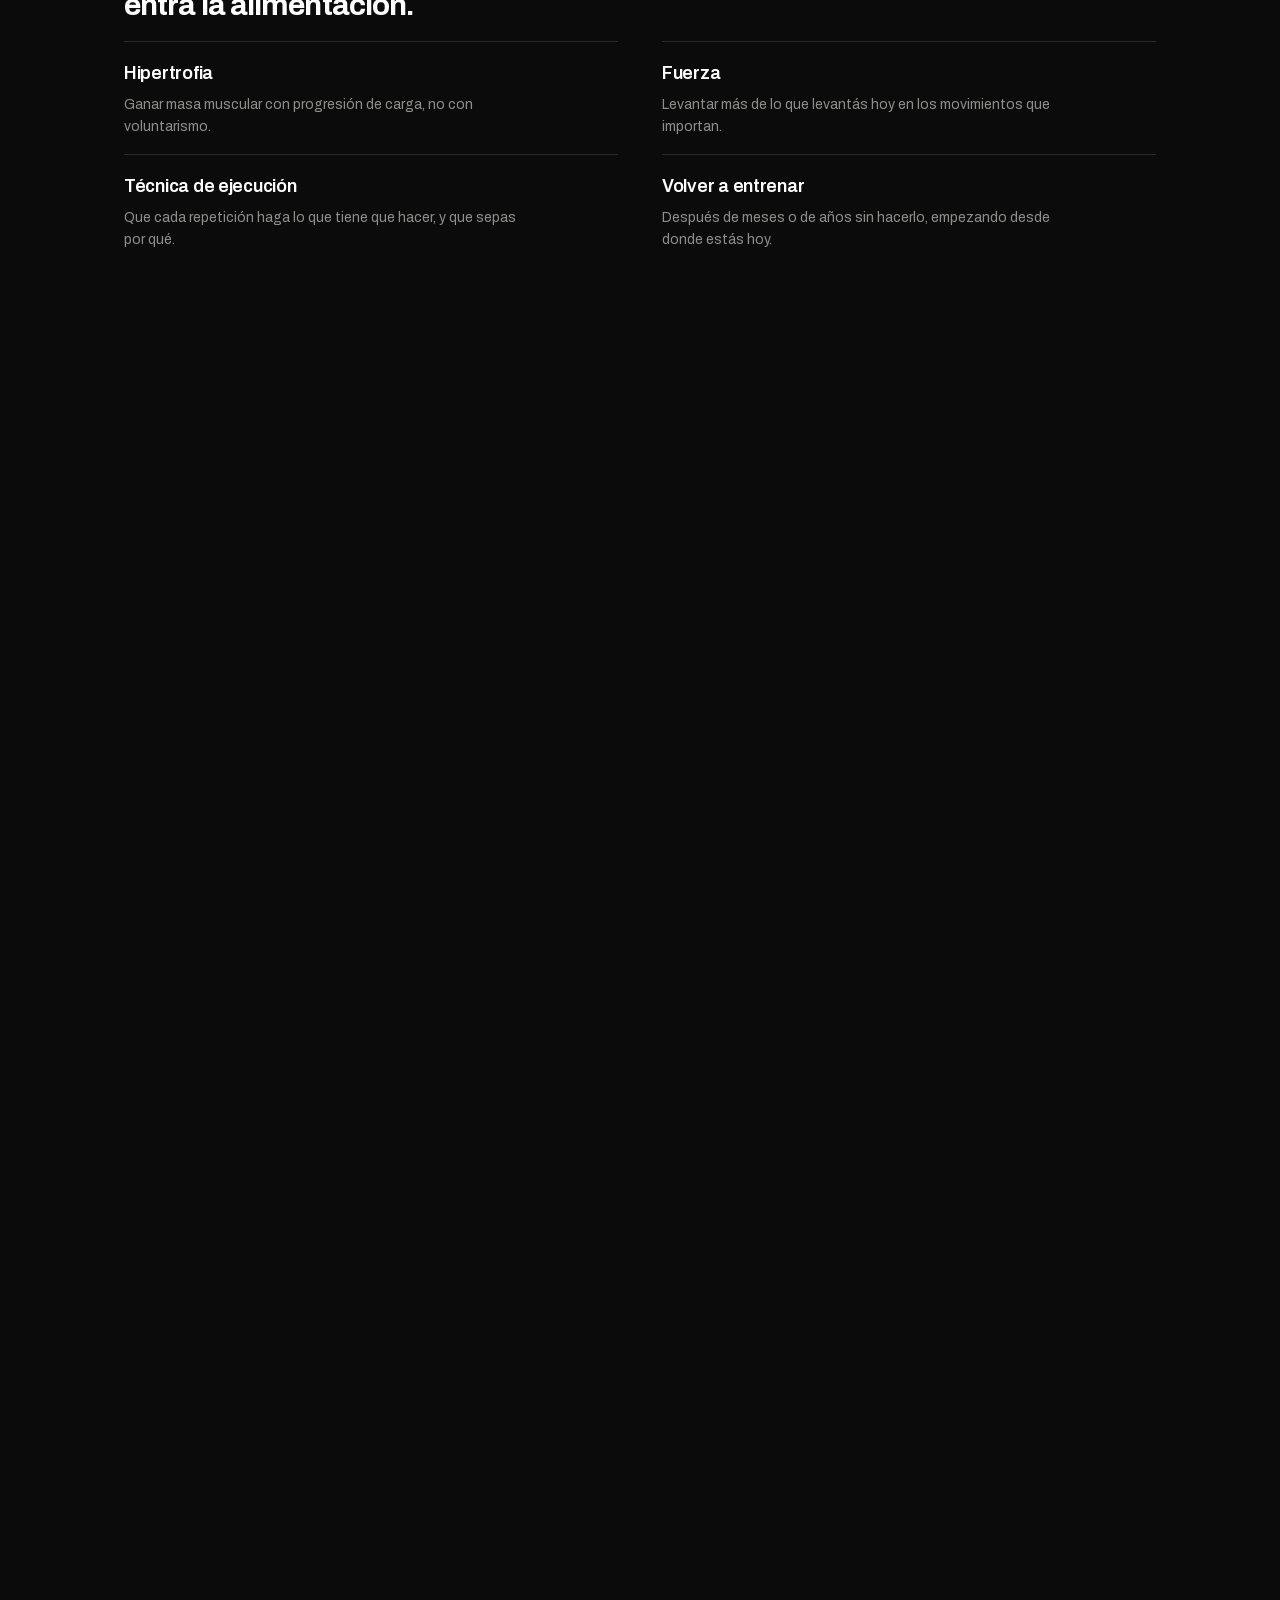
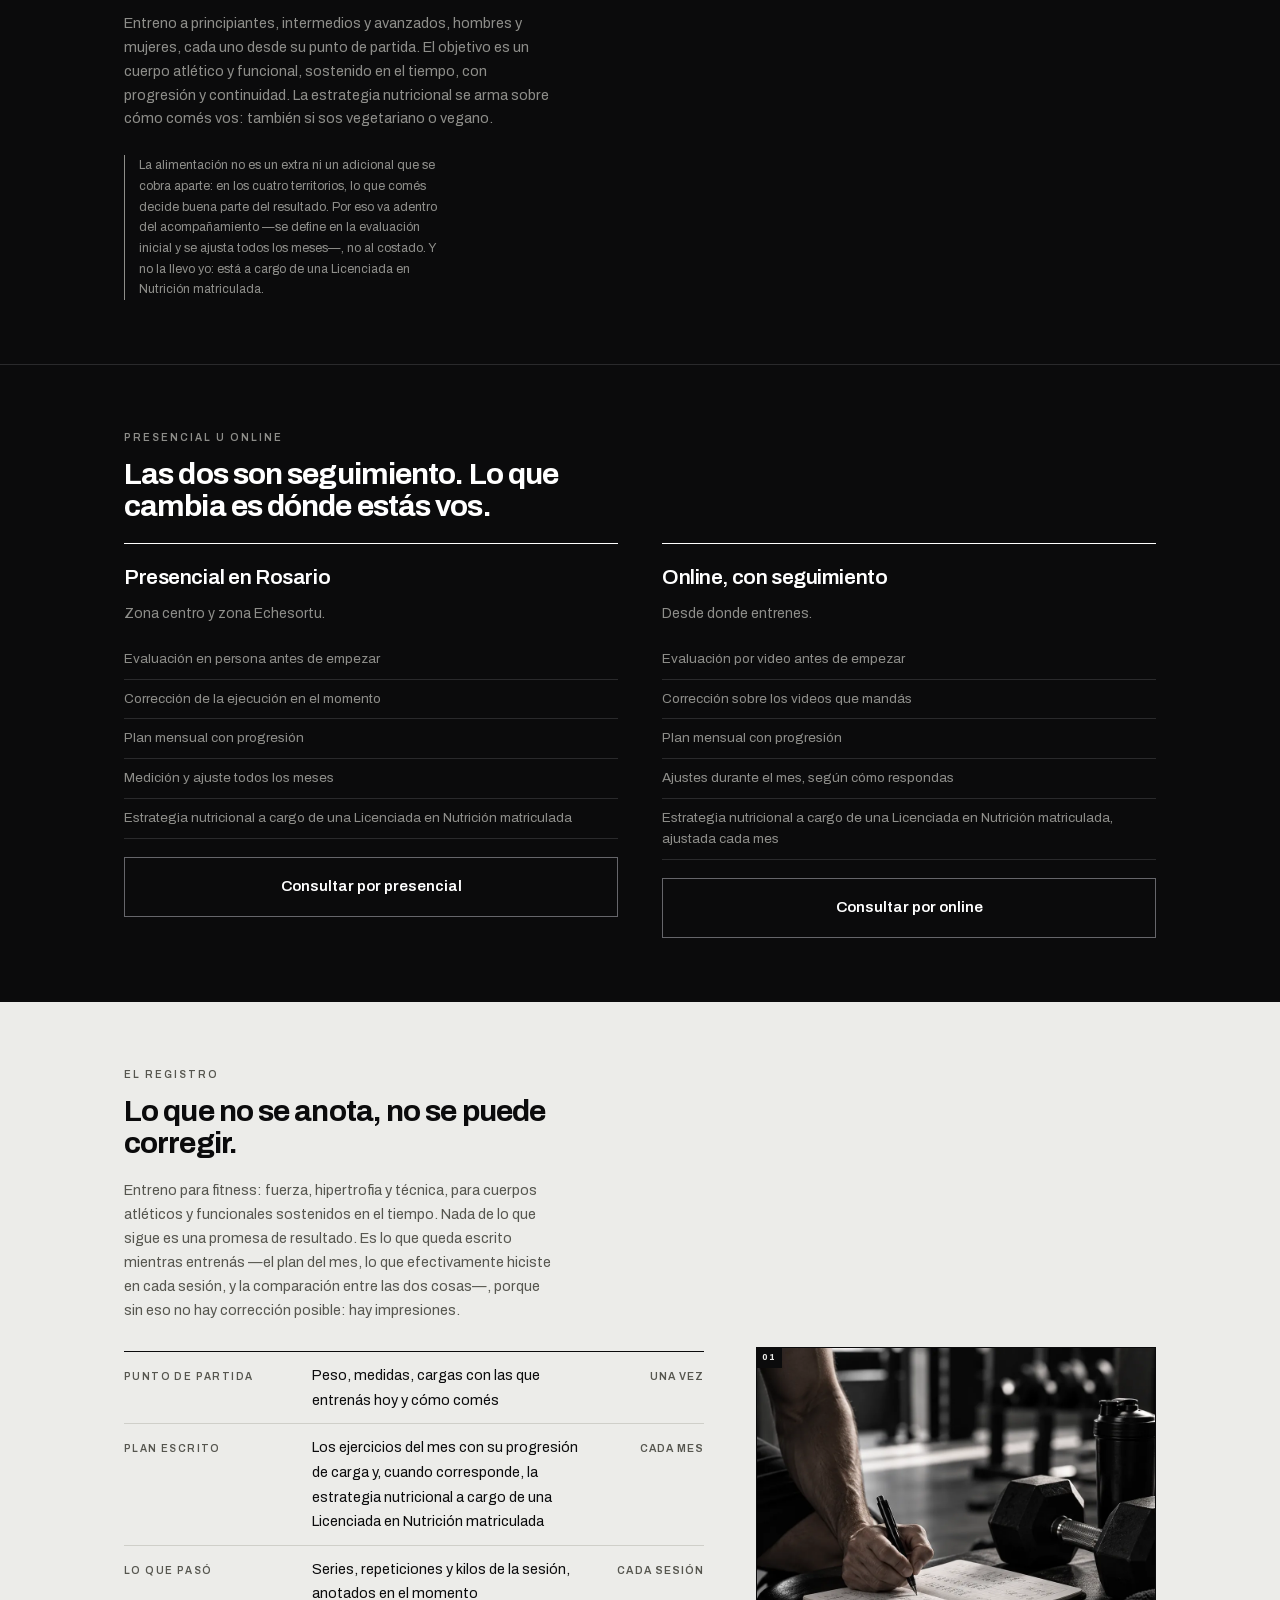
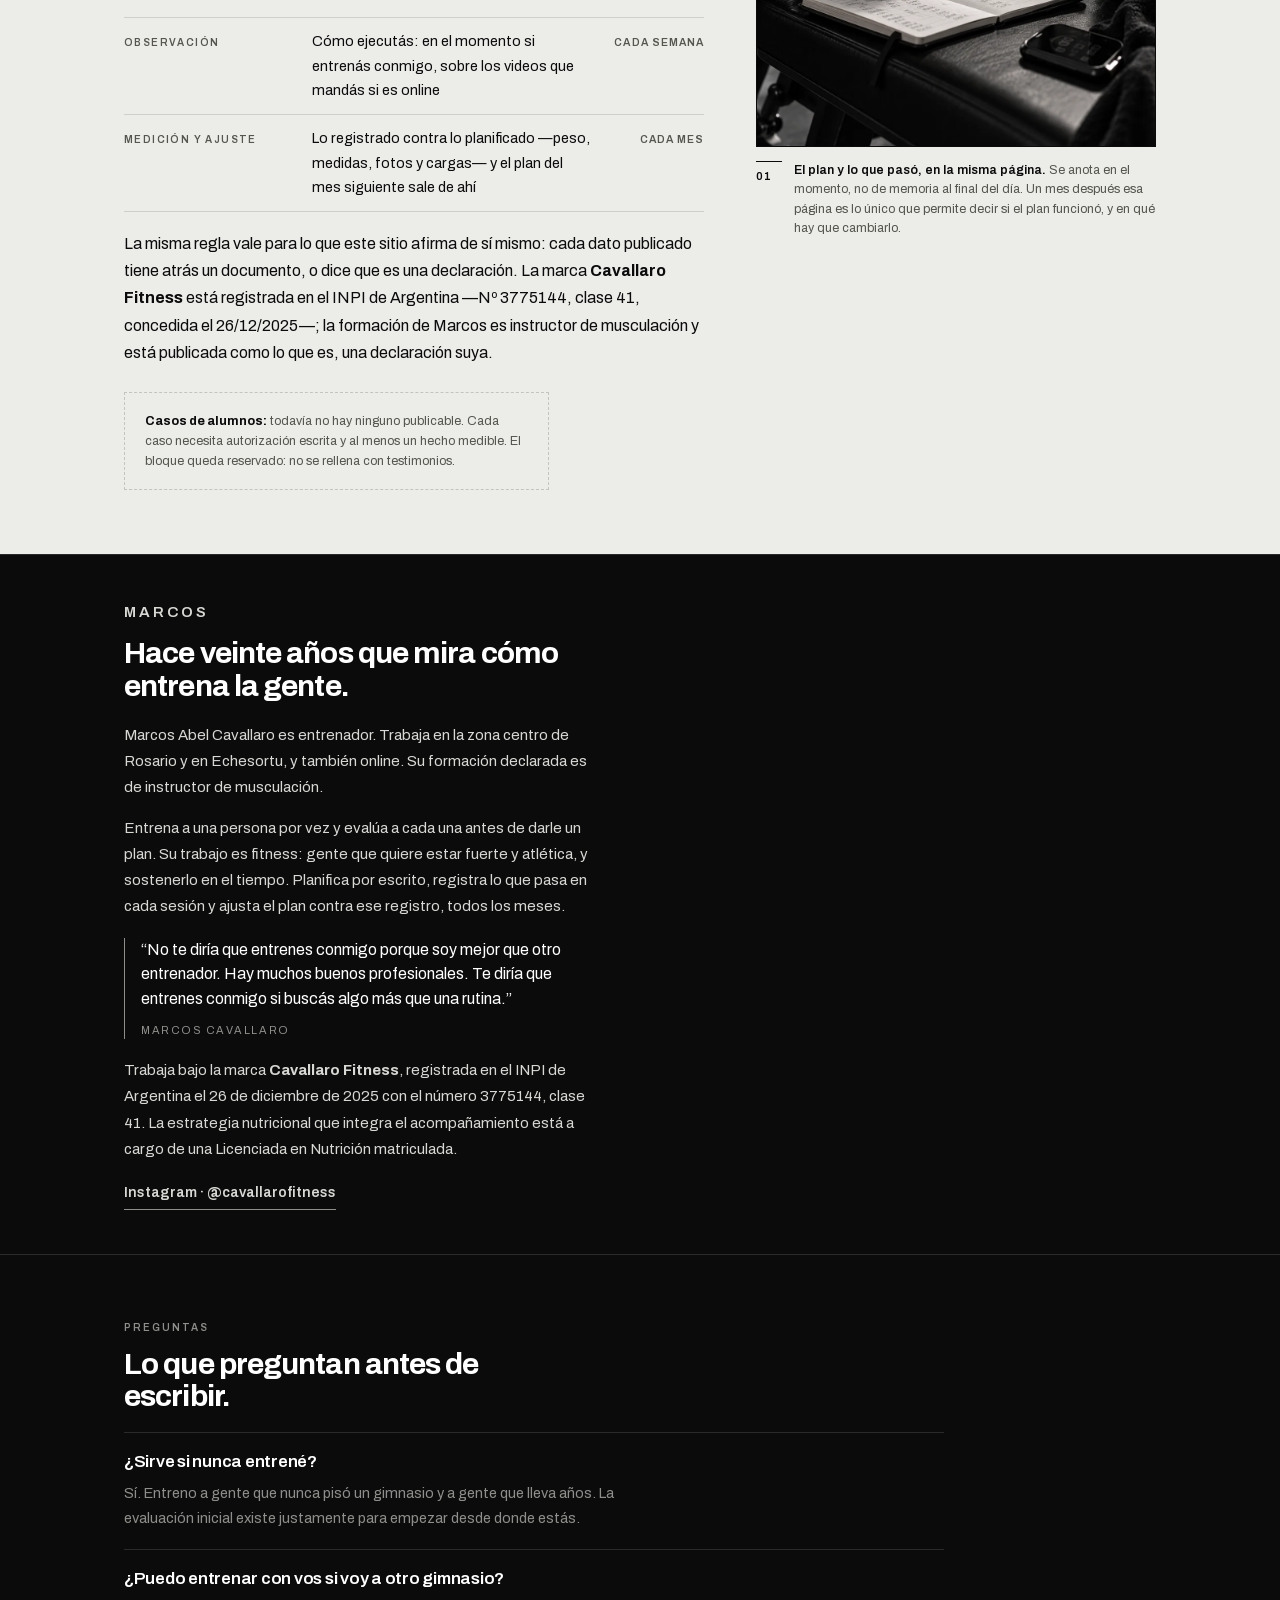
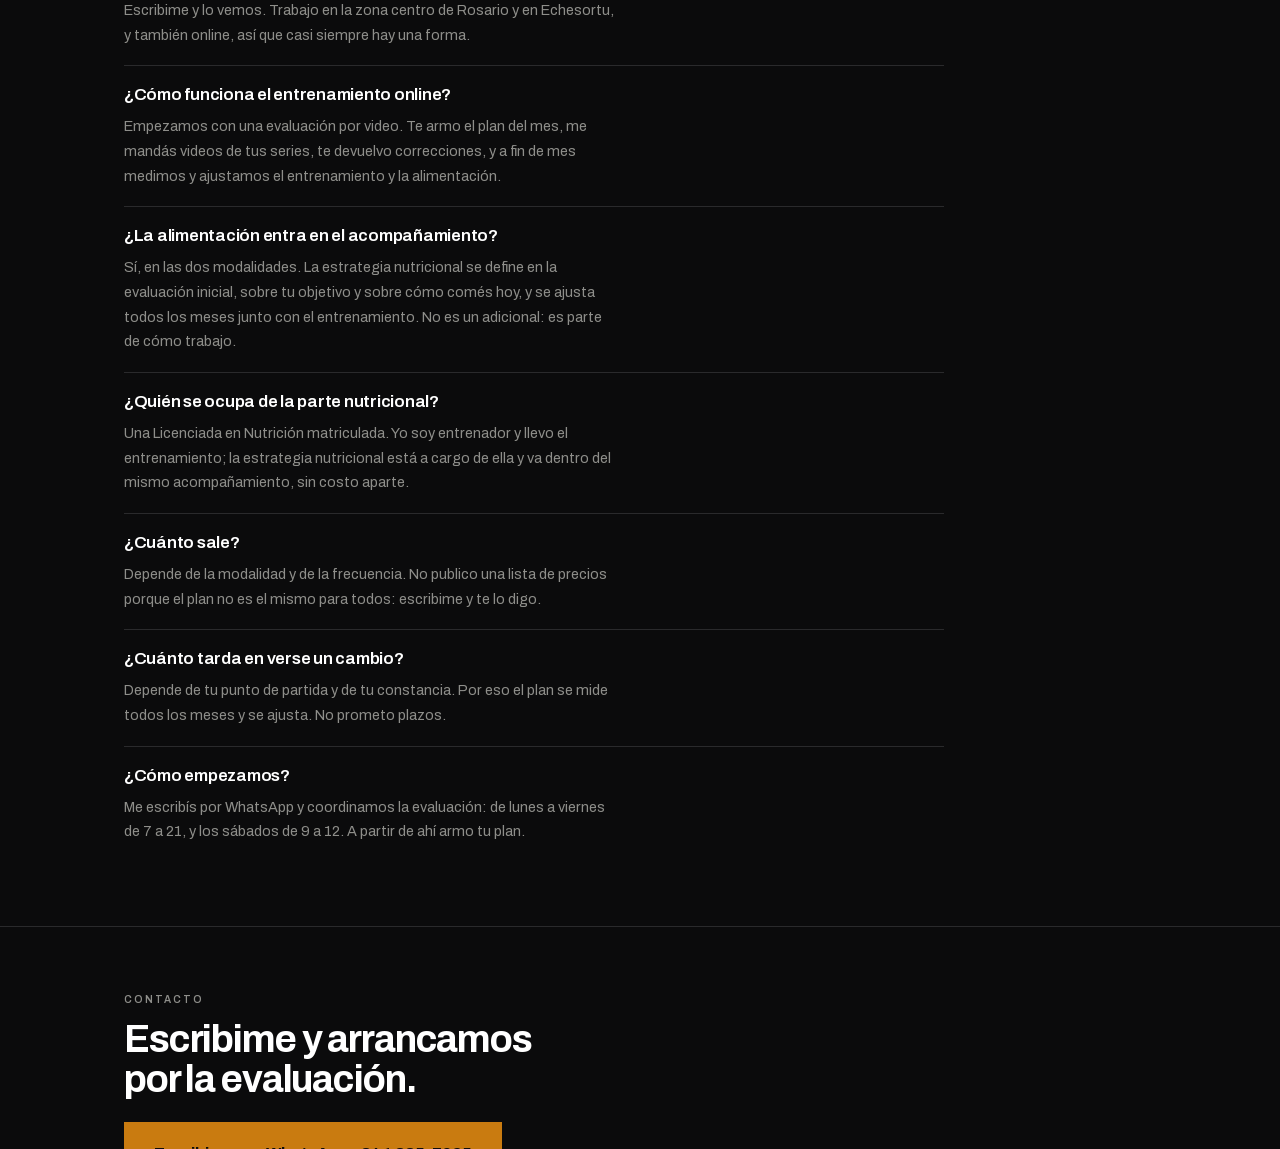
==== commit bd773115: "El territorio competitivo sale del relato publico Decision del titular: el posicionamiento visible s" ====
--- a/index.html
+++ b/index.html
@@ -164,8 +164,8 @@
     </figure>
     <p class="intro sep">Entreno a principiantes, intermedios y avanzados,
       hombres y mujeres, cada uno desde su punto de partida. El objetivo es un cuerpo atlético
-      y funcional, sostenido en el tiempo: no preparo competidores. La estrategia nutricional se
-      arma sobre cómo comés vos: también si sos vegetariano o vegano.</p>
+      y funcional, sostenido en el tiempo, con progresión y continuidad. La estrategia
+      nutricional se arma sobre cómo comés vos: también si sos vegetariano o vegano.</p>
     <p class="marg">La alimentación no es un extra ni un adicional que se cobra aparte: en los
       cuatro territorios, lo que comés decide buena parte del resultado. Por eso va adentro del
       acompañamiento —se define en la evaluación inicial y se ajusta todos los meses—, no al
@@ -210,53 +210,55 @@
   </div>
 </section>
 
-<!-- ═══ 5 · RESULTADOS · territorio papel · evidencia verificable ══════ -->
+<!-- ═══ 5 · EL REGISTRO · territorio papel · evidencia verificable ═══ -->
 <section class="sec papel" id="resultados" aria-labelledby="h2-resultados">
   <div class="w">
-    <p class="eti">Resultados</p>
-    <h2 class="st" id="h2-resultados">Cada dato publicado, con el documento del que sale.</h2>
-    <p class="intro encuadre">Entreno para fitness: cuerpos atléticos y funcionales. No preparo
-      competidores ni busco alumnos que compitan. El antecedente de competencia que sigue está
-      acá por una sola razón —es el resultado que tengo documentado por un acta oficial, y muestra
-      hasta dónde llega el trabajo técnico—, no porque defina a quién le sirve esto.</p>
+    <p class="eti">El registro</p>
+    <h2 class="st" id="h2-resultados">Lo que no se anota, no se puede corregir.</h2>
+    <p class="intro encuadre">Entreno para fitness: fuerza, hipertrofia y técnica, para cuerpos
+      atléticos y funcionales sostenidos en el tiempo. Nada de lo que sigue es una promesa de
+      resultado. Es lo que queda escrito mientras entrenás —el plan del mes, lo que efectivamente
+      hiciste en cada sesión, y la comparación entre las dos cosas—, porque sin eso no hay
+      corrección posible: hay impresiones.</p>
     <div class="evid">
       <div>
         <dl class="ficha">
-          <div class="fila"><dt class="k">Antecedente</dt>
-            <dd>NPC Worldwide Argentino · 8 de diciembre de 2024</dd>
-            <dd class="p">Acta</dd></div>
-          <div class="fila"><dt class="k">Atleta</dt>
-            <dd>David Caraglio</dd>
-            <dd class="p">Acta</dd></div>
-          <div class="fila"><dt class="k">Resultado</dt>
-            <dd>5.º de 12 · Men’s Classic Physique Novice Class A</dd>
-            <dd class="p">Acta</dd></div>
-          <div class="fila"><dt class="k">Resultado</dt>
-            <dd>9.º · Men’s Classic Physique Open Class B</dd>
-            <dd class="p">Acta</dd></div>
-          <div class="fila"><dt class="k">Rol de Marcos</dt>
-            <dd>Lo preparó para esa competencia</dd>
-            <dd class="p">Declarado</dd></div>
-          <div class="fila"><dt class="k">Marca registrada</dt>
-            <dd>CAVALLAROFITNESS ASESORIAS PERSONALIZADAS · INPI Nº&nbsp;3775144, clase 41,
-              concedida el 26/12/2025</dd>
-            <dd class="p">Registro</dd></div>
+          <div class="fila"><dt class="k">Punto de partida</dt>
+            <dd>Peso, medidas, cargas con las que entrenás hoy y cómo comés</dd>
+            <dd class="p">Una vez</dd></div>
+          <div class="fila"><dt class="k">Plan escrito</dt>
+            <dd>Los ejercicios del mes con su progresión de carga y, cuando corresponde, la
+              estrategia nutricional a cargo de una Licenciada en Nutrición matriculada</dd>
+            <dd class="p">Cada mes</dd></div>
+          <div class="fila"><dt class="k">Lo que pasó</dt>
+            <dd>Series, repeticiones y kilos de la sesión, anotados en el momento</dd>
+            <dd class="p">Cada sesión</dd></div>
+          <div class="fila"><dt class="k">Observación</dt>
+            <dd>Cómo ejecutás: en el momento si entrenás conmigo, sobre los videos que mandás
+              si es online</dd>
+            <dd class="p">Cada semana</dd></div>
+          <div class="fila"><dt class="k">Medición y ajuste</dt>
+            <dd>Lo registrado contra lo planificado —peso, medidas, fotos y cargas— y el plan
+              del mes siguiente sale de ahí</dd>
+            <dd class="p">Cada mes</dd></div>
         </dl>
-        <p class="sep-s">
-          <a class="enl" href="https://www.npcsudamerica.com/wp-content/uploads/2025/03/2024-NPC-Worldwide-Argentino-Final-Placings-with-Overalls.pdf"
-             target="_blank" rel="noopener">Ver el acta oficial de la competencia (PDF)</a>
-        </p>
+        <p class="sep-s">La misma regla vale para lo que este sitio afirma de sí mismo: cada
+          dato publicado tiene atrás un documento, o dice que es una declaración. La marca
+          <b>Cavallaro Fitness</b> está registrada en el INPI de Argentina —Nº&nbsp;3775144,
+          clase 41, concedida el 26/12/2025—; la formación de Marcos es instructor de
+          musculación y está publicada como lo que es, una declaración suya.</p>
       </div>
       <figure class="gram evid-gram">
         <div class="recorte">
-          <img src="assets/img/recorte-disco.webp" width="180" height="180" loading="lazy"
-               alt="Detalle recortado de la misma sesión: el disco de 20 kilos cargado en la barra.">
+          <img src="assets/img/registro-cuaderno.webp" width="1000" height="1000" loading="lazy"
+               alt="Anotando a mano series y kilos en un cuaderno apoyado sobre el banco, junto a la mancuerna de la serie.">
           <span class="n" aria-hidden="true">01</span>
         </div>
         <figcaption class="nota">
           <span class="n" aria-hidden="true">01</span>
-          <p><b>La carga es un dato, no una anécdota.</b> El disco que se ve es el de esa sesión.
-            Registrarlo sesión a sesión es lo que después permite comparar contra lo planificado.</p>
+          <p><b>El plan y lo que pasó, en la misma página.</b> Se anota en el momento, no de
+            memoria al final del día. Un mes después esa página es lo único que permite decir
+            si el plan funcionó, y en qué hay que cambiarlo.</p>
         </figcaption>
       </figure>
     </div>
@@ -274,9 +276,9 @@
     <p>Marcos Abel Cavallaro es entrenador. Trabaja en la zona centro de Rosario y en Echesortu,
       y también online. Su formación declarada es de instructor de musculación.</p>
     <p>Entrena a una persona por vez y evalúa a cada una antes de darle un plan. Su trabajo es
-      fitness: gente que quiere estar fuerte y atlética, y sostenerlo en el tiempo. Como
-      antecedente, preparó al atleta que en diciembre de 2024 terminó quinto de doce en su
-      categoría en el NPC Worldwide Argentino.</p>
+      fitness: gente que quiere estar fuerte y atlética, y sostenerlo en el tiempo. Planifica por
+      escrito, registra lo que pasa en cada sesión y ajusta el plan contra ese registro, todos
+      los meses.</p>
     <blockquote>“No te diría que entrenes conmigo porque soy mejor que otro entrenador. Hay
       muchos buenos profesionales. Te diría que entrenes conmigo si buscás algo más que una
       rutina.”<cite>Marcos Cavallaro</cite></blockquote>
@@ -300,12 +302,6 @@
         <h3>¿Sirve si nunca entrené?</h3>
         <p>Sí. Entreno a gente que nunca pisó un gimnasio y a gente que lleva años. La evaluación
           inicial existe justamente para empezar desde donde estás.</p>
-      </div>
-      <div class="par">
-        <h3>¿Tengo que querer competir?</h3>
-        <p>No, y no es lo que busco. Entreno para fitness: estar fuerte, atlético y sostenerlo en
-          el tiempo. Hay un antecedente de competencia documentado en la sección de resultados,
-          pero es eso, un antecedente: no preparo competidores.</p>
       </div>
       <div class="par">
         <h3>¿Puedo entrenar con vos si voy a otro gimnasio?</h3>
@@ -438,11 +434,6 @@
       "hasPart": {
         "@id": "https://marcoscavallaro.com/#preguntas"
       },
-      "citation": {
-        "@type": "CreativeWork",
-        "name": "2024 NPC Worldwide Argentino — Final Placings with Overalls",
-        "url": "https://www.npcsudamerica.com/wp-content/uploads/2025/03/2024-NPC-Worldwide-Argentino-Final-Placings-with-Overalls.pdf"
-      },
       "creator": {
         "@id": "https://marcoscavallaro.com/#ownsite"
       },
@@ -611,14 +602,6 @@
         },
         {
           "@type": "Question",
-          "name": "¿Tengo que querer competir?",
-          "acceptedAnswer": {
-            "@type": "Answer",
-            "text": "No, y no es lo que busco. Entreno para fitness: estar fuerte, atlético y sostenerlo en el tiempo. Hay un antecedente de competencia documentado en la sección de resultados, pero es eso, un antecedente: no preparo competidores."
-          }
-        },
-        {
-          "@type": "Question",
           "name": "¿Puedo entrenar con vos si voy a otro gimnasio?",
           "acceptedAnswer": {
             "@type": "Answer",
--- a/assets/css/site.css
+++ b/assets/css/site.css
@@ -162,7 +162,12 @@
   text-transform:uppercase;color:var(--sec-p);margin-bottom:1px}
 .fila .p{font-size:10.5px;font-weight:600;letter-spacing:.1em;text-transform:uppercase;
   text-align:right;color:var(--sec-p);font-variant-numeric:tabular-nums;white-space:nowrap}
-.evid-gram{margin-top:26px}
+/* La fotografía de §5 es representación central del trabajo, no evidencia
+   auxiliar: ocupa el ancho de su columna y la nota baja debajo. La gramática
+   —filete, 01 invertido, nota— no cambia; cambia el plano. */
+.evid-gram{display:block;margin-top:26px}
+.evid-gram .recorte{width:100%;height:auto;max-width:420px;aspect-ratio:1/1}
+.evid-gram .nota{margin-top:14px;max-width:420px}
 .reserv{border:1px dashed #C4C4BE;padding:18px 20px;color:var(--sec-p);font-size:12.5px;
   line-height:1.6;max-width:34em;margin-top:26px}
 .reserv b{color:var(--txt-p)}
@@ -210,6 +215,7 @@
   :root{--pad:16px}
   .gram{gap:11px}
   .recorte{width:104px;height:104px}
+  .evid-gram .recorte{width:100%;height:auto}
   .nota{grid-template-columns:22px 1fr;gap:9px}
   .hero h1 .serv{font-size:30px}
   .hero .dif{font-size:17px}
@@ -263,7 +269,8 @@
   .item p{font-size:14px}
   .evid{display:grid;grid-template-columns:1fr 400px;gap:52px;align-items:start}
   .evid-gram{margin-top:0}
-  .papel .recorte{width:168px;height:168px}
+  .papel .evid-gram .recorte{width:100%;height:auto;max-width:none}
+  .evid-gram .nota{max-width:none}
   .contacto h2{font-size:38px}
   .contacto .cta{display:inline-block;padding:18px 30px;font-size:16px}
 }
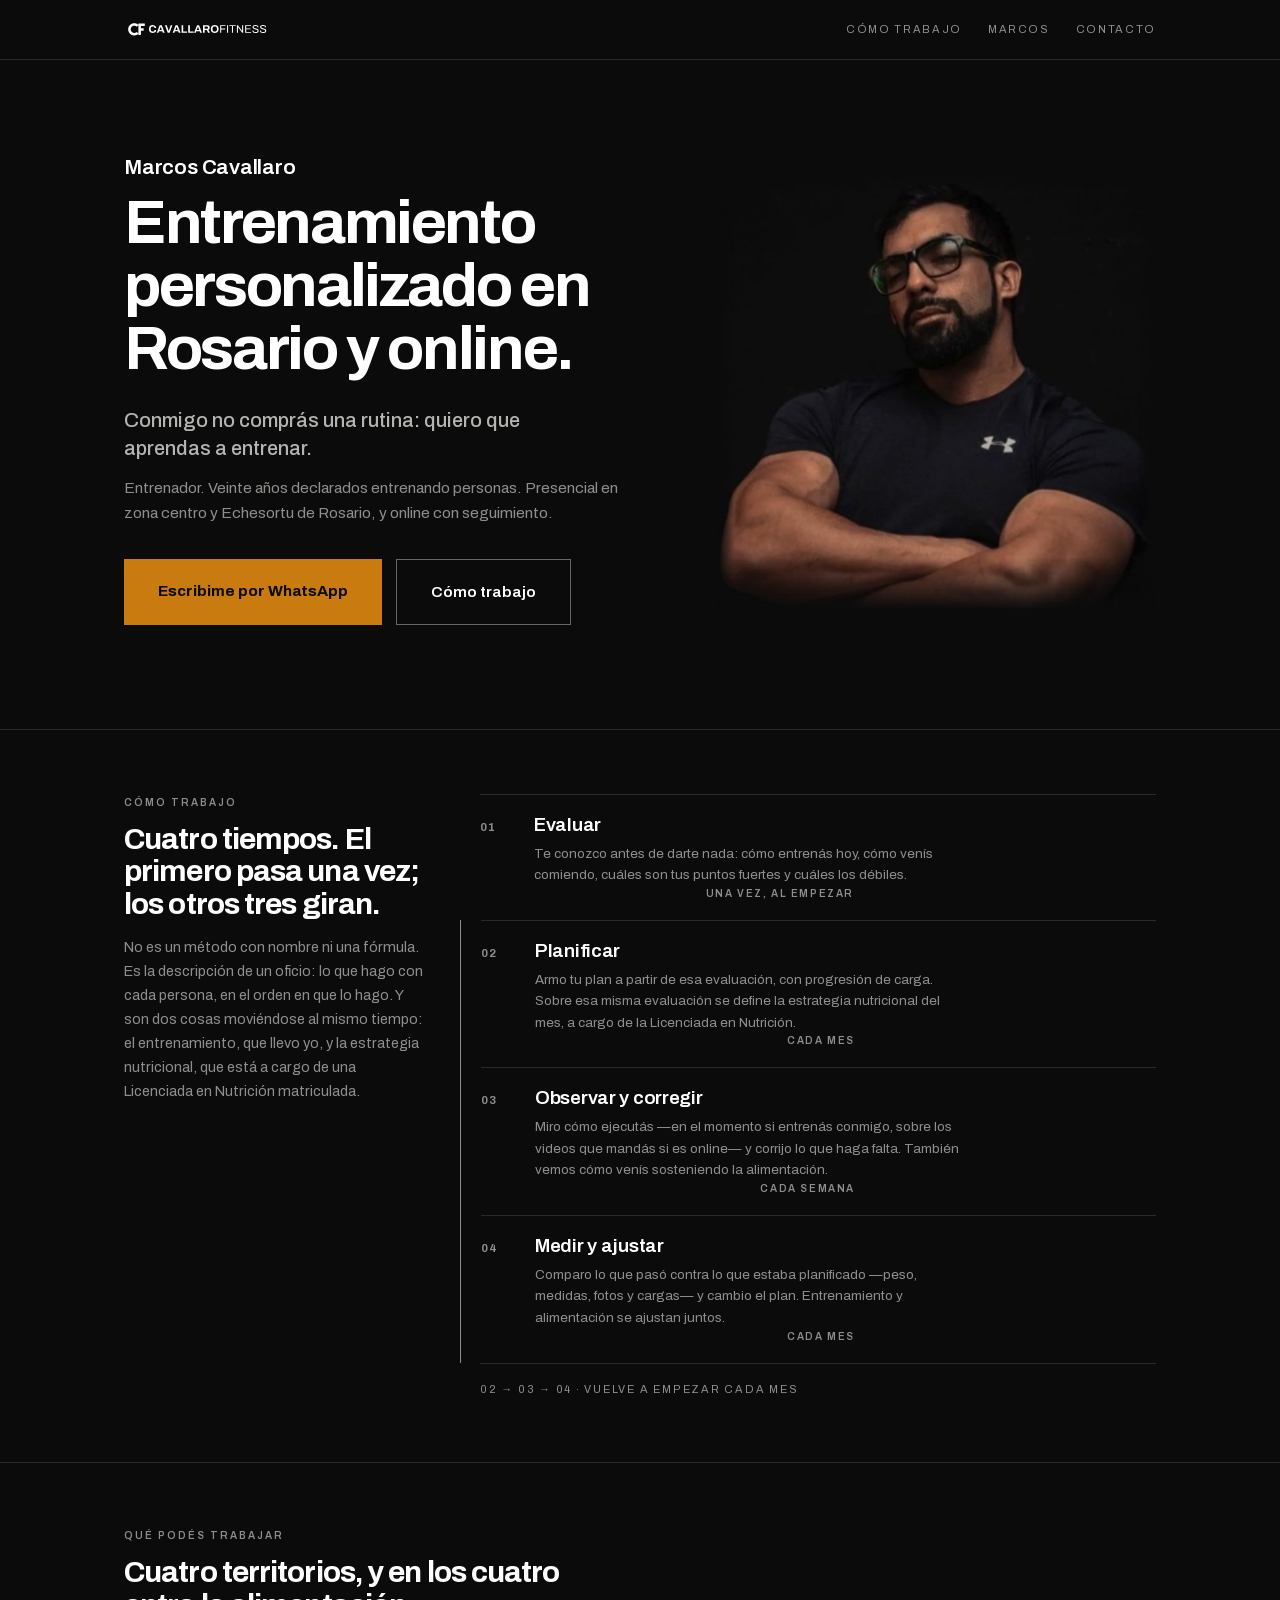
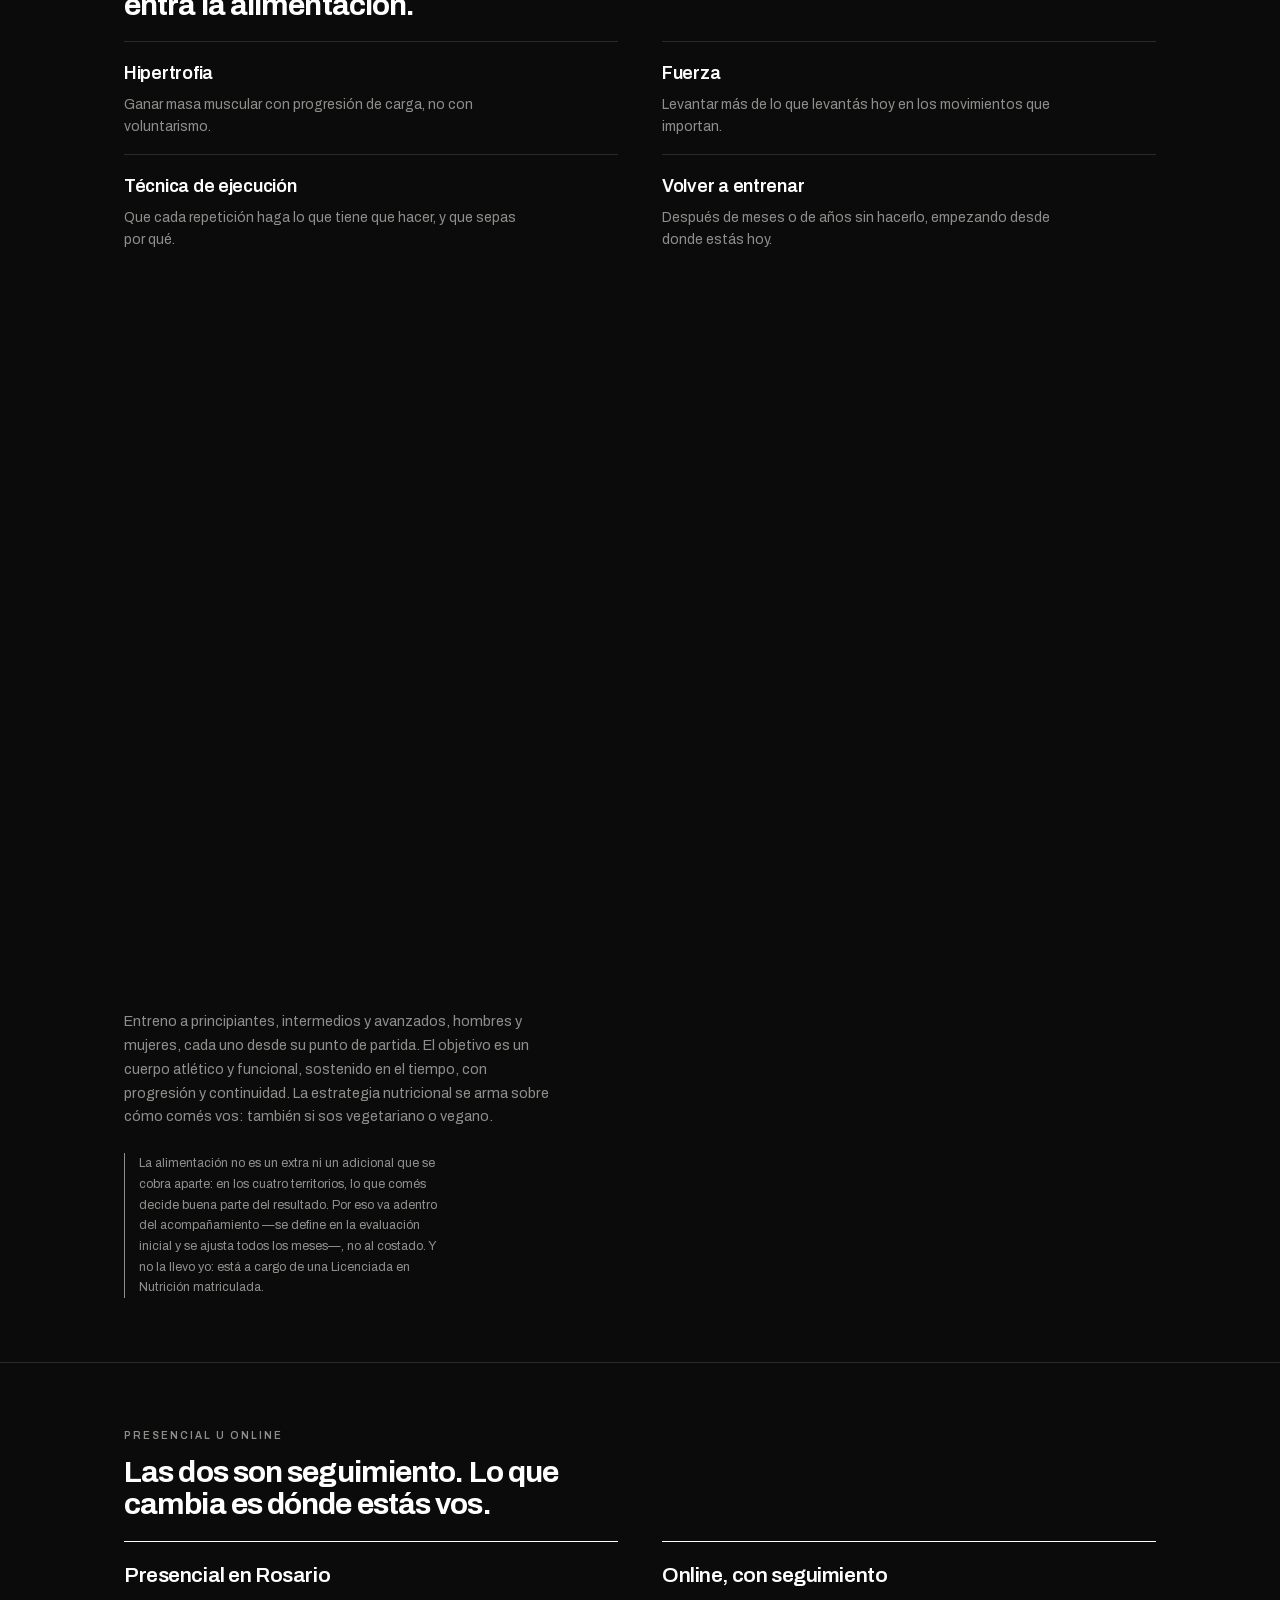
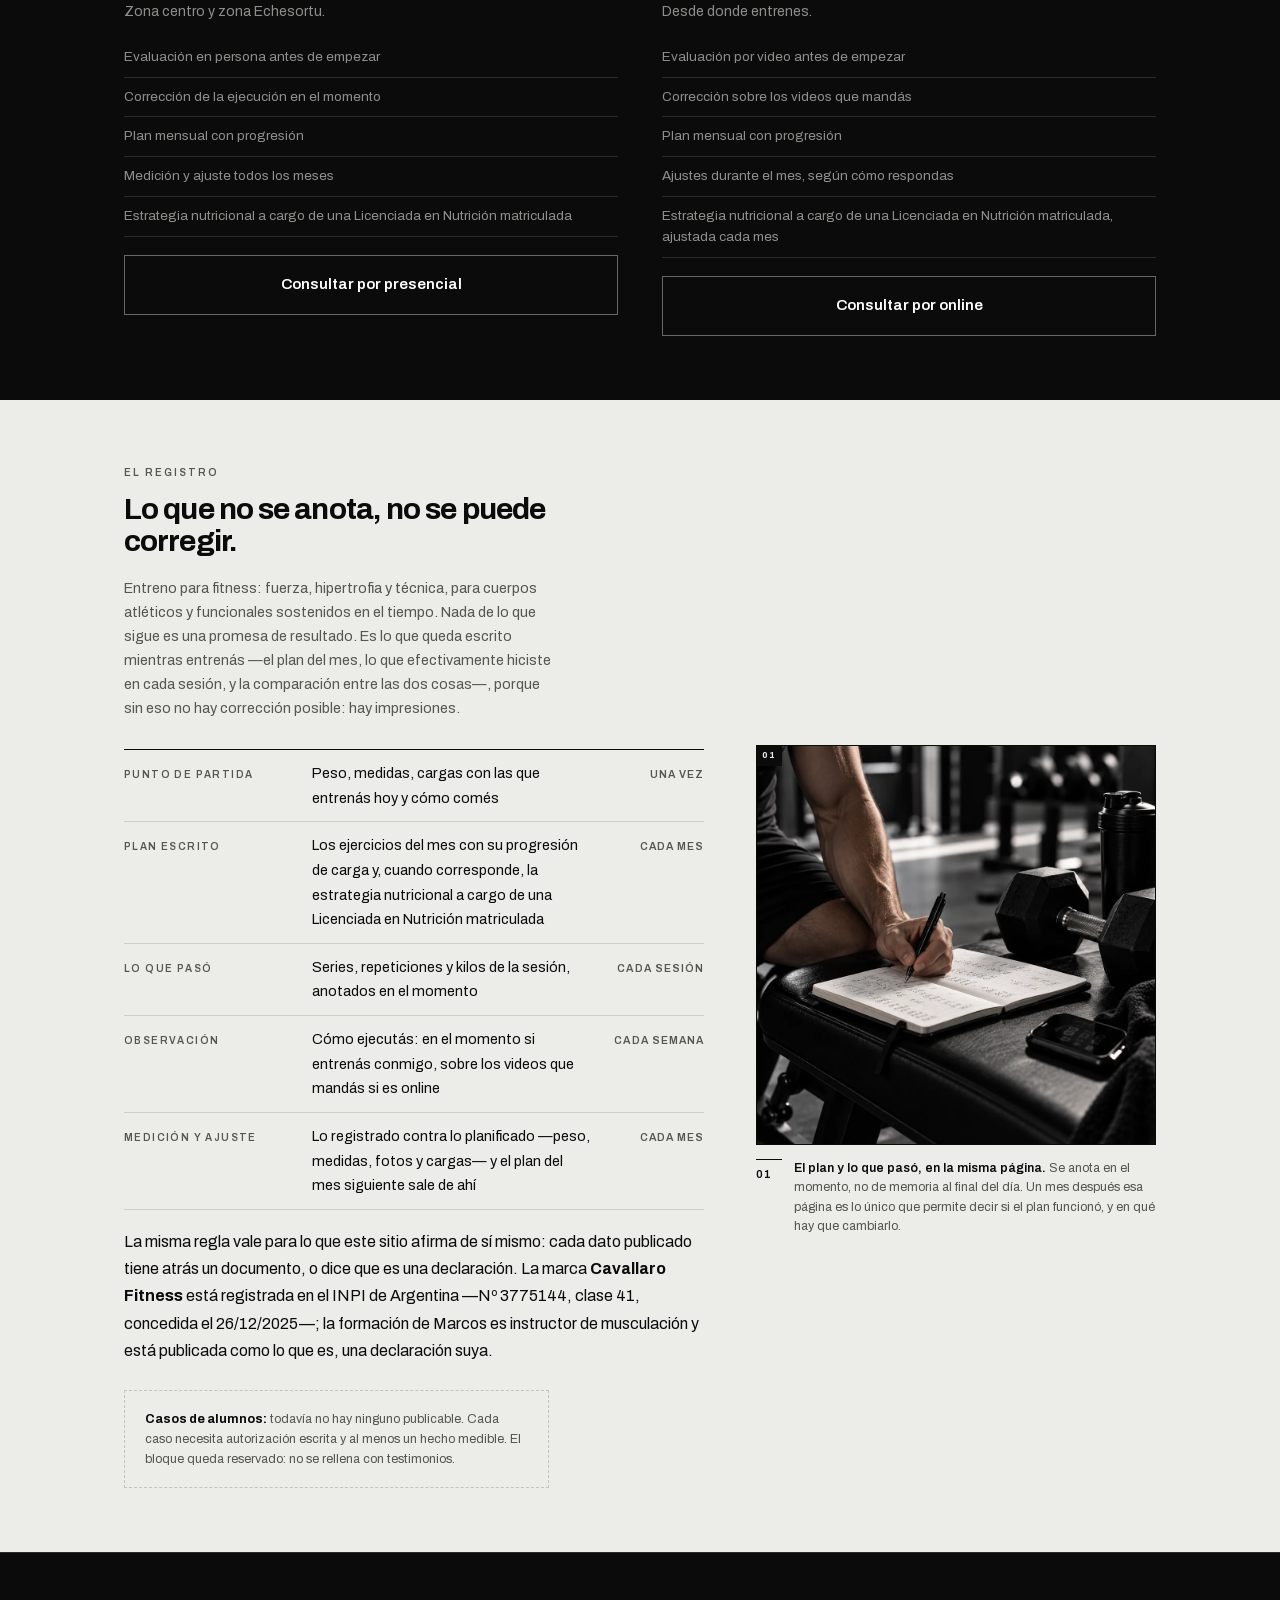
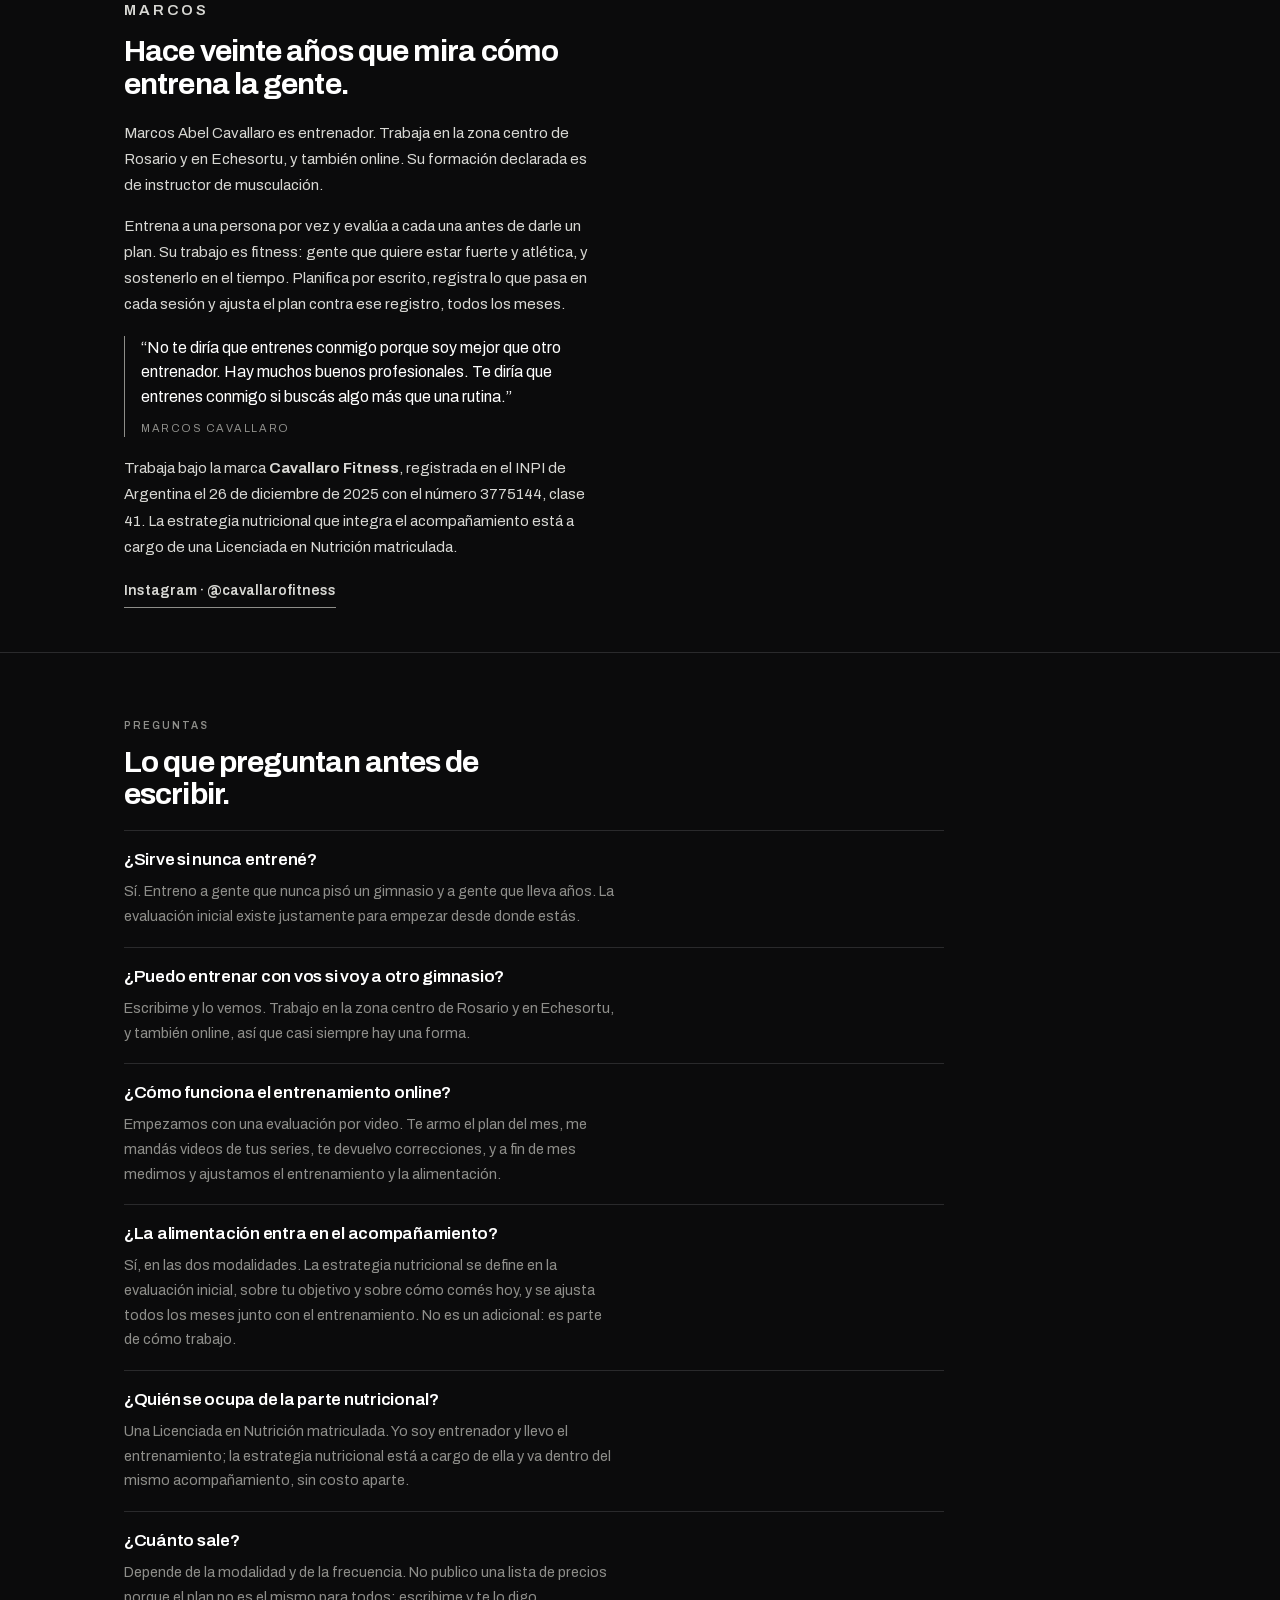
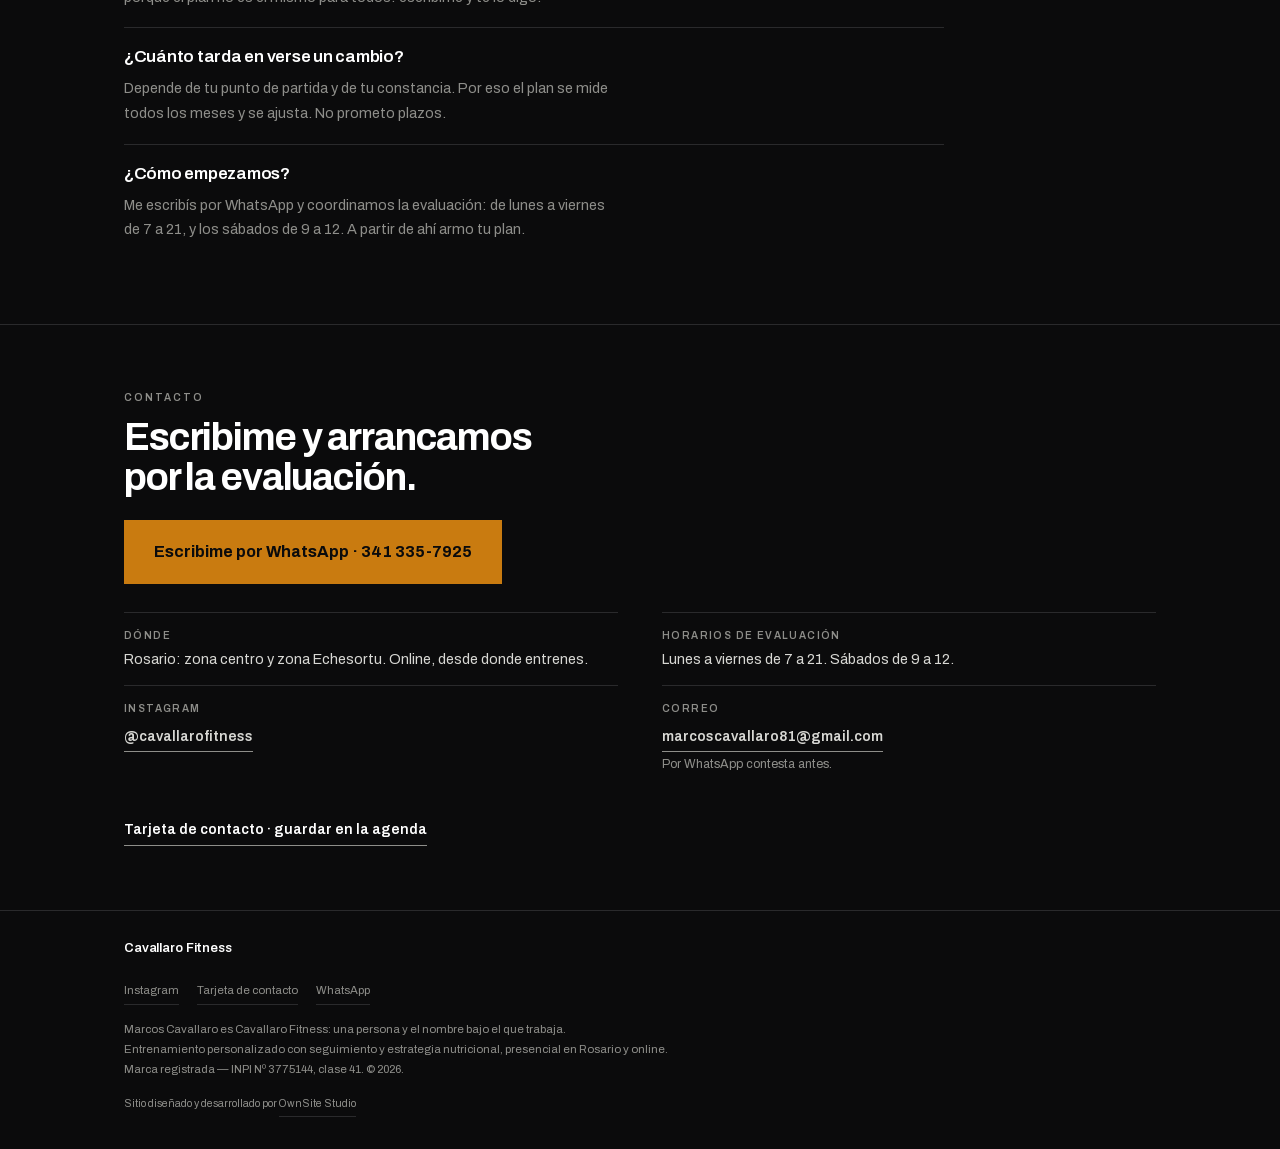
==== commit 82411b8a: "El favicon deja de depender del SVG, y el color pasa a depender del tamano Search Console mostraba e" ====
--- a/index.html
+++ b/index.html
@@ -25,8 +25,10 @@
 <meta name="twitter:image" content="https://marcoscavallaro.com/assets/img/og.jpg">
 
 <meta name="theme-color" content="#0B0B0C">
-<link rel="icon" href="assets/img/favicon.svg" type="image/svg+xml">
-<link rel="apple-touch-icon" href="assets/img/apple-touch-icon.png">
+<link rel="icon" href="/favicon.ico" sizes="16x16 32x32 48x48">
+<link rel="icon" href="/assets/img/favicon-96.png" type="image/png" sizes="96x96">
+<link rel="icon" href="/assets/img/favicon.svg" type="image/svg+xml">
+<link rel="apple-touch-icon" href="/assets/img/apple-touch-icon.png">
 
 <link rel="preload" href="assets/fonts/archivo-var.woff2" as="font" type="font/woff2" crossorigin>
 <link rel="stylesheet" href="assets/css/site.css">
--- a/assets/css/site.css
+++ b/assets/css/site.css
@@ -80,7 +80,14 @@
 .gram{display:flex;gap:14px;align-items:flex-start}
 .banda{margin-top:30px}
 .banda picture{display:block}
-.banda img{width:100%;height:auto}
+/* La proporción de cada rama viaja por CSS, no por los atributos del <source>:
+   WebKit no siempre los aplica, y con object-fit en su valor inicial (fill) una
+   caja 3:2 con una imagen 4:5 adentro no recorta — estira, 1,875x. Los
+   breakpoints son los mismos que el media del <source>: no pueden desfasarse.
+   cover es la red: si alguna vez hubiera discrepancia, recorta en vez de deformar. */
+.banda img{width:100%;height:auto;object-fit:cover}
+@media (max-width:639px){ .banda img{aspect-ratio:1120/1400} }
+@media (min-width:640px){ .banda img{aspect-ratio:1440/960} }
 .recorte{position:relative;flex:0 0 auto;width:118px;height:118px;
   border:1px solid rgba(255,255,255,.85);background:var(--fondo)}
 .papel .recorte{border-color:var(--txt-p)}
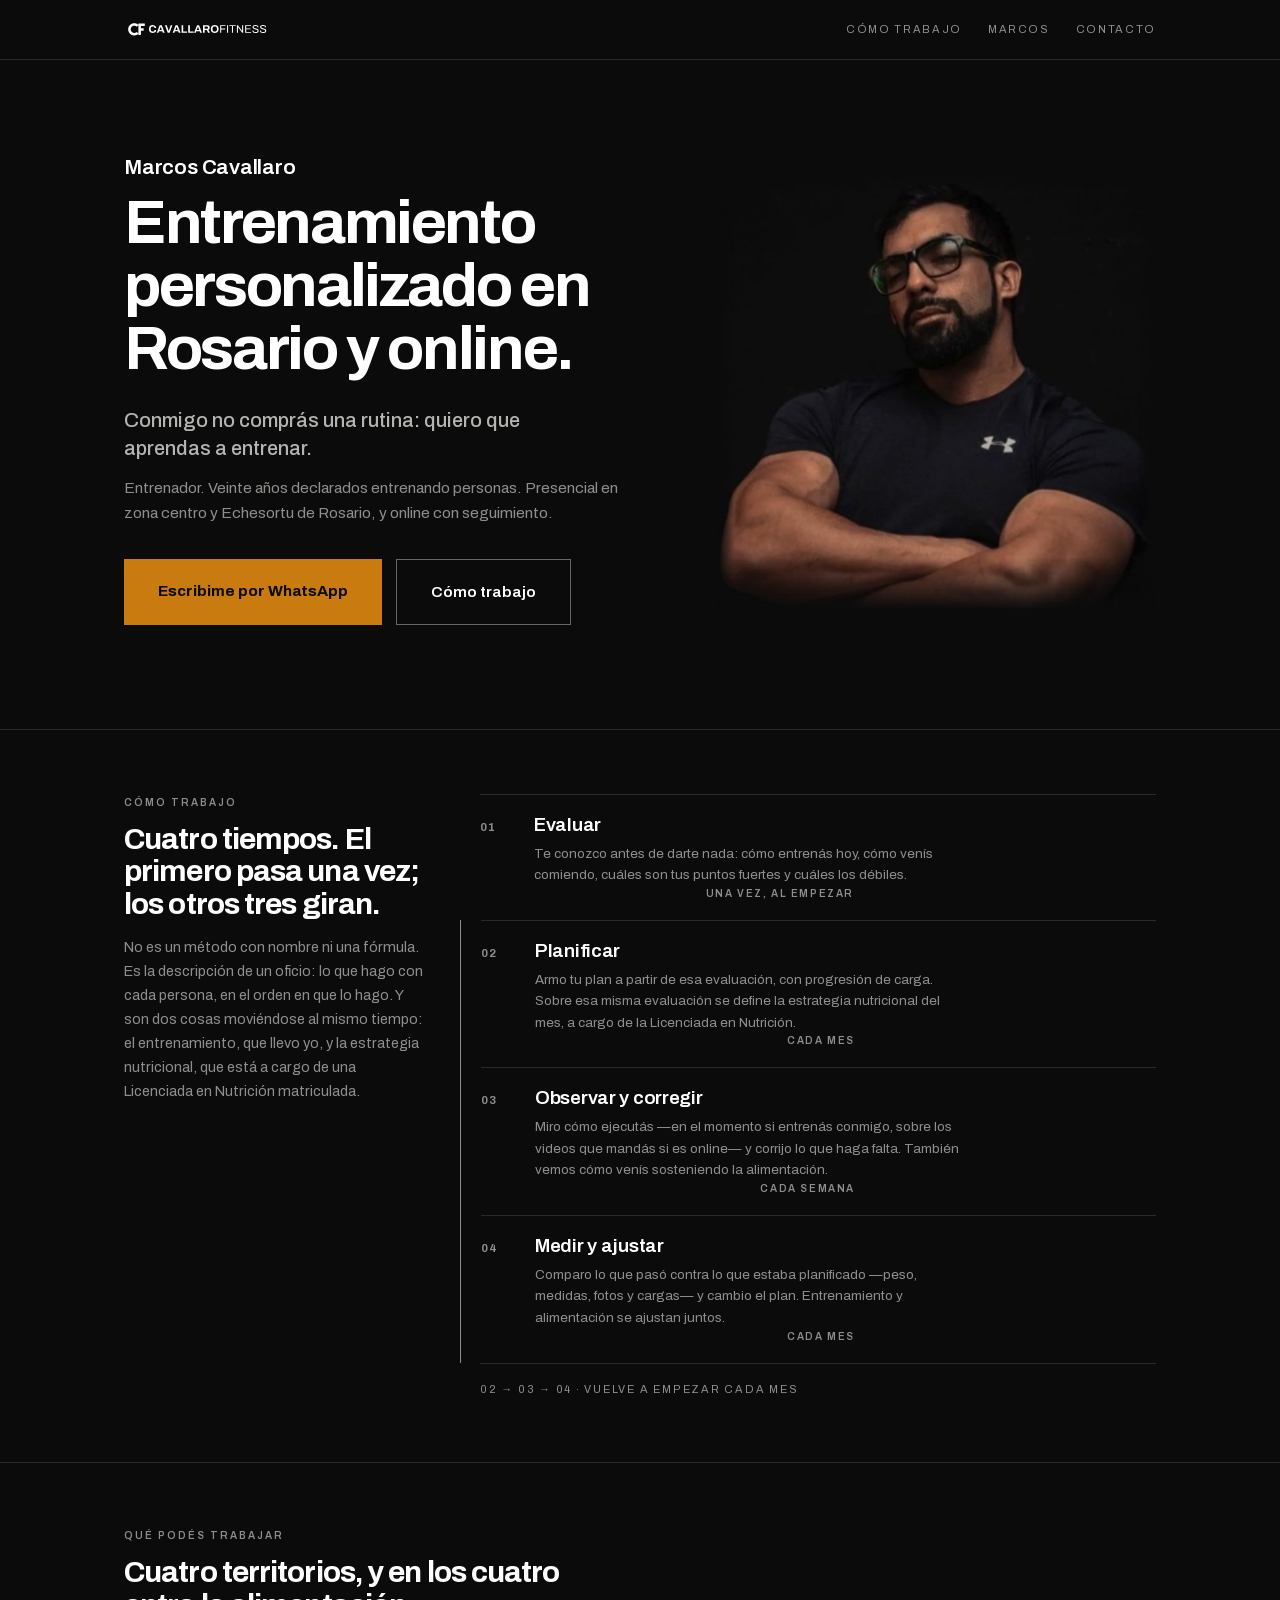
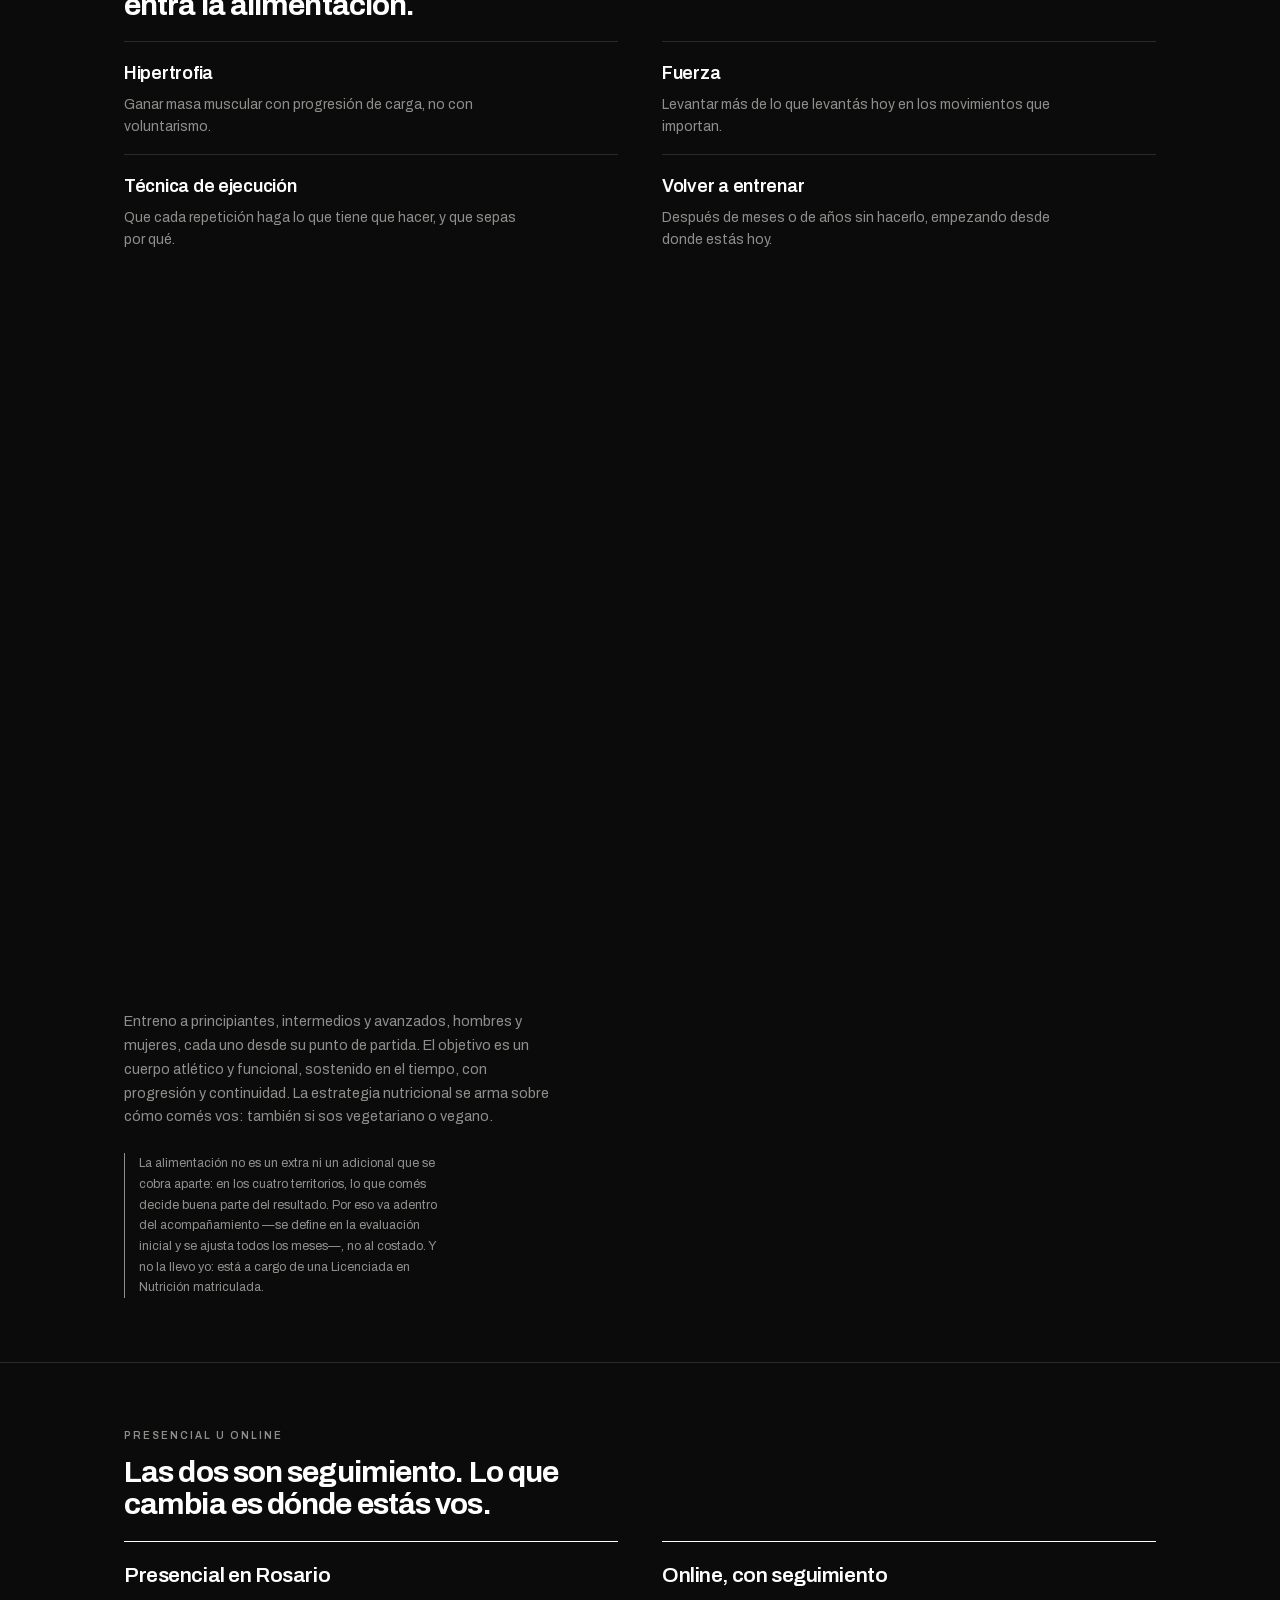
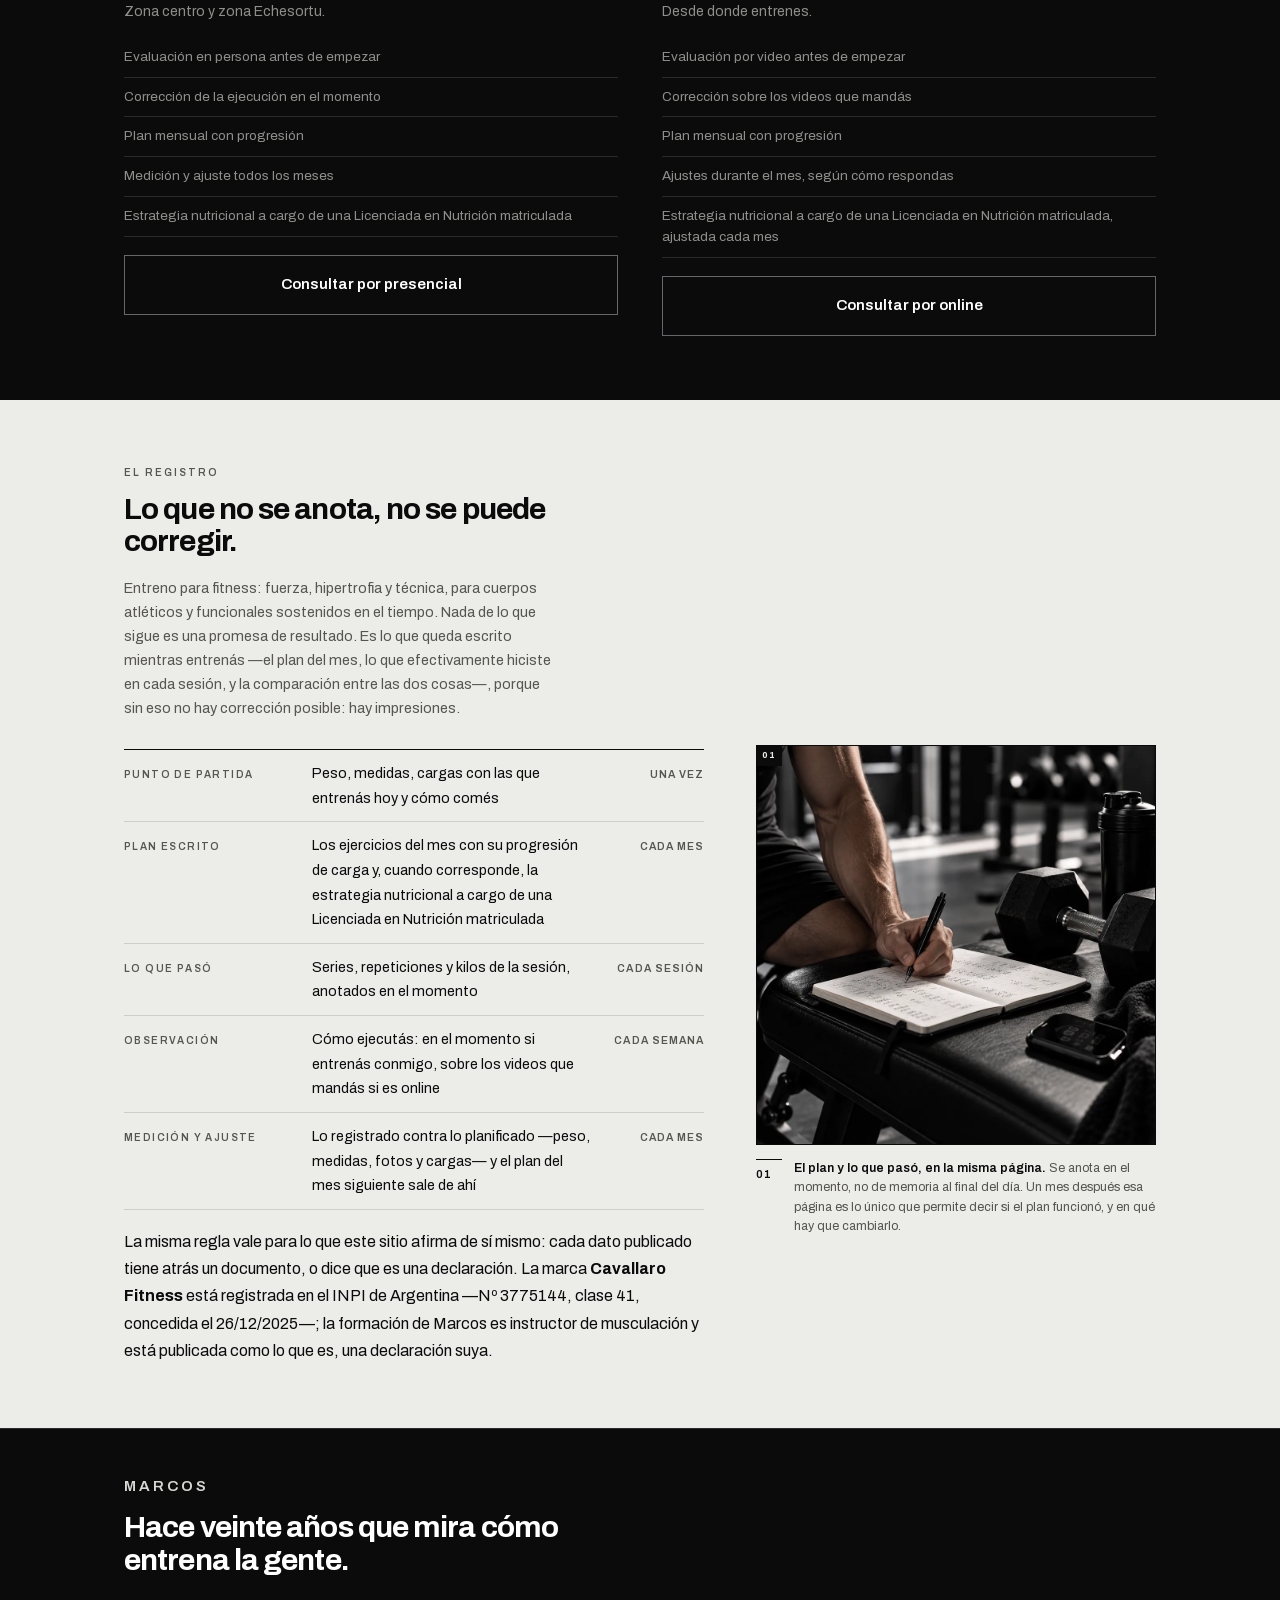
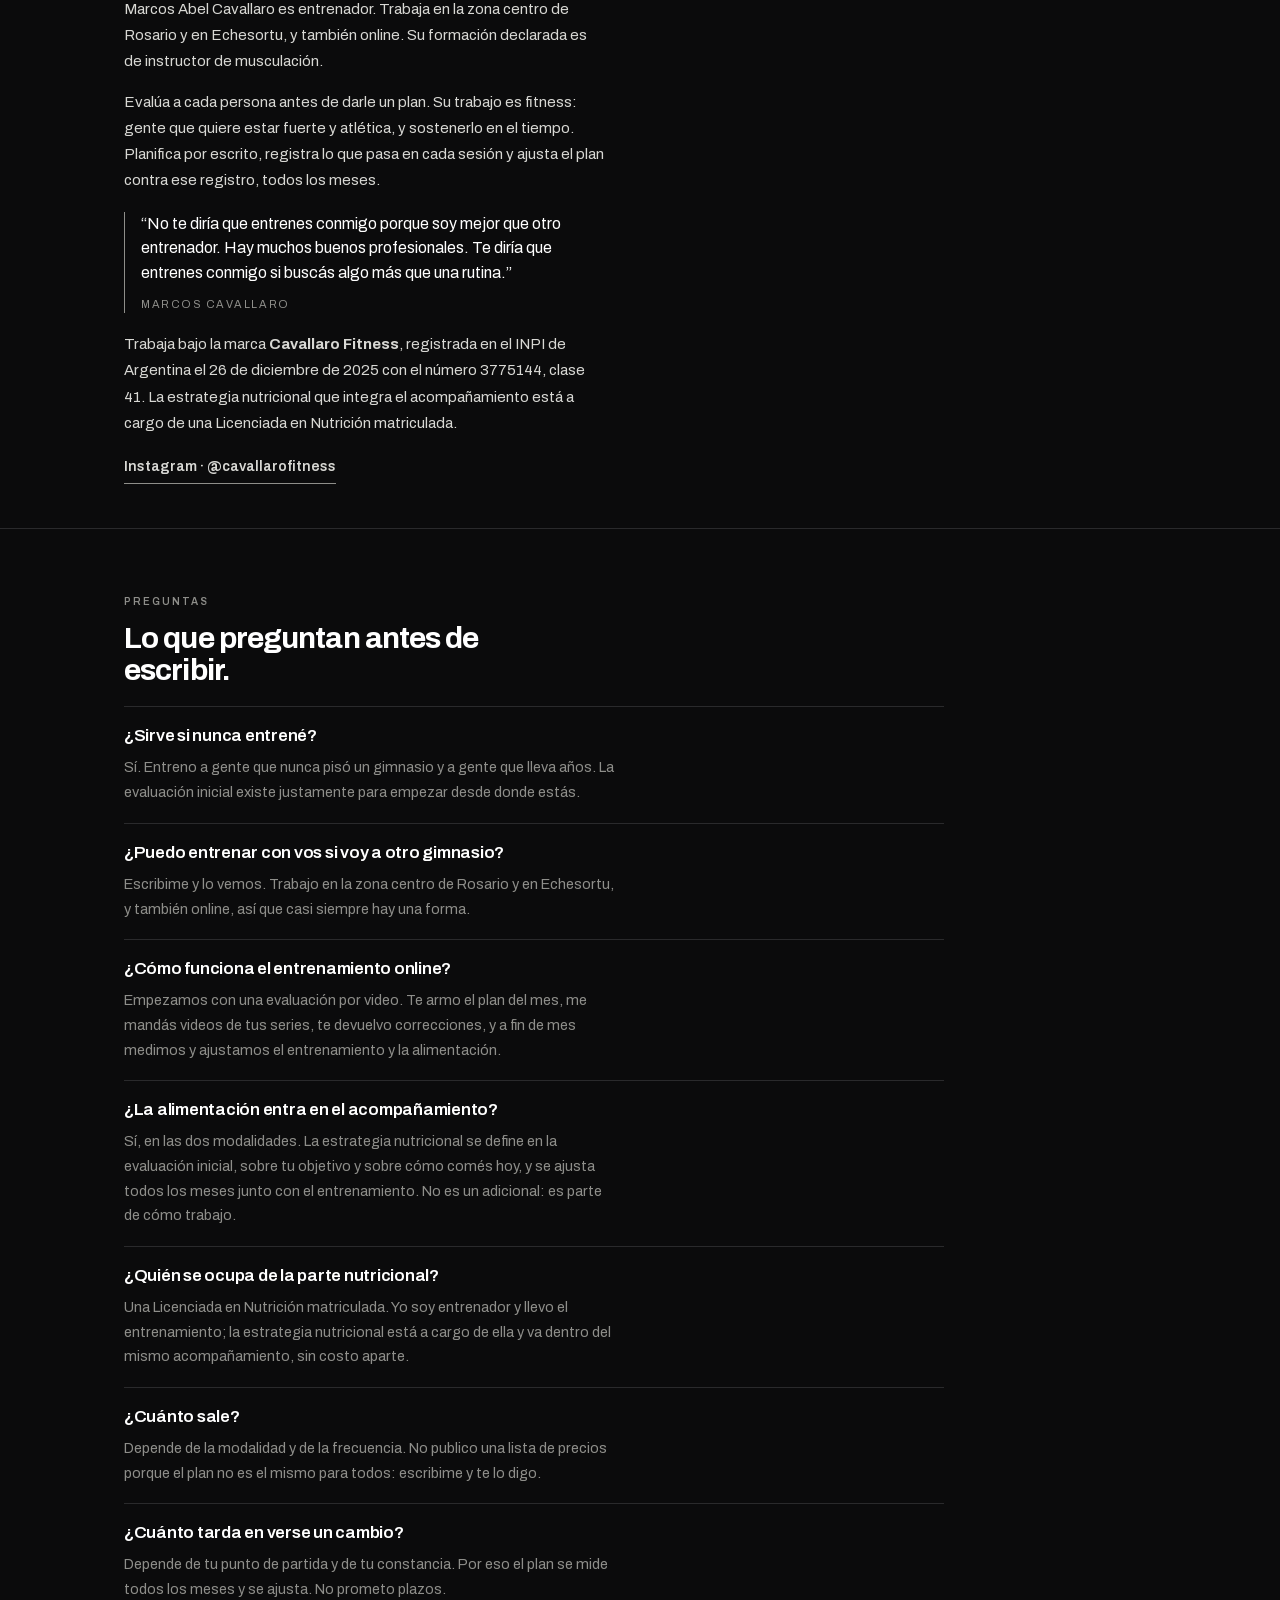
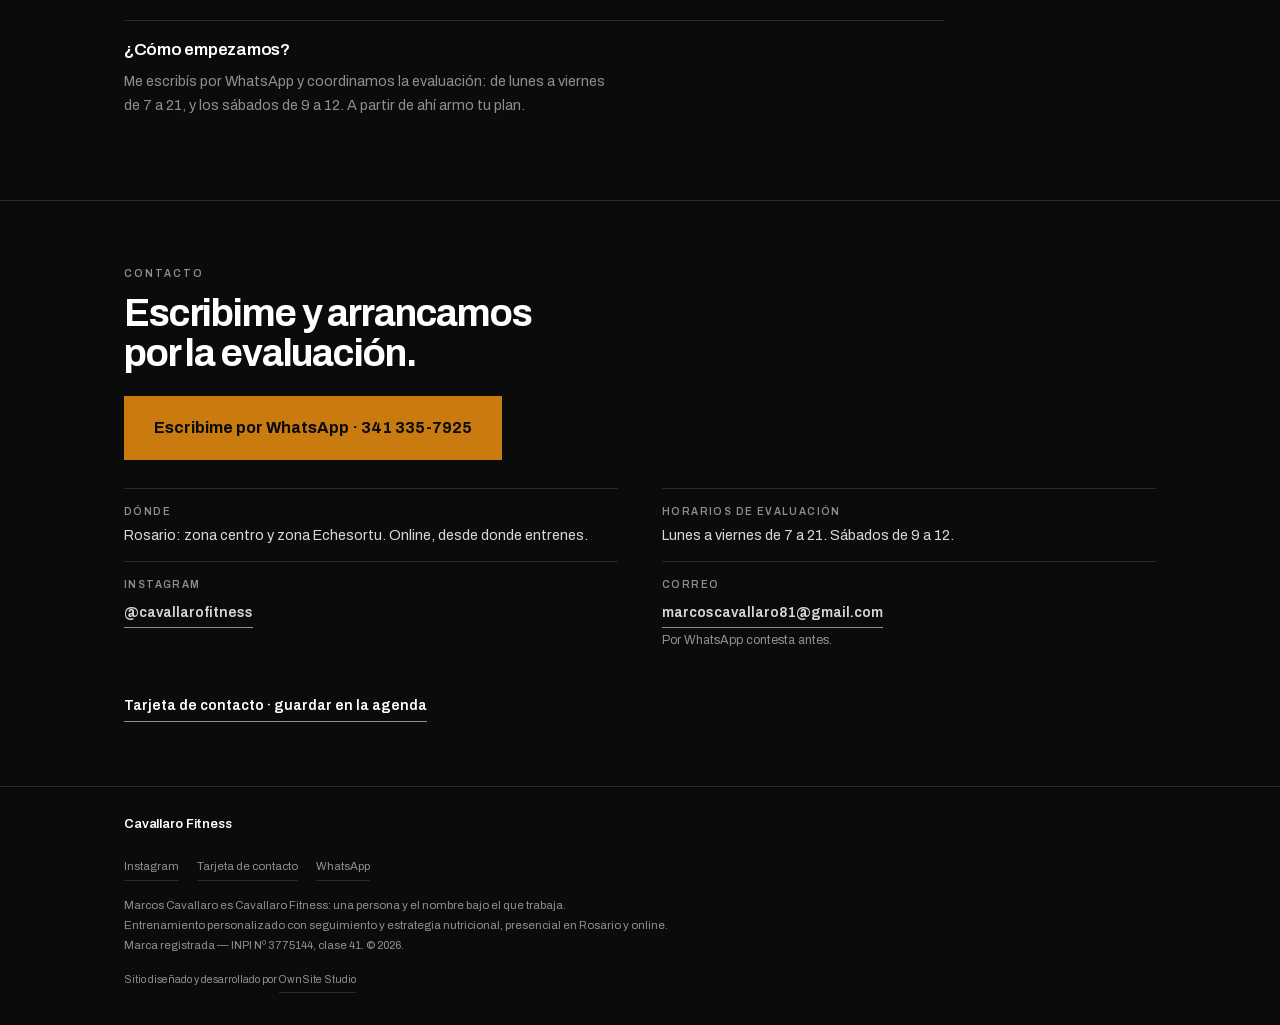
==== commit 50432c9f: "La gobernanza sale de la superficie, y Marcos deja de entrenar de a uno Marcos revisó el sitio publi" ====
--- a/index.html
+++ b/index.html
@@ -264,9 +264,6 @@
         </figcaption>
       </figure>
     </div>
-    <p class="reserv"><b>Casos de alumnos:</b> todavía no hay ninguno publicable. Cada caso necesita
-      autorización escrita y al menos un hecho medible. El bloque queda reservado: no se rellena
-      con testimonios.</p>
   </div>
 </section>
 
@@ -277,10 +274,9 @@
     <h2 class="st" id="h2-marcos">Hace veinte años que mira cómo entrena la gente.</h2>
     <p>Marcos Abel Cavallaro es entrenador. Trabaja en la zona centro de Rosario y en Echesortu,
       y también online. Su formación declarada es de instructor de musculación.</p>
-    <p>Entrena a una persona por vez y evalúa a cada una antes de darle un plan. Su trabajo es
-      fitness: gente que quiere estar fuerte y atlética, y sostenerlo en el tiempo. Planifica por
-      escrito, registra lo que pasa en cada sesión y ajusta el plan contra ese registro, todos
-      los meses.</p>
+    <p>Evalúa a cada persona antes de darle un plan. Su trabajo es fitness: gente que quiere
+      estar fuerte y atlética, y sostenerlo en el tiempo. Planifica por escrito, registra lo que
+      pasa en cada sesión y ajusta el plan contra ese registro, todos los meses.</p>
     <blockquote>“No te diría que entrenes conmigo porque soy mejor que otro entrenador. Hay
       muchos buenos profesionales. Te diría que entrenes conmigo si buscás algo más que una
       rutina.”<cite>Marcos Cavallaro</cite></blockquote>
--- a/assets/css/site.css
+++ b/assets/css/site.css
@@ -175,9 +175,6 @@
 .evid-gram{display:block;margin-top:26px}
 .evid-gram .recorte{width:100%;height:auto;max-width:420px;aspect-ratio:1/1}
 .evid-gram .nota{margin-top:14px;max-width:420px}
-.reserv{border:1px dashed #C4C4BE;padding:18px 20px;color:var(--sec-p);font-size:12.5px;
-  line-height:1.6;max-width:34em;margin-top:26px}
-.reserv b{color:var(--txt-p)}
 
 /* ═══ 6 · MARCOS ═══ */
 .marcos{border-top:1px solid var(--linea);padding:44px 0}
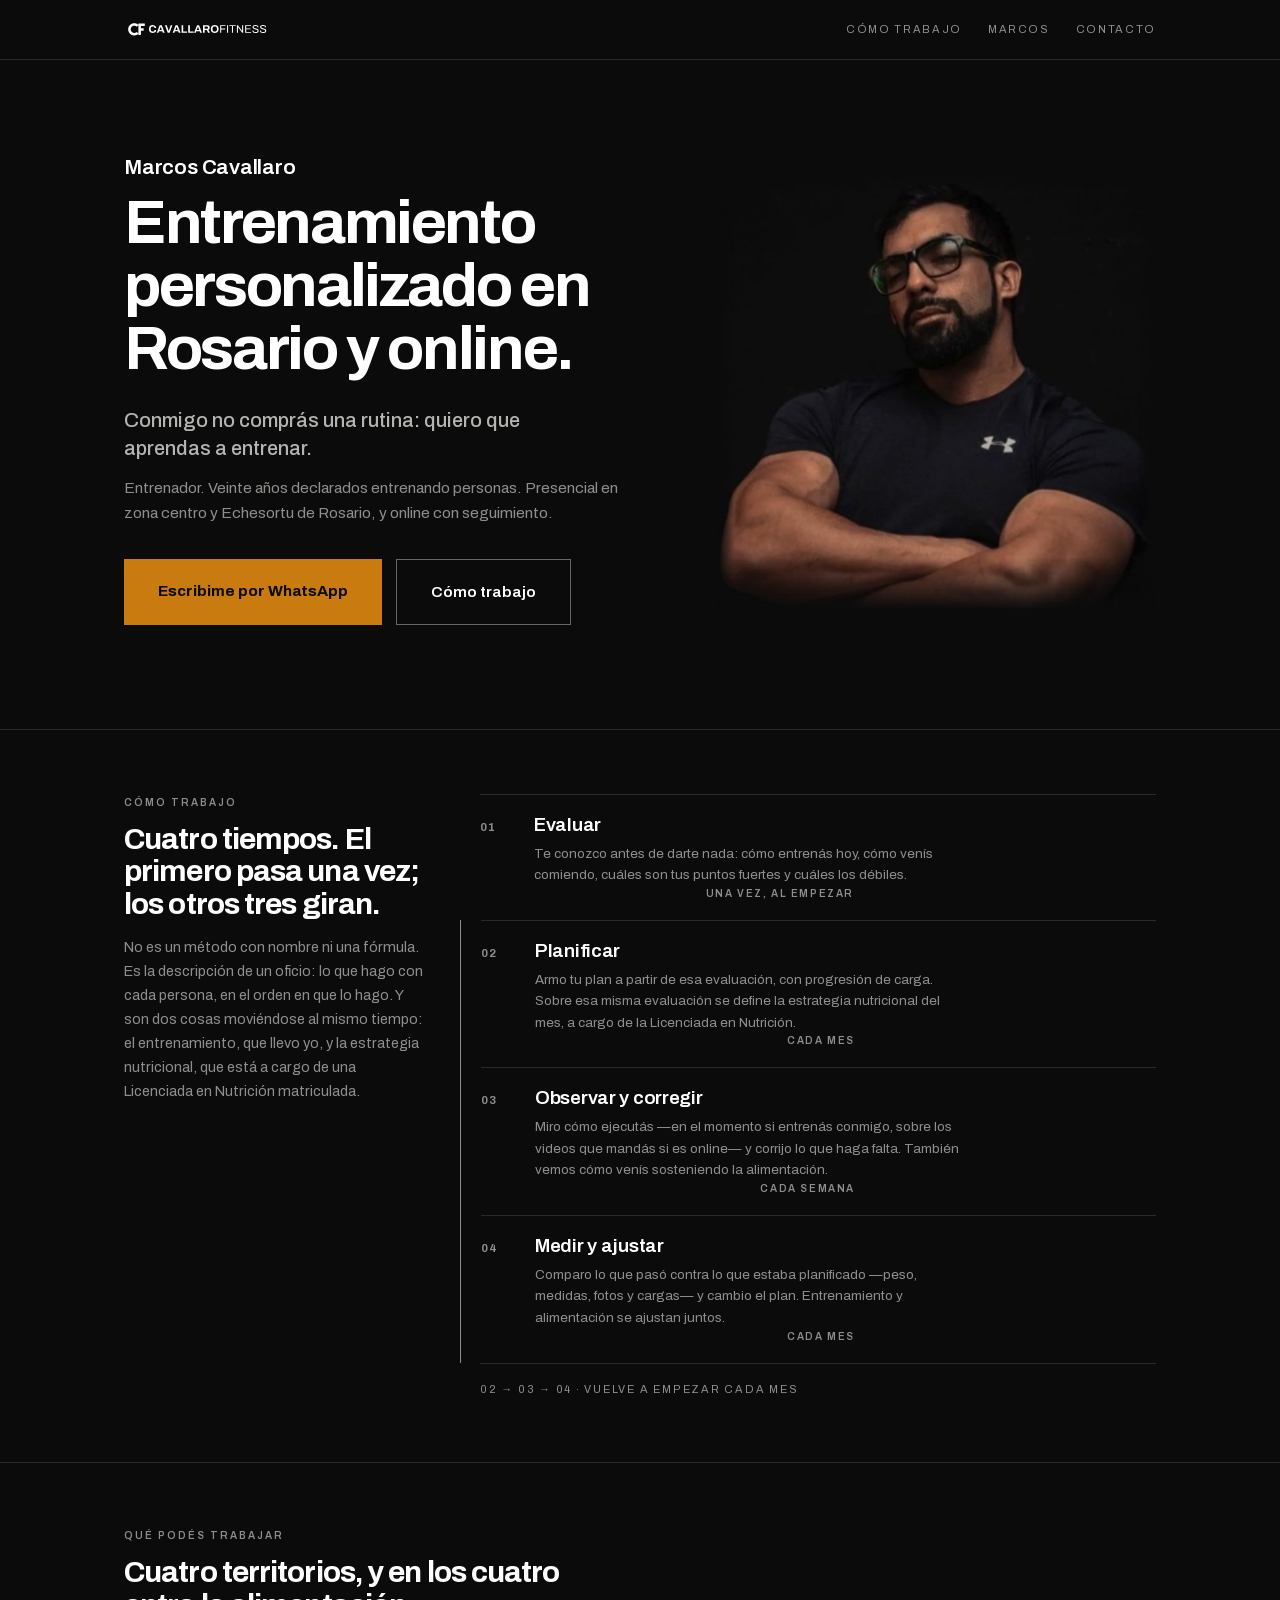
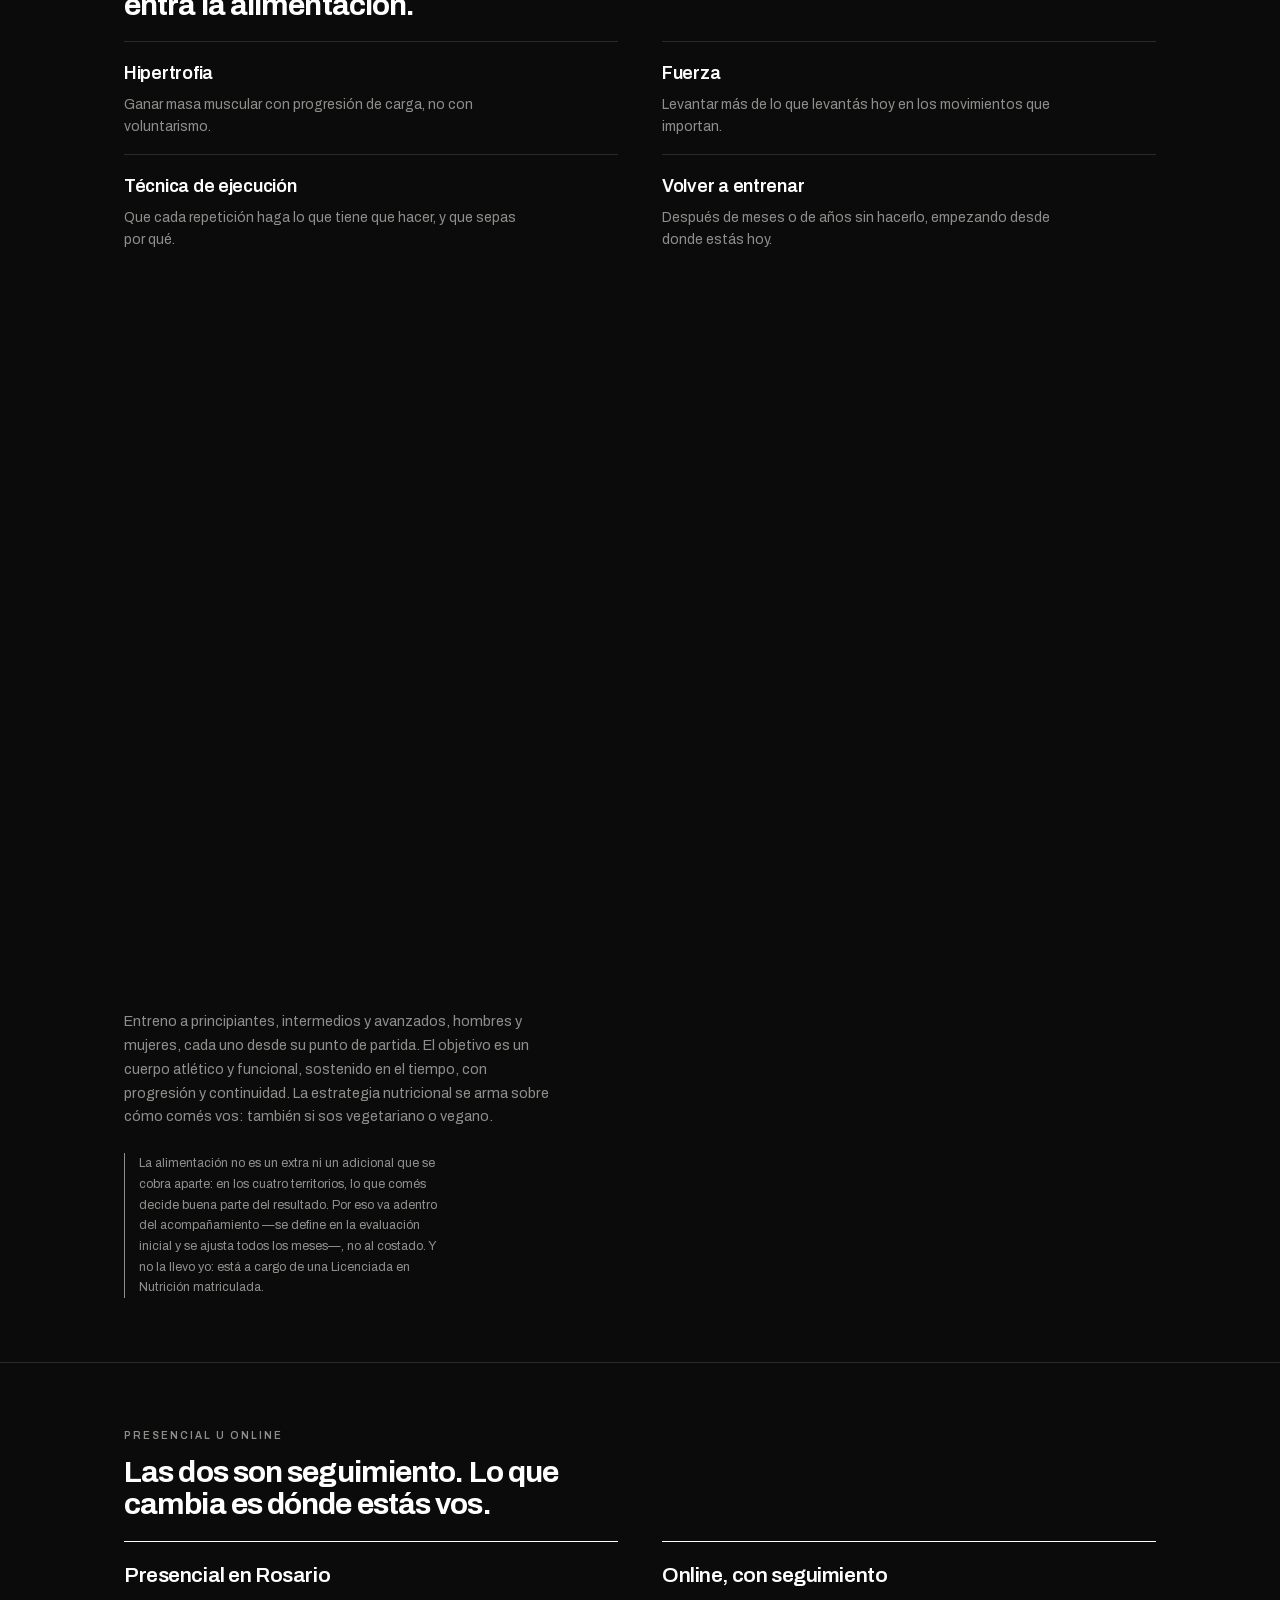
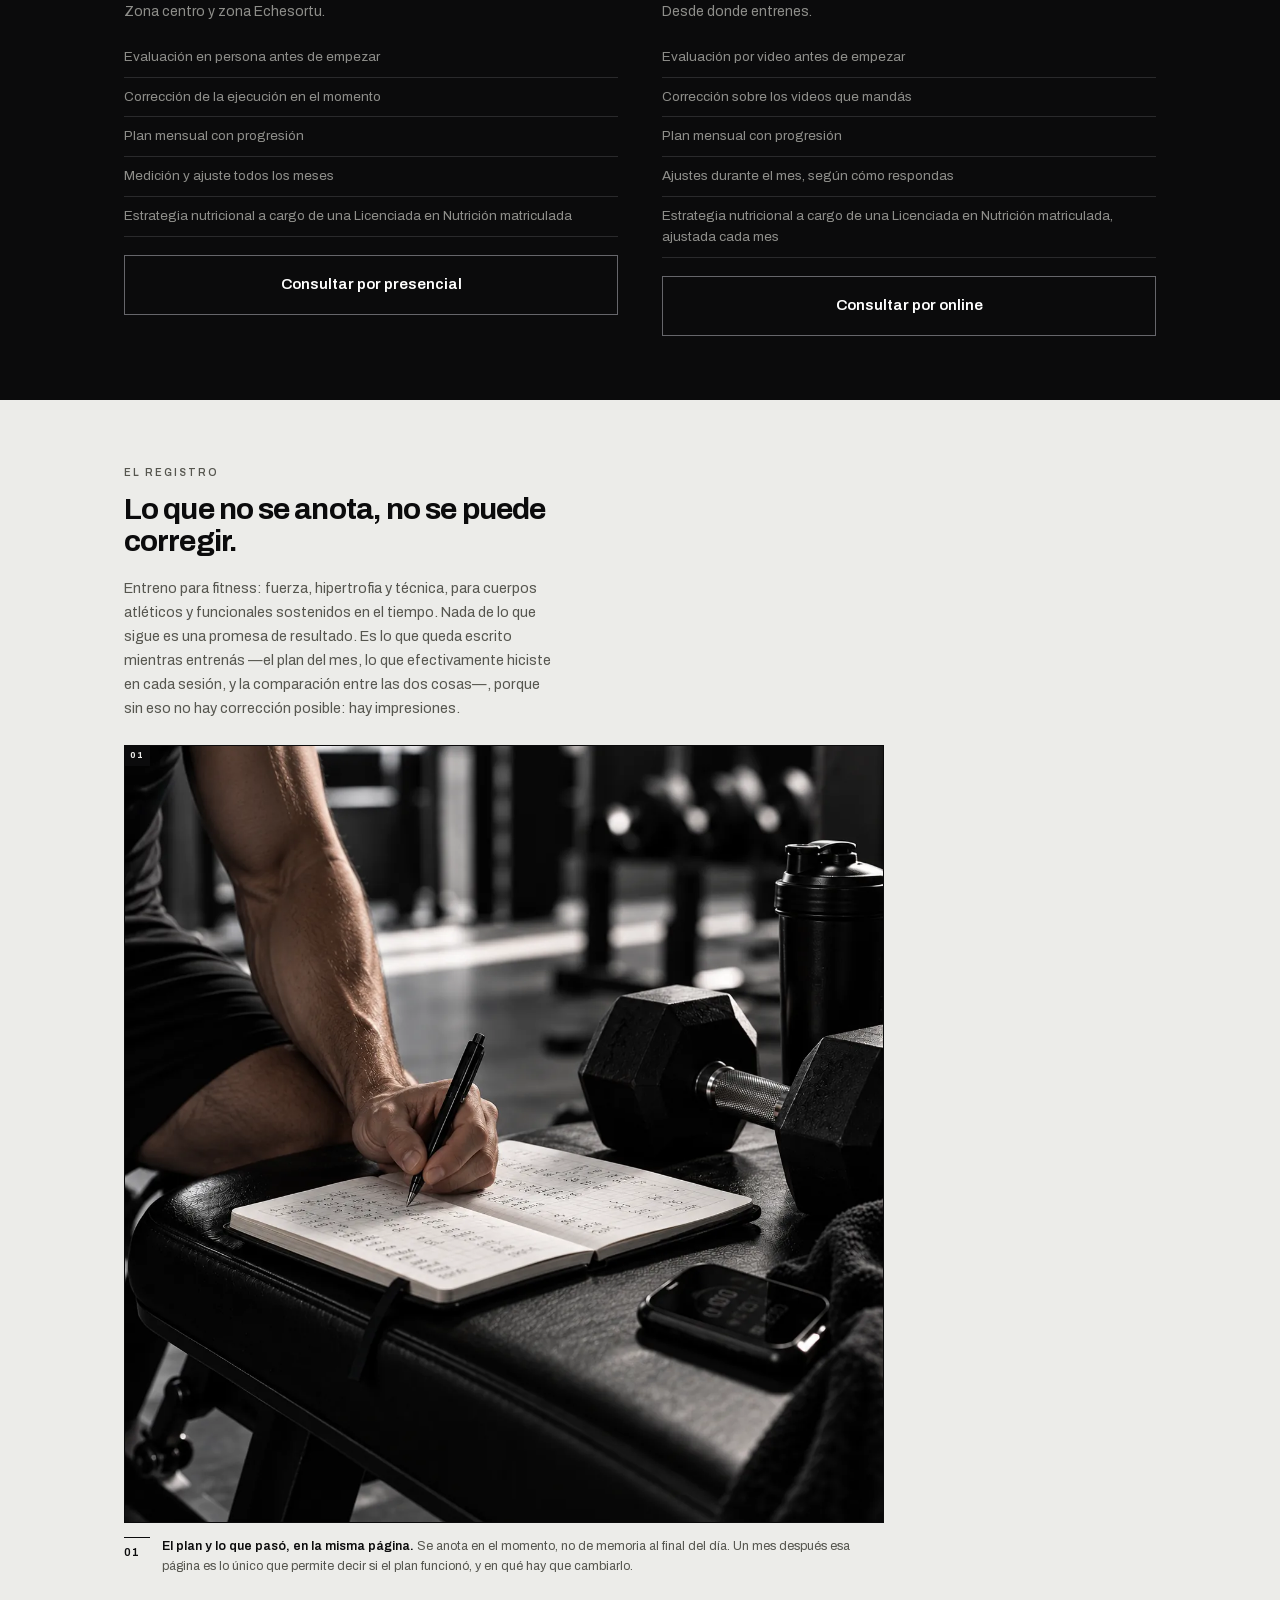
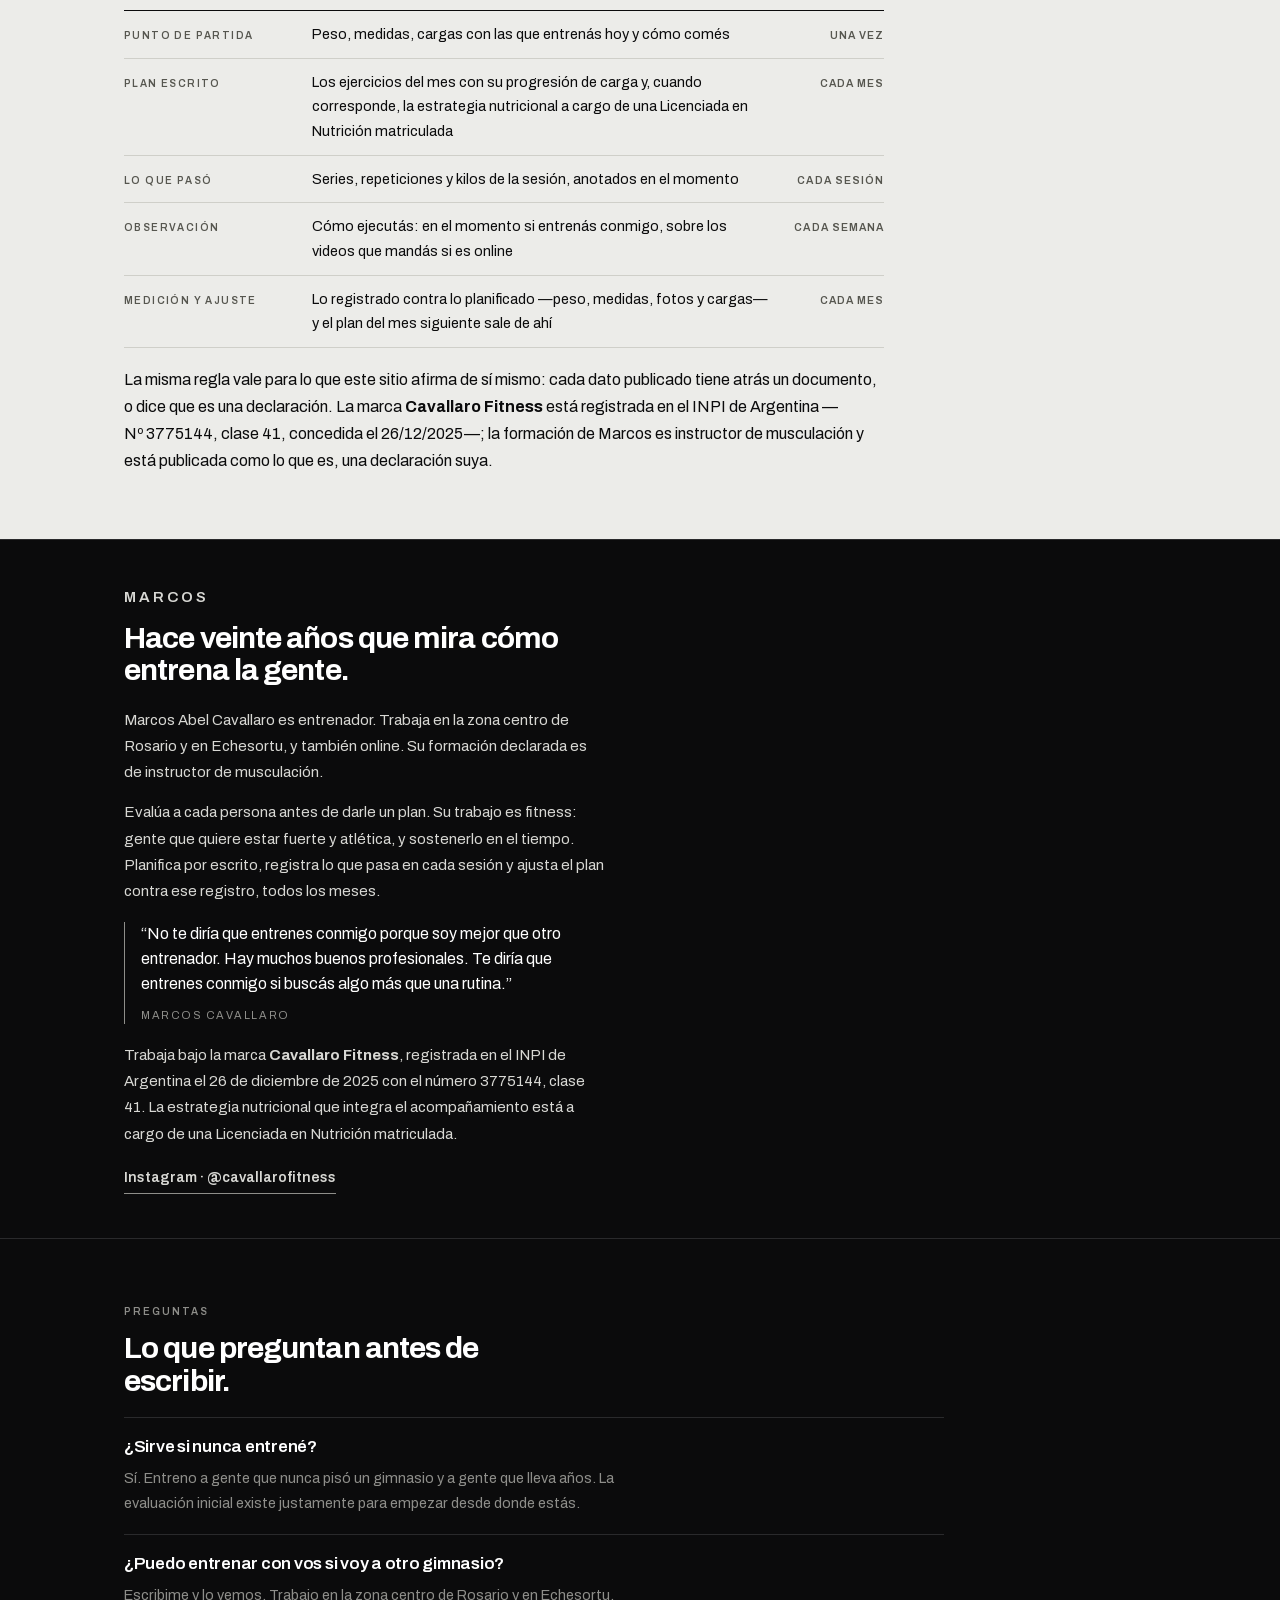
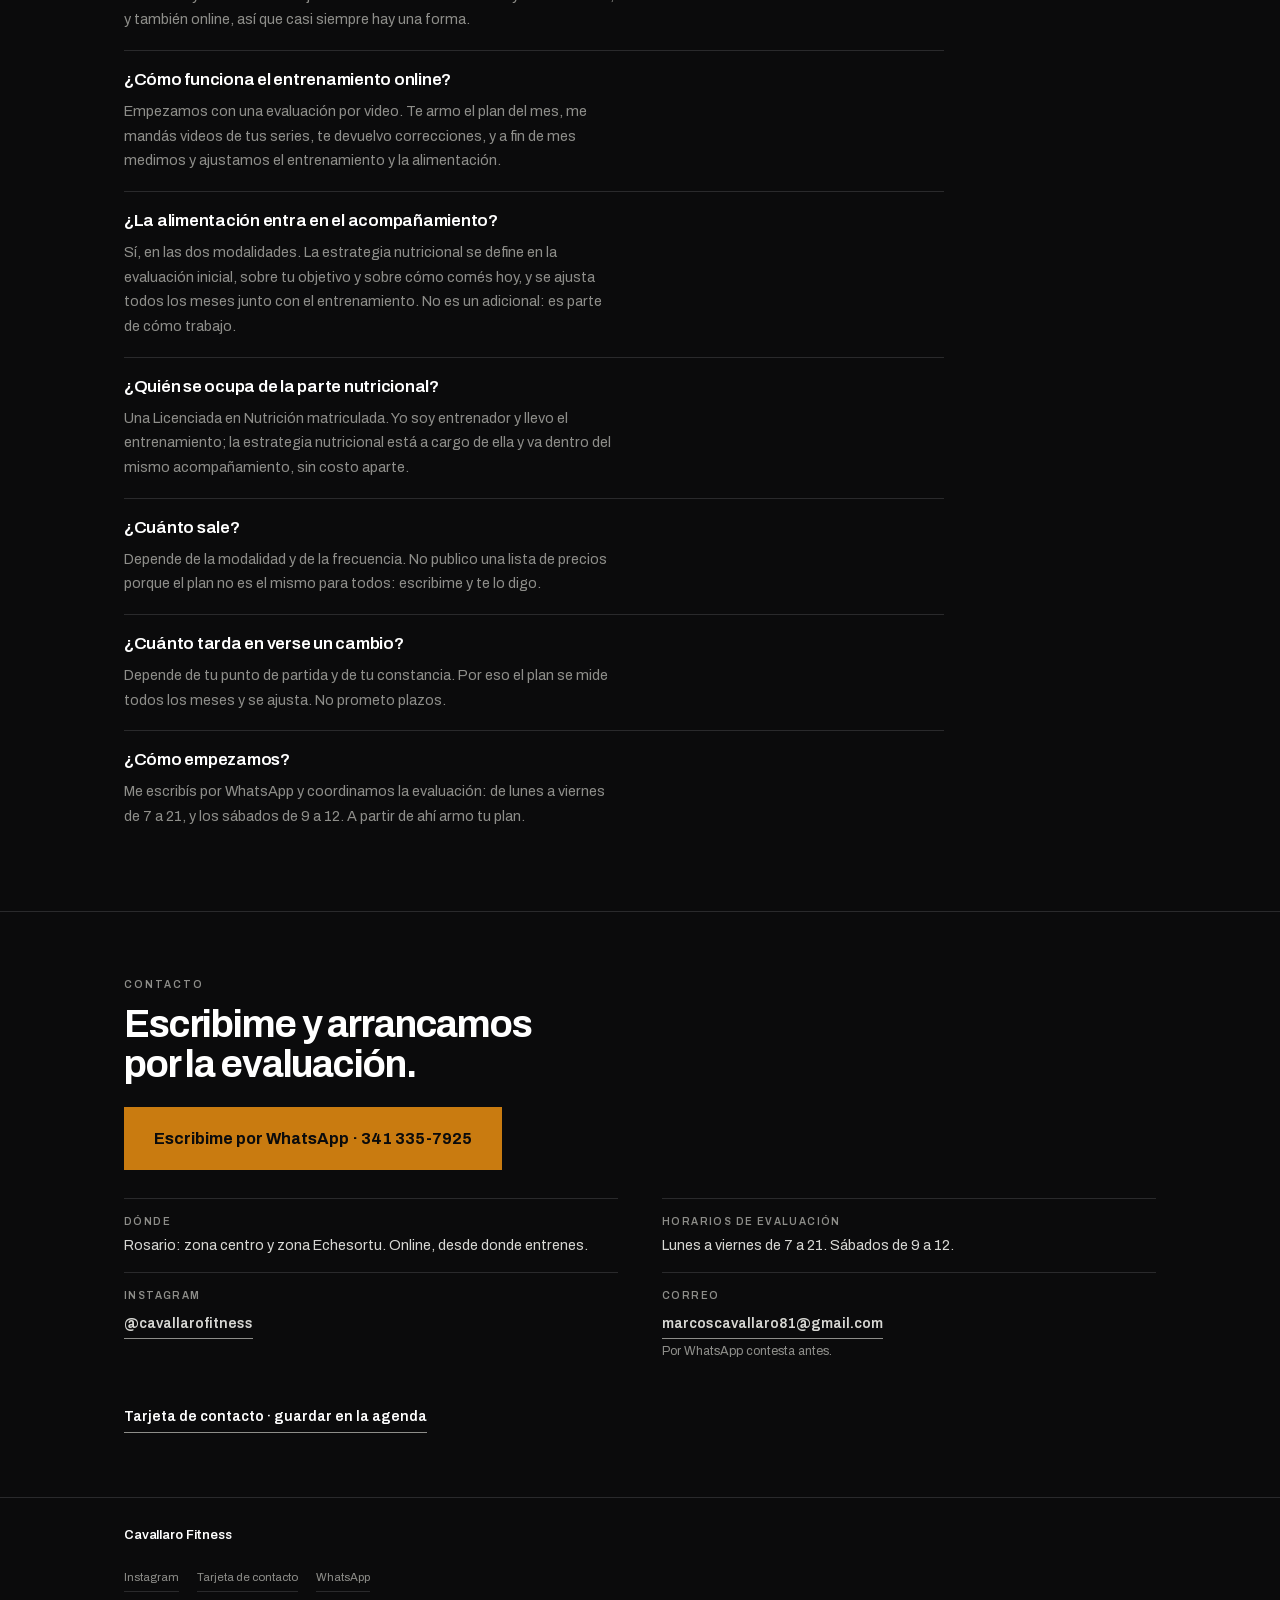
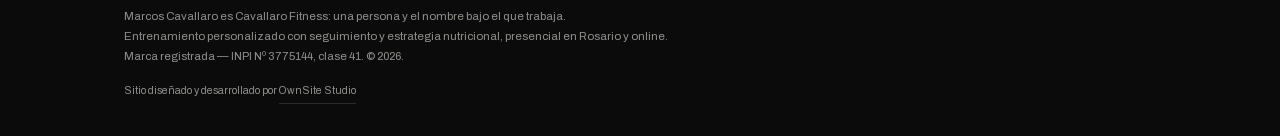
==== commit 033f4b65: "§5 deja de ser una imagen puesta en una superficie enorme La fotografía del cuaderno necesita que se" ====
--- a/index.html
+++ b/index.html
@@ -223,6 +223,19 @@
       hiciste en cada sesión, y la comparación entre las dos cosas—, porque sin eso no hay
       corrección posible: hay impresiones.</p>
     <div class="evid">
+      <figure class="gram evid-gram">
+        <div class="recorte">
+          <img src="assets/img/registro-cuaderno.webp" width="1239" height="1269" loading="lazy"
+               alt="Anotando a mano series y kilos en un cuaderno apoyado sobre el banco, junto a la mancuerna de la serie.">
+          <span class="n" aria-hidden="true">01</span>
+        </div>
+        <figcaption class="nota">
+          <span class="n" aria-hidden="true">01</span>
+          <p><b>El plan y lo que pasó, en la misma página.</b> Se anota en el momento, no de
+            memoria al final del día. Un mes después esa página es lo único que permite decir
+            si el plan funcionó, y en qué hay que cambiarlo.</p>
+        </figcaption>
+      </figure>
       <div>
         <dl class="ficha">
           <div class="fila"><dt class="k">Punto de partida</dt>
@@ -250,19 +263,6 @@
           clase 41, concedida el 26/12/2025—; la formación de Marcos es instructor de
           musculación y está publicada como lo que es, una declaración suya.</p>
       </div>
-      <figure class="gram evid-gram">
-        <div class="recorte">
-          <img src="assets/img/registro-cuaderno.webp" width="1000" height="1000" loading="lazy"
-               alt="Anotando a mano series y kilos en un cuaderno apoyado sobre el banco, junto a la mancuerna de la serie.">
-          <span class="n" aria-hidden="true">01</span>
-        </div>
-        <figcaption class="nota">
-          <span class="n" aria-hidden="true">01</span>
-          <p><b>El plan y lo que pasó, en la misma página.</b> Se anota en el momento, no de
-            memoria al final del día. Un mes después esa página es lo único que permite decir
-            si el plan funcionó, y en qué hay que cambiarlo.</p>
-        </figcaption>
-      </figure>
     </div>
   </div>
 </section>
--- a/assets/css/site.css
+++ b/assets/css/site.css
@@ -169,12 +169,18 @@
   text-transform:uppercase;color:var(--sec-p);margin-bottom:1px}
 .fila .p{font-size:10.5px;font-weight:600;letter-spacing:.1em;text-transform:uppercase;
   text-align:right;color:var(--sec-p);font-variant-numeric:tabular-nums;white-space:nowrap}
-/* La fotografía de §5 es representación central del trabajo, no evidencia
-   auxiliar: ocupa el ancho de su columna y la nota baja debajo. La gramática
-   —filete, 01 invertido, nota— no cambia; cambia el plano. */
-.evid-gram{display:block;margin-top:26px}
-.evid-gram .recorte{width:100%;height:auto;max-width:420px;aspect-ratio:1/1}
-.evid-gram .nota{margin-top:14px;max-width:420px}
+/* La fotografía de §5 no es evidencia auxiliar: es el primer movimiento de la
+   sección. Fotografía, 01, nota y ficha comparten una única medida editorial de
+   760 px y un solo eje —ya no hay dos columnas—, así que la imagen deja de
+   flotar dentro de una superficie enorme y §5 se lee como una columna. La
+   proporción es la nativa del original, 1239x1269: no hay recorte. La gramática
+   —filete, 01 invertido, nota— no cambia; cambia el plano. Los selectores van
+   prefijados con #resultados porque tienen que ganarle a .papel .evid-gram. */
+#resultados .evid{display:block}
+.evid-gram{display:block;margin:0 0 34px}
+#resultados .evid-gram .recorte{width:100%;height:auto;max-width:760px;aspect-ratio:1239/1269}
+#resultados .evid-gram .nota{margin-top:14px;max-width:760px}
+#resultados .ficha,#resultados .sep-s{max-width:760px}
 
 /* ═══ 6 · MARCOS ═══ */
 .marcos{border-top:1px solid var(--linea);padding:44px 0}
@@ -219,7 +225,6 @@
   :root{--pad:16px}
   .gram{gap:11px}
   .recorte{width:104px;height:104px}
-  .evid-gram .recorte{width:100%;height:auto}
   .nota{grid-template-columns:22px 1fr;gap:9px}
   .hero h1 .serv{font-size:30px}
   .hero .dif{font-size:17px}
@@ -271,10 +276,6 @@
   .met h2{margin-bottom:16px}
   .ciclo{margin-left:-20px;padding-left:20px}
   .item p{font-size:14px}
-  .evid{display:grid;grid-template-columns:1fr 400px;gap:52px;align-items:start}
-  .evid-gram{margin-top:0}
-  .papel .evid-gram .recorte{width:100%;height:auto;max-width:none}
-  .evid-gram .nota{max-width:none}
   .contacto h2{font-size:38px}
   .contacto .cta{display:inline-block;padding:18px 30px;font-size:16px}
 }
